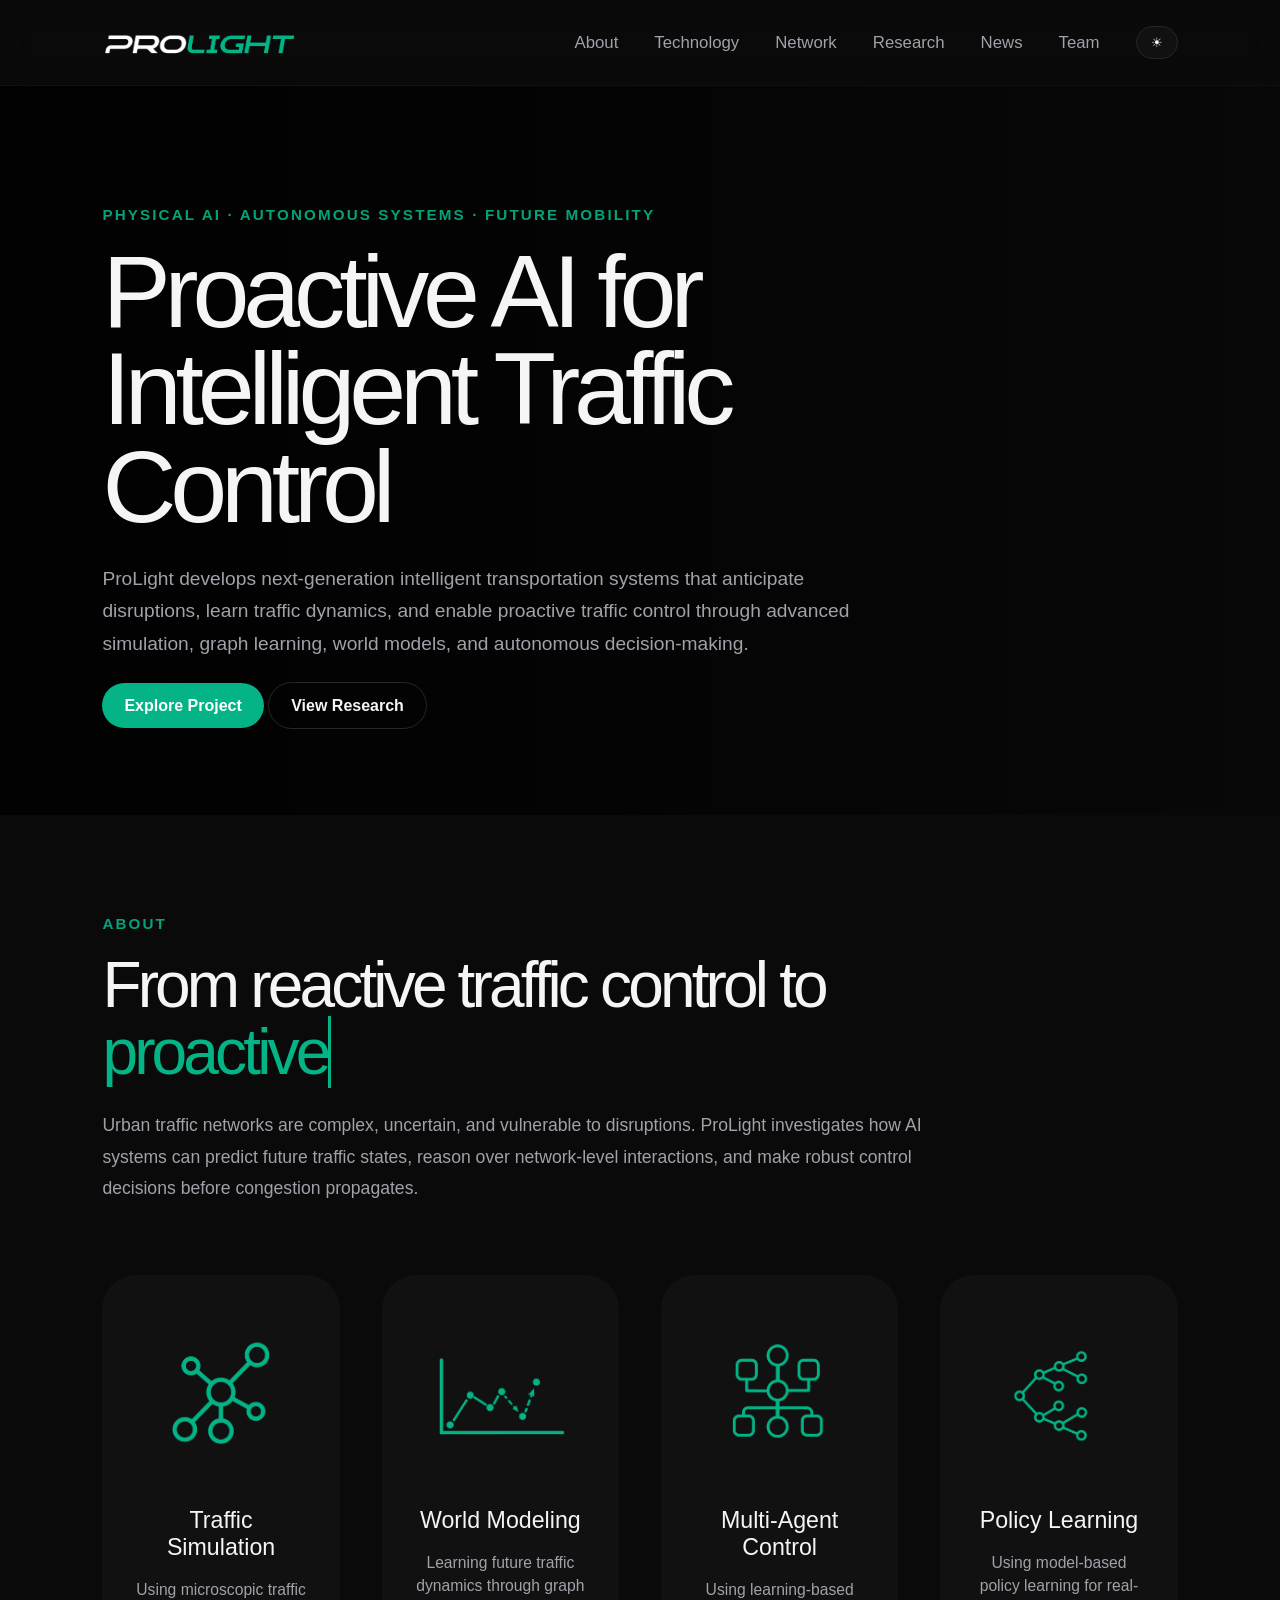
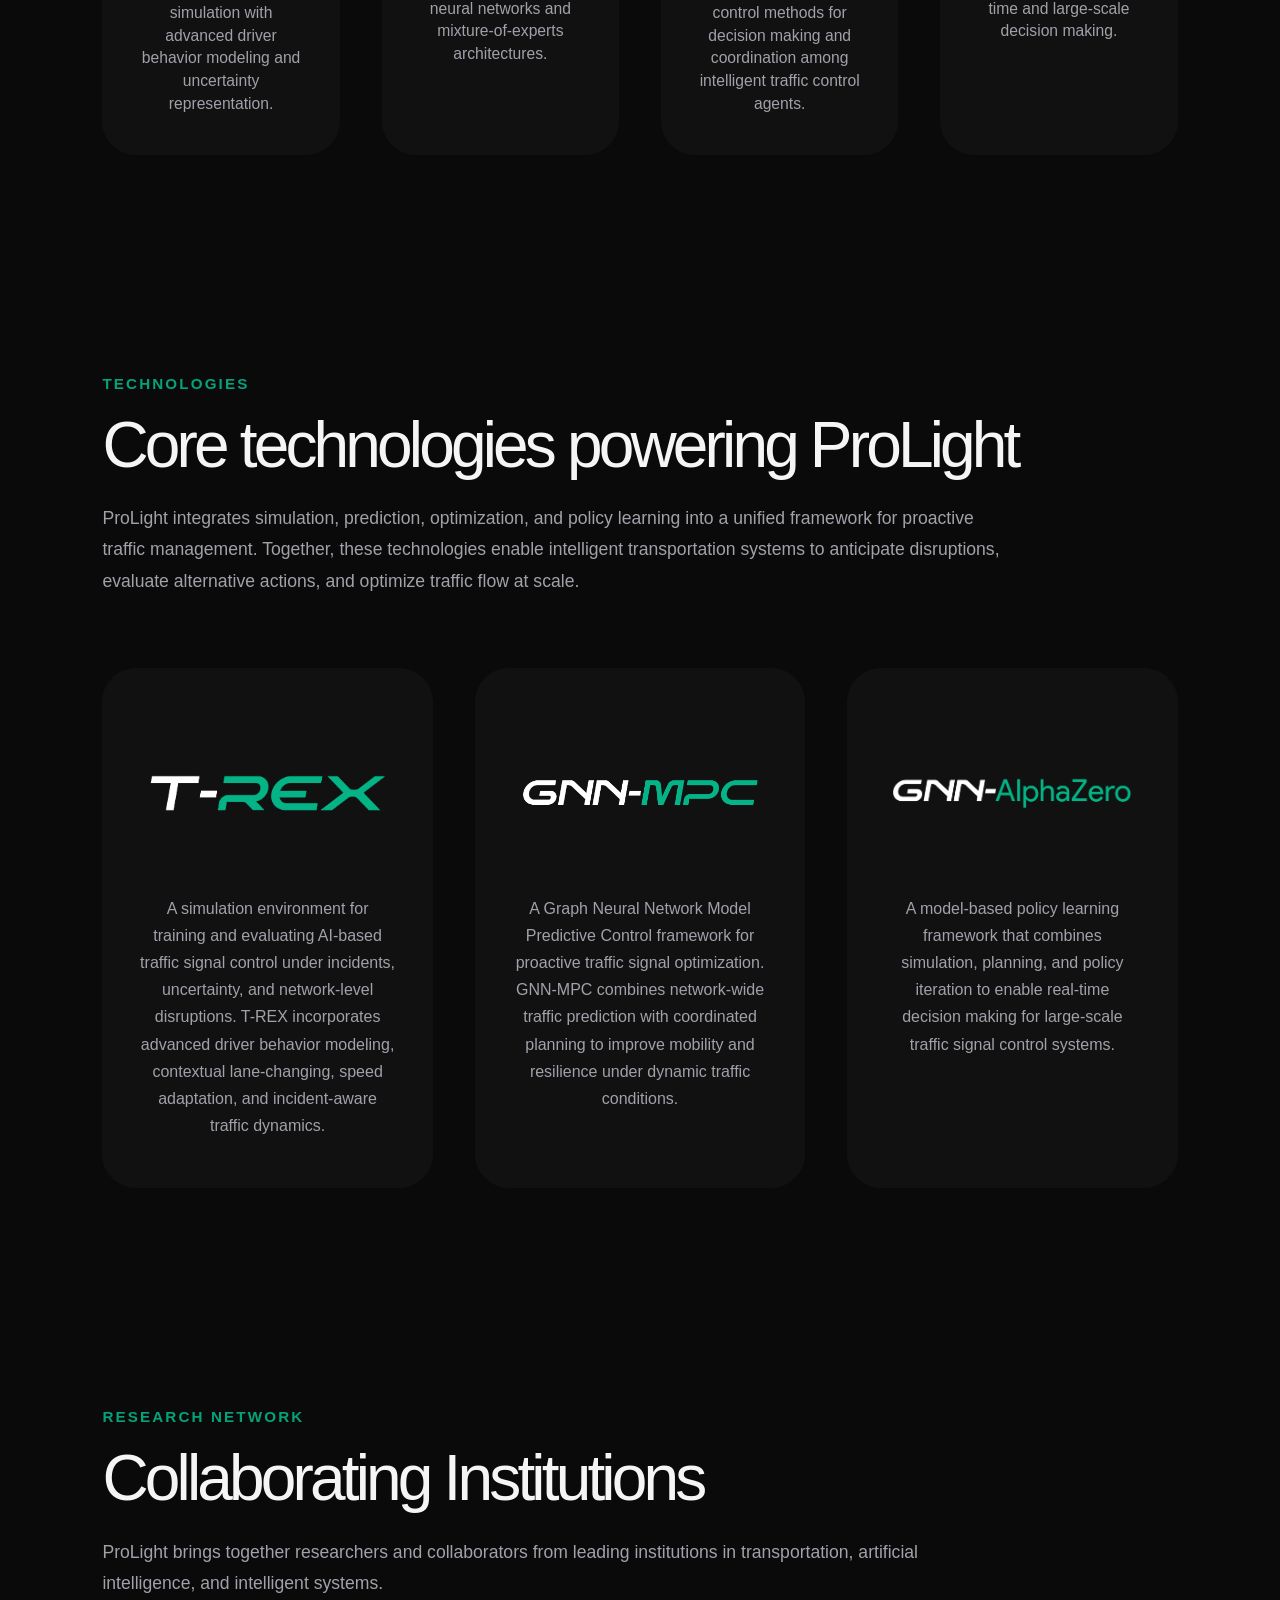
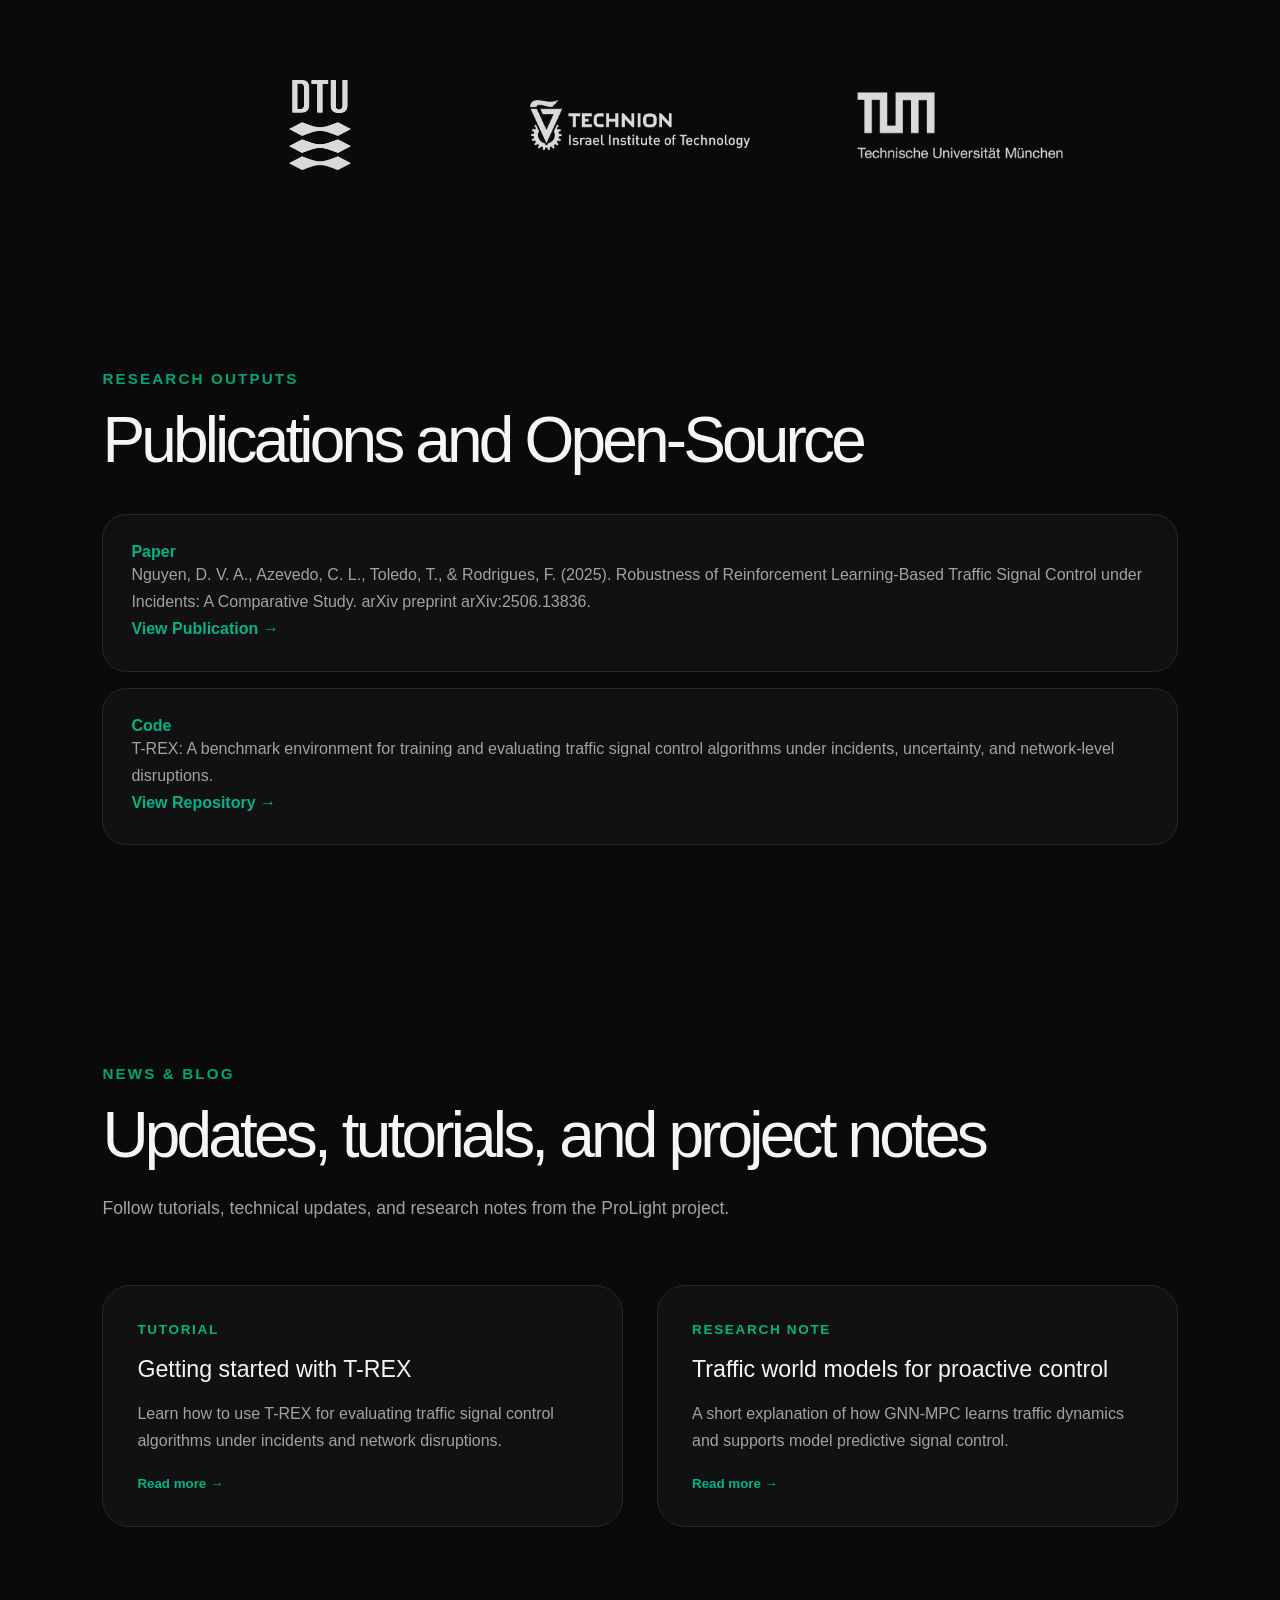
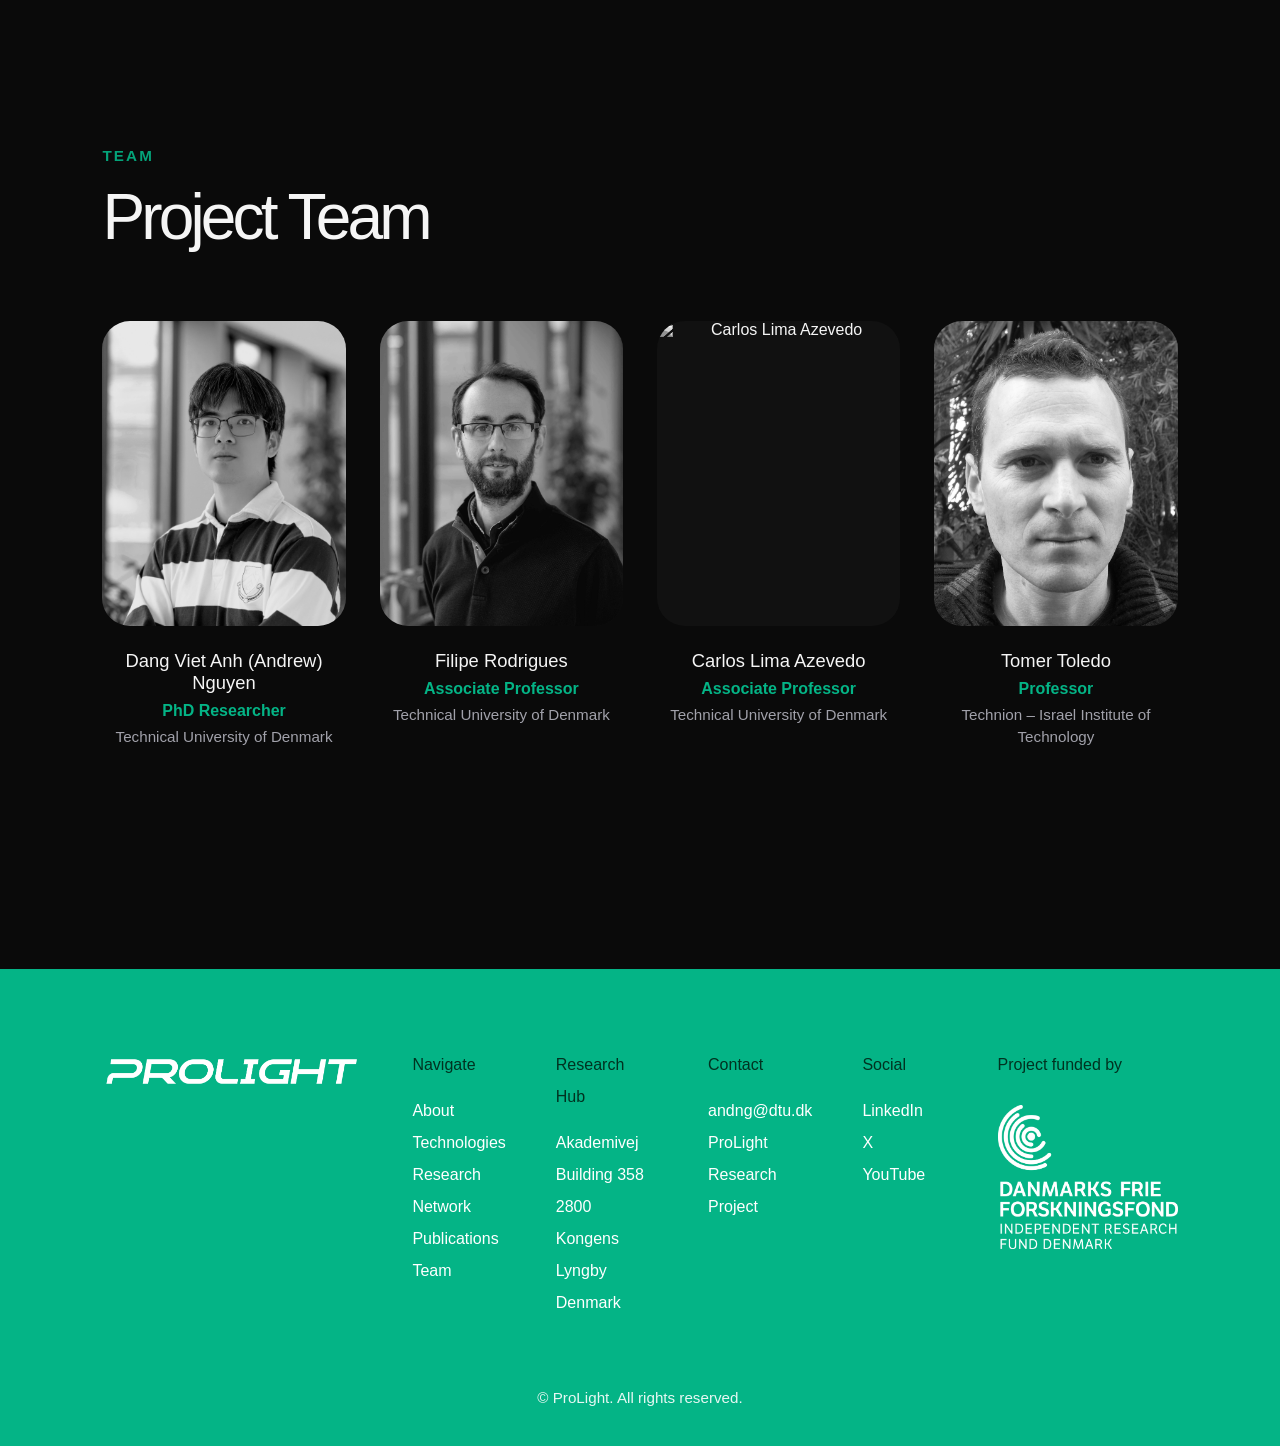
==== index.html @ a61d468a "Update index.html" ====
<!DOCTYPE html>
<html lang="en">
<head>
  <meta charset="UTF-8" />
  <meta name="viewport" content="width=device-width, initial-scale=1.0" />

  <!-- Primary SEO -->

  <title>
    ProLight | Proactive AI for Intelligent Traffic Control
  </title>

<meta name="description"
     content="ProLight develops next-generation intelligent transportation systems that anticipate disruptions, predict network dynamics, and optimize urban mobility through simulation-augmented learning, graph neural networks, model predictive control, and policy learning." />

<meta name="keywords"
     content="Traffic Signal Control, Intelligent Transportation Systems, Smart Mobility, Artificial Intelligence, Physical AI, Graph Neural Networks, Model Predictive Control, Reinforcement Learning, Transportation AI, Traffic Simulation, Urban Mobility, Multi-Agent Systems, ProLight" />

<meta name="author"
     content="Dang Viet Anh Nguyen" />

<meta name="robots"
     content="index, follow" />

<meta name="theme-color"
     content="#04B486" />

<meta name="google-site-verification"
      content="K5bRIK0-ZljXQq3WwXrSW_HsPtfE0GTnola6huiTr4I" />

  <link rel="canonical"
        href="https://ai-prolight.eu/" />

  <!-- Favicon -->

  <link rel="icon"
        type="image/x-icon"
        href="assets/logo/pl.ico">

  <!-- Open Graph (LinkedIn, Facebook, Teams, Slack) -->

<meta property="og:type"
     content="website" />

<meta property="og:url"
     content="https://ai-prolight.eu/" />

<meta property="og:site_name"
     content="ProLight" />

<meta property="og:title"
     content="ProLight | Proactive AI for Intelligent Traffic Control" />

<meta property="og:description"
     content="Advancing intelligent traffic control through simulation-augmented learning, graph neural networks, predictive planning, and autonomous decision-making." />

<meta property="og:image"
     content="https://ai-prolight.eu/assets/logo/social-preview.png" />

  <!-- Twitter / X -->

<meta name="twitter:card"
     content="summary_large_image" />

<meta name="twitter:title"
     content="ProLight | Proactive AI for Intelligent Traffic Control" />

<meta name="twitter:description"
     content="AI-powered traffic control through simulation, graph learning, predictive planning, and policy learning." />

<meta name="twitter:image"
     content="https://ai-prolight.eu/assets/logo/social-preview.png" />

  <!-- Structured Data -->

  <script type="application/ld+json">
  {
    "@context": "https://schema.org",
    "@type": "ResearchProject",
    "name": "ProLight",
    "url": "https://ai-prolight.eu",
    "description": "Proactive AI for Intelligent Traffic Control",
    "founder": {
      "@type": "Person",
      "name": "Dang Viet Anh Nguyen"
    },
    "keywords": [
      "Traffic Signal Control",
      "Graph Neural Networks",
      "Model Predictive Control",
      "Smart Mobility",
      "Physical AI"
    ]
  }
  </script>

  <!-- Google tag (gtag.js) -->
<script async src="https://www.googletagmanager.com/gtag/js?id=G-CGC1NPQMJC"></script>
<script>
  window.dataLayer = window.dataLayer || [];
  function gtag(){dataLayer.push(arguments);}
  gtag('js', new Date());

  gtag('config', 'G-CGC1NPQMJC');
</script>

  <!-- Styles -->

  <link rel="stylesheet" href="style.css" />

  <!-- Fonts -->

  <link rel="preconnect"
        href="https://fonts.googleapis.com">

  <link rel="preconnect"
        href="https://fonts.gstatic.com"
        crossorigin>

  <link href="https://fonts.googleapis.com/css2?family=Space+Grotesk:wght@400;500;600;700&display=swap"
        rel="stylesheet">

  <link href="https://api.fontshare.com/v2/css?f[]=general-sans@400,500,600,700&display=swap"
        rel="stylesheet">

  

</head>


  <!-- <div id="cookie-banner" class="cookie-banner">
  <p>
    This website uses Google Analytics to understand website traffic.
  </p>

  <button id="accept-cookies">
    Accept
  </button>
</div> -->

<body id="top" class="dark">
  <header class="navbar">
      <a href="#top" class="logo">
  
      <img src="assets/logo/Prolight-light.png"
           class="nav-logo-light">
  
      <img src="assets/logo/Prolight-dark.png"
           class="nav-logo-dark">
  
  </a>
    <nav>
      <a href="#vision">About</a>
      <a href="#systems">Technology</a>
      <a href="#institutions">Network</a>
      <a href="#publications">Research</a>
      <a href="#news">News</a>
      <a href="#team">Team</a>
      <button id="theme-toggle"></button>
    </nav>
  </header>

  <main>
    <section class="hero">

  <div class="hero-background">

    <video
      class="hero-video hero-video-light"
      autoplay
      muted
      loop
      playsinline>

      <source src="assets/video/hero-light.webm"
              type="video/webm">
    </video>

    <video
      class="hero-video hero-video-dark"
      autoplay
      muted
      loop
      playsinline>

      <source src="assets/video/hero-dark.webm"
              type="video/webm">
    </video>

    <div class="hero-overlay"></div>

  </div>

  <div class="hero-content">

    <p class="eyebrow">
      Physical AI · Autonomous Systems · Future Mobility
    </p>

    <h1>
      Proactive AI for Intelligent Traffic Control
    </h1>

    <p class="subtitle">
      ProLight develops next-generation intelligent transportation systems that 
      anticipate disruptions, learn traffic dynamics, and enable proactive traffic control 
      through advanced simulation, graph learning, world models, and autonomous decision-making.
    </p>

    <div class="hero-buttons">
      <a href="#systems" class="btn primary">Explore Project</a>
      <a href="#publications" class="btn secondary">View Research</a>
    </div>

  </div>

</section>

    <section id="vision" class="section about-section">
    <p class="section-label">About</p>
  
    <!-- <h2>
      From reactive traffic control to<br>
      proactive network intelligence
    </h2> -->

      <h2 class="typing-heading" id="about-typing-heading">
        <span id="typing-line-1"></span><br>
        <span id="typing-line-2"></span>
      </h2>
  
    <p class="section-text about-text">
      Urban traffic networks are complex, uncertain, and vulnerable to disruptions.
      ProLight investigates how AI systems can predict future traffic states,
      reason over network-level interactions, and make robust control decisions
      before congestion propagates.
    </p>
  
    <div class="about-modules">
      <div class="about-card">
        <img src="assets/icons/network.png" alt="Network Modeling">
        <h3>Traffic Simulation</h3>
        <p>
          Using microscopic traffic simulation with advanced driver behavior
          modeling and uncertainty representation.
        </p>
      </div>
  
      <div class="about-card">
        <img src="assets/icons/predictive.png" alt="Predictive Analytics">
        <h3>World Modeling</h3>
        <p>
          Learning future traffic dynamics through graph neural networks and mixture-of-experts architectures.
        </p>
      </div>
  
      <div class="about-card">
        <img src="assets/icons/control.png" alt="Multi-Agent Control">
        <h3>Multi-Agent Control</h3>
        <p>
          Using learning-based control methods for decision making and coordination
          among intelligent traffic control agents.
        </p>
      </div>
  
      <div class="about-card">
        <img src="assets/icons/policy.png" alt="Policy Learning">
        <h3>Policy Learning</h3>
        <p>
          Using model-based policy learning for real-time and large-scale
          decision making.
        </p>
      </div>
    </div>
  </section>

    <section id="systems" class="section technologies-section">

      <p class="section-label">Technologies</p>
  
      <h2>
          Core technologies powering ProLight
      </h2>
  
      <p class="section-text technologies-text">
          ProLight integrates simulation, prediction, optimization, and policy learning
          into a unified framework for proactive traffic management. Together, these
          technologies enable intelligent transportation systems to anticipate disruptions,
          evaluate alternative actions, and optimize traffic flow at scale.
      </p>
  
      <div class="technologies-grid">
  
          <div class="technology-card">
  
              <div class="logo-container">

                <img src="assets/logo/TREX-light.png"
                     class="tech-logo-light"
                     alt="T-REX">
            
                <img src="assets/logo/TREX-dark.png"
                     class="tech-logo-dark"
                     alt="T-REX">
            
            </div>

  
              <p>
                  A simulation environment for training and evaluating AI-based traffic
                  signal control under incidents, uncertainty, and network-level
                  disruptions. T-REX incorporates advanced driver behavior modeling,
                  contextual lane-changing, speed adaptation, and incident-aware
                  traffic dynamics.
              </p>
  
          </div>
  
          <div class="technology-card">

            <div class="logo-container">

                <img src="assets/logo/GNN_MPC-light.png"
                     class="tech-logo-light"
                     alt="T-REX">
            
                <img src="assets/logo/GNN_MPC-dark.png"
                     class="tech-logo-dark"
                     alt="T-REX">
            
            </div>

  
              <p>
                  A Graph Neural Network Model Predictive Control framework for
                  proactive traffic signal optimization. GNN-MPC combines
                  network-wide traffic prediction with coordinated planning to
                  improve mobility and resilience under dynamic traffic conditions.
              </p>
  
          </div>
  
          <div class="technology-card">


            <div class="logo-container">

                <img src="assets/logo/GNN_AlphaZero-light.png"
                     class="tech-logo-light"
                     alt="T-REX">
            
                <img src="assets/logo/GNN_AlphaZero-dark.png"
                     class="tech-logo-dark"
                     alt="T-REX">
            
            </div>

  
              <p>
                  A model-based policy learning framework that combines simulation,
                  planning, and policy iteration to enable real-time decision making
                  for large-scale traffic signal control systems.
              </p>
  
          </div>
  
      </div>
  
  </section>

    <section id="institutions" class="section institutions-section">

      <p class="section-label">Research Network</p>
  
      <h2>
          Collaborating Institutions
      </h2>
  
      <p class="section-text institutions-text">
          ProLight brings together researchers and collaborators from leading institutions
          in transportation, artificial intelligence, and intelligent systems.
      </p>
  
      <div class="institutions-logos">

      <a href="https://www.dtu.dk/english"
         target="_blank"
         class="institution-logo">
    
        <img src="assets/logo/DTU-light.png"
             class="inst-logo-light"
             alt="DTU">
    
        <img src="assets/logo/DTU-dark.png"
             class="inst-logo-dark"
             alt="DTU">
      </a>
    
      <a href="https://www.technion.ac.il/en/"
         target="_blank"
         class="institution-logo">
    
        <img src="assets/logo/Technion-light.png"
             class="inst-logo-light"
             alt="Technion">
    
        <img src="assets/logo/Technion-dark.png"
             class="inst-logo-dark"
             alt="Technion">
      </a>
    
      <a href="https://www.tum.de/en/"
         target="_blank"
         class="institution-logo">
    
        <img src="assets/logo/TUM-light.png"
             class="inst-logo-light"
             alt="TUM">
    
        <img src="assets/logo/TUM-dark.png"
             class="inst-logo-dark"
             alt="TUM">
      </a>
    
    </div>
  
  </section>

    <section id="publications" class="section">

    <p class="section-label">Research Outputs</p>

      <h2>
          Publications and Open-Source
      </h2>
  
      <div class="list">
  
          <div class="list-item">
  
              <span>Paper</span>
  
              <p>
                  Nguyen, D. V. A., Azevedo, C. L., Toledo, T., & Rodrigues, F. (2025).
                  Robustness of Reinforcement Learning-Based Traffic Signal Control under Incidents:
                  A Comparative Study.
                  arXiv preprint arXiv:2506.13836.
                  <br>
                  <a href="https://arxiv.org/abs/2506.13836" target="_blank">
                      View Publication →
                  </a>
              </p>
  
          </div>
  
          <div class="list-item">
  
              <span>Code</span>
  
              <p>
                  T-REX: A benchmark environment for training and evaluating
                  traffic signal control algorithms under incidents, uncertainty, and
                  network-level disruptions.
                  <br>
                  <a href="https://github.com/andngdtudk/T-REX" target="_blank">
                      View Repository →
                  </a>
              </p>
  
          </div>
  
      </div>
  
  </section>

    <section id="news" class="section news-section">
  <p class="section-label">News & Blog</p>

  <h2>Updates, tutorials, and project notes</h2>

  <p class="section-text news-text">
    Follow tutorials, technical updates, and research notes from the ProLight project.
  </p>

  <div class="news-grid">

    <a href="news/trex/" class="news-card">
      <span>Tutorial</span>
      <h3>Getting started with T-REX</h3>
      <p>
        Learn how to use T-REX for evaluating traffic signal control algorithms
        under incidents and network disruptions.
      </p>
      <small>Read more →</small>
    </a>

    <a href="news/gnn-mpc/" class="news-card">
      <span>Research Note</span>
      <h3>Traffic world models for proactive control</h3>
      <p>
        A short explanation of how GNN-MPC learns traffic dynamics and supports
        model predictive signal control.
      </p>
      <small>Read more →</small>
    </a>

  </div>
</section>

    <section id="team" class="section team-section">
    <p class="section-label">Team</p>
  
    <h2>Project Team</h2>
  
    <div class="team-grid">
  
      <div class="member-card">
        <a href="https://vietanh.eu/" target="_blank" rel="noopener noreferrer">
          <img src="assets/team/andrew.png" alt="Dang Viet Anh Nguyen">
        </a>
        <h3>Dang Viet Anh (Andrew) Nguyen</h3>
        <p>PhD Researcher</p>
        <span>Technical University of Denmark</span>
      </div>
  
      <div class="member-card">
        <a href="https://fprodrigues.com/" target="_blank" rel="noopener noreferrer">
          <img src="assets/team/filipe.png" alt="Filipe Rodrigues">
        </a>
        <h3>Filipe Rodrigues</h3>
        <p>Associate Professor</p>
        <span>Technical University of Denmark</span>
      </div>
  
      <div class="member-card">
        <a href="http://azevedo.info/" target="_blank" rel="noopener noreferrer">
          <img src="assets/team/carlos.jpeg" alt="Carlos Lima Azevedo">
        </a>
        <h3>Carlos Lima Azevedo</h3>
        <p>Associate Professor</p>
        <span>Technical University of Denmark</span>
      </div>
  
      <div class="member-card">
        <a href="https://toledo.net.technion.ac.il/" target="_blank" rel="noopener noreferrer">
          <img src="assets/team/tomer.png" alt="Tomer Toledo">
        </a>
        <h3>Tomer Toledo</h3>
        <p>Professor</p>
        <span>Technion – Israel Institute of Technology</span>
      </div>
  
    </div>
  </section>
  </main>

  <footer class="footer">

  <div class="footer-grid">

    <div class="footer-brand">
      <img src="assets/logo/Prolight-white.png"
           alt="ProLight">
    </div>

    <div class="footer-column">
      <h4>Navigate</h4>

      <a href="#vision">About</a>
      <a href="#systems">Technologies</a>
      <a href="#institutions">Research Network</a>
      <a href="#publications">Publications</a>
      <a href="#team">Team</a>
    </div>

    <div class="footer-column">
      <h4>Research Hub</h4>
      
      <p>Akademivej</p>
      <p>Building 358</p>
      <p>2800 Kongens Lyngby</p>
      <p>Denmark</p>
    </div>

    <div class="footer-column">
      <h4>Contact</h4>

      <p>andng@dtu.dk</p>
      <p>ProLight Research Project</p>
    </div>

    <div class="footer-column">
      <h4>Social</h4>

      <a href="https://www.linkedin.com/" target="_blank">LinkedIn</a>
      <a href="https://x.com/" target="_blank">X</a>
      <a href="https://www.youtube.com/" target="_blank">YouTube</a>
    </div>

    <div class="footer-funder">

      <h4>Project funded by</h4>

      <img src="assets/logo/dff-white.png"
           alt="Independent Research Fund Denmark">

    </div>

  </div>

  <div class="footer-bottom">
    © ProLight. All rights reserved.
  </div>

</footer>

  <script>
  const toggle = document.getElementById("theme-toggle");
  const body = document.body;

  function updateThemeButton() {
      toggle.textContent =
          body.classList.contains("dark") ? "☀" : "☾";
  }

  updateThemeButton();

  toggle.addEventListener("click", () => {
      body.classList.toggle("dark");
      updateThemeButton();
  });
</script>


  <script>
  const heading = document.getElementById("about-typing-heading");
  const line1 = document.getElementById("typing-line-1");
  const line2 = document.getElementById("typing-line-2");

  const text1 = "From reactive traffic control to";
  const text2 = "proactive network intelligence";

  let hasTyped = false;

  function typeText(element, text, speed, callback) {
    let i = 0;
    element.classList.add("typing-cursor");

    const timer = setInterval(() => {
      element.textContent += text.charAt(i);
      i++;

      if (i >= text.length) {
        clearInterval(timer);
        element.classList.remove("typing-cursor");

        if (callback) callback();
      }
    }, speed);
  }

  const observer = new IntersectionObserver((entries) => {
    entries.forEach((entry) => {
      if (entry.isIntersecting && !hasTyped) {
        hasTyped = true;
        heading.classList.add("typing-active");

        typeText(line1, text1, 35, () => {
          typeText(line2, text2, 35, () => {
            heading.classList.remove("typing-active");
          });
        });
      }
    });
  }, {
    threshold: 0.45
  });

  observer.observe(heading);
</script>


  <!-- <script>
  const cookieBanner = document.getElementById("cookie-banner");
  const acceptCookies = document.getElementById("accept-cookies");

  if (localStorage.getItem("cookiesAccepted") === "true") {
    cookieBanner.style.display = "none";
  }

  acceptCookies.addEventListener("click", () => {
    localStorage.setItem("cookiesAccepted", "true");
    cookieBanner.style.display = "none";
  });
</script> -->
</body>
</html>
---- style.css ----
:root {
  --bg: #ffffff;
  --surface: #f8fafc;
  --surface-2: #ffffff;
  --text: #111827;
  --muted: #6b7280;
  --border: #e5e7eb;
  --accent: #04b486;
  --accent-hover: #06d6a0;
  --shadow: rgba(4, 180, 134, 0.16);
}

body.dark {
  --bg: #0a0a0a;
  --surface: #111111;
  --surface-2: #161616;
  --text: #f5f5f5;
  --muted: #a1a1aa;
  --border: #27272a;
  --shadow: rgba(4, 180, 134, 0.28);
}

* {
  margin: 0;
  padding: 0;
  box-sizing: border-box;
}

html {
  scroll-behavior: smooth;
}

body {
  font-family: "General Sans", sans-serif;
  background: var(--bg);
  color: var(--text);
  transition: background 0.3s ease, color 0.3s ease;
}

a {
  color: inherit;
  text-decoration: none;
}

.navbar {
  width: 100%;
  padding: 26px 8%;
  display: flex;
  justify-content: space-between;
  align-items: center;
  border-bottom: 1px solid rgba(4,180,134,0.08);
  position: sticky;
  top: 0;
  background: color-mix(in srgb, var(--bg) 90%, transparent);
  backdrop-filter: blur(16px);
  z-index: 100;
}

/* .logo {
    font-family: 'Rostex', sans-serif;
    font-style: oblique;
    font-weight: 700;

    font-size: 1.8rem;
    letter-spacing: 0.04em;

    color: var(--text);
}

.logo span {
    color: #04B486;
} */

.logo {
  display: flex;
  align-items: center;
  text-decoration: none;
}

.nav-logo-light {
    display: block;
}

.nav-logo-dark {
    display: none;
}



body.dark .nav-logo-light { display: none; }

body.dark .nav-logo-dark { display: block; }



/* .logo img {
  height: clamp(42px, 5vw, 68px);
  width: auto;
  object-fit: contain;
  transition: transform 0.2s ease;
} */

.logo img {
  height: 30px;
  width: auto;
  object-fit: contain;
  transition: transform 0.2s ease;
}

.logo:hover img {
  transform: scale(1.03);
}

nav {
  display: flex;
  gap: 36px;
  align-items: center;
}

nav a {
  font-size: 1.05rem;
  color: var(--muted);
}

nav a:hover {
  color: var(--accent);
}

#theme-toggle {
  border: 1px solid var(--border);
  background: var(--surface);
  color: var(--text);
  padding: 8px 14px;
  border-radius: 999px;
  cursor: pointer;
  font-family: inherit;
}

/* .hero {
  min-height: 88vh;
  padding: 80px 8%;
  display: grid;
  grid-template-columns: 1.15fr 0.85fr;
  gap: 60px;
  align-items: center;
} */

.hero {
  position: relative;
  min-height: 80vh;
  padding: 120px 8% 100px;

  display: flex;
  align-items: center;

  overflow: hidden;
}


.hero-background {
  position: absolute;
  inset: 0;
  z-index: 0;
}

.hero-video {
  position: absolute;
  inset: 0;

  width: 100%;
  height: 100%;

  object-fit: cover;
}


.hero-video-light {
  display: block;
}


.hero-video-dark {
  display: none;
}

body.dark .hero-video-light {
  display: none;
}

body.dark .hero-video-dark {
  display: block;
}

.hero-overlay {
  position: absolute;
  inset: 0;
  z-index: 1;

  background: linear-gradient(
    90deg,
    rgba(255, 255, 255, 0.92) 0%,
    rgba(255, 255, 255, 0.78) 38%,
    rgba(255, 255, 255, 0.20) 100%
  );
}

body.dark .hero-overlay {
  background: linear-gradient(
    90deg,
    rgba(0, 0, 0, 0.86) 0%,
    rgba(0, 0, 0, 0.68) 38%,
    rgba(0, 0, 0, 0.22) 100%
  );
}

.hero-content {
  position: relative;
  z-index: 2;

  max-width: 850px;
}

.subtitle {
  margin-top: 28px;
  max-width: 780px;
  font-size: 1.2rem;
  line-height: 1.7;
  color: var(--muted);
}


.eyebrow,
.section-label {
  color: #04B486;
  opacity: 0.9;
  font-weight: 600;
  font-family: "General Sans", sans-serif;
  text-transform: uppercase;
  letter-spacing: 0.14em;
  font-size: 0.95rem;
  margin-bottom: 20px;
}

/* h1 {
  font-size: clamp(3rem, 8vw, 6.5rem);
  line-height: 0.95;
  letter-spacing: -0.08em;
  max-width: 900px;
} */

/* h1,
h2 {
  font-family: "Geist", sans-serif;
} */

h1 {
  font-size: clamp(3rem, 8vw, 6.5rem);
  line-height: 0.95;
  letter-spacing: -0.06em;
  font-weight: 500;
  max-width: 900px;
}


h1,
h2 {
  font-family: "General Sans", sans-serif;
}

.subtitle,
.section-text,
.about-card p,
.technology-card p,
.list-item p,
.team-card p {
  font-family: "General Sans", sans-serif;
}

.subtitle {
  margin-top: 28px;
  max-width: 780px;
  font-size: 1.2rem;
  line-height: 1.7;
  color: var(--muted);
}

.hero-buttons {
  margin-top: 36px;foo
  display: flex;
  gap: 16px;
  flex-wrap: wrap;
}



.btn {
  padding: 14px 22px;
  border-radius: 999px;
  font-weight: 600;
  transition: 0.2s ease;
}

.btn.primary {
  background: var(--accent);
  color: #ffffff;
}

.btn.primary:hover {
  background: var(--accent-hover);
  transform: translateY(-2px);
}

.btn.secondary {
  border: 1px solid var(--border);
  color: var(--text);
}

.btn.secondary:hover {
  border-color: var(--accent);
  color: var(--accent);
}

/* .hero-visual {
  display: flex;
  justify-content: center;
} */

.network-card {
  width: 360px;
  height: 360px;
  border: 1px solid var(--border);
  border-radius: 32px;
  background:
    radial-gradient(circle at 30% 20%, var(--shadow), transparent 35%),
    var(--surface);
  position: relative;
  box-shadow: 0 30px 80px var(--shadow);
  overflow: hidden;
}

.node {
  width: 18px;
  height: 18px;
  background: var(--accent);
  border-radius: 50%;
  position: absolute;
  box-shadow: 0 0 24px var(--accent);
}

.n1 { top: 70px; left: 70px; }
.n2 { top: 100px; right: 90px; }
.n3 { top: 180px; left: 130px; }
.n4 { bottom: 80px; left: 80px; }
.n5 { bottom: 90px; right: 80px; }
.n6 { top: 210px; right: 120px; }

.line {
  height: 1px;
  background: var(--accent);
  position: absolute;
  opacity: 0.45;
  transform-origin: left;
}

.l1 { width: 190px; top: 82px; left: 82px; transform: rotate(9deg); }
.l2 { width: 130px; top: 115px; left: 205px; transform: rotate(115deg); }
.l3 { width: 110px; top: 185px; left: 140px; transform: rotate(150deg); }
.l4 { width: 180px; bottom: 95px; left: 90px; transform: rotate(2deg); }
.l5 { width: 140px; top: 190px; left: 140px; transform: rotate(20deg); }

.section {
  padding: 100px 8%;
}

.section h2 {
  font-size: clamp(2rem, 5vw, 4rem);
  line-height: 1.05;
  letter-spacing: -0.06em;
  font-weight: 400;
  max-width: 900px;
}

.section-text {
  margin-top: 24px;
  max-width: 780px;
  color: var(--muted);
  font-size: 1.1rem;
  line-height: 1.8;
}

.three-words {
  margin-top: 48px;
  display: grid;
  grid-template-columns: repeat(3, 1fr);
  gap: 18px;
}

.three-words div {
  padding: 28px;
  border: 1px solid var(--border);
  border-radius: 24px;
  background: var(--surface);
  font-size: 1.4rem;
  font-weight: 700;
}

.about-section {
  padding-top: 100px;
}

.about-section h2 {
  max-width: 980px;
}

.about-text {
  max-width: 820px;
  margin-top: 24px;
}

.about-modules {
  margin-top: 70px;
  display: grid;
  grid-template-columns: repeat(4, 1fr);
  gap: 42px;
}

.about-card {
  background: var(--surface);
  border: 1px solid transparent;
  border-radius: 34px;
  min-height: 390px;
  padding: 48px 32px 38px;
  text-align: center;
  transition: 0.25s ease;
}

.about-card:hover {
  border-color: var(--accent);
  transform: translateY(-6px);
  box-shadow: 0 24px 60px var(--shadow);
}

.about-card img {
  width: 145px;
  height: 145px;
  object-fit: contain;
  margin-bottom: 34px;
}

.about-card h3 {
  font-size: 1.45rem;
  font-weight: 400;
  margin-bottom: 18px;
  color: var(--text);
}

.about-card p {
  font-size: 0.98rem;
  line-height: 1.45;
  color: var(--muted);
  max-width: 260px;
  margin: 0 auto;
}


.typing-heading span {
  border-right: 3px solid transparent;
}

.typing-heading.typing-active .typing-cursor {
  border-right-color: #04B486;
  animation: cursor-blink 0.8s infinite;
}

#typing-line-2 {
  color: var(--accent);
}

@keyframes cursor-blink {
  0%, 50% {
    border-color: #04B486;
  }

  51%, 100% {
    border-color: transparent;
  }
}

.technologies-section {
  padding-top: 120px;
}

.technologies-section h2 {
  max-width: 1400px;
}

.technologies-text {
  max-width: 900px;
  margin-top: 24px;
}

.technologies-grid {
  margin-top: 70px;
  display: grid;
  grid-template-columns: repeat(3, 1fr);
  gap: 42px;
}

.technology-card {
  background: var(--surface);
  border: 1px solid transparent;
  border-radius: 34px;
  padding: 48px 36px;
  text-align: center;
  min-height: 520px;

  display: flex;
  flex-direction: column;
  align-items: center;

  transition: 0.25s ease;
}

.technology-card:hover {
  border-color: var(--accent);
  transform: translateY(-6px);
  box-shadow: 0 24px 60px var(--shadow);
}

.logo-container {
  width: 100%;
  height: 150px;

  display: flex;
  justify-content: center;
  align-items: center;

  margin-bottom: 28px;
}

.logo-container img {
  max-width: 240px;
  max-height: 130px;
  width: auto;
  height: auto;
  object-fit: contain;
}

.tech-logo-light {
  display: block;
}

.tech-logo-dark {
  display: none;
}

body.dark .tech-logo-light {
  display: none;
}

body.dark .tech-logo-dark {
  display: block;
}

.technology-card h3 {
  font-size: 1.6rem;
  margin-bottom: 20px;
  font-weight: 400;
}

.technology-card p {
  color: var(--muted);
  line-height: 1.7;
  font-size: 1rem;
}


.institutions-section {
    padding-top: 120px;
}

.institutions-text {
    max-width: 850px;
    margin-top: 24px;
}

.institutions-logos {
  margin-top: 80px;
  display: flex;
  justify-content: center;
  align-items: center;
  gap: 100px;
  flex-wrap: wrap;
}

.institution-logo {
  width: 220px;
  height: 90px;

  display: flex;
  align-items: center;
  justify-content: center;

  text-decoration: none;
  transition: transform 0.25s ease;
}

.institution-logo img {
  max-width: 220px;
  max-height: 90px;
  width: auto;
  height: auto;
  object-fit: contain;

  transition: opacity 0.25s ease, filter 0.25s ease;
}

.inst-logo-light {
  display: block;
  filter: grayscale(100%);
  opacity: 0.65;
}

.inst-logo-dark {
  display: none;
}

.institution-logo:hover {
  transform: scale(1.08);
}

.institution-logo:hover .inst-logo-light {
  filter: grayscale(0%);
  opacity: 1;
}

body.dark .inst-logo-light {
  display: none;
}

body.dark .inst-logo-dark {
  display: block;
  opacity: 0.85;
}

body.dark .institution-logo:hover .inst-logo-dark {
  opacity: 1;
}


.cards {
  margin-top: 48px;
  display: grid;
  grid-template-columns: repeat(3, 1fr);
  gap: 22px;
}

.card,
.team-card,
.list-item {
  background: var(--surface);
  border: 1px solid var(--border);
  border-radius: 24px;
  padding: 28px;
  transition: 0.2s ease;
}

.card:hover {
  border-color: var(--accent);
  transform: translateY(-4px);
  box-shadow: 0 20px 50px var(--shadow);
}

.card h3,
.team-card h3 {
  font-size: 1.5rem;
  margin-bottom: 14px;
}

.card p,
.team-card p,
.list-item p {
  color: var(--muted);
  line-height: 1.7;
}

.list {
  margin-top: 40px;
  display: grid;
  gap: 16px;
}

.list-item a {

    color: var(--accent);
    text-decoration: none;
    font-weight: 600;
    transition: 0.2s ease;
}

.list-item a:hover {
    opacity: 0.8;
}

.list-item span {
  color: var(--accent);
  font-weight: 700;
}


.news-section {
  padding-top: 120px;
}

.news-section h2 {
  max-width: 1400px;
}

.news-text {
  max-width: 820px;
}

.news-grid {
  margin-top: 60px;
  display: grid;
  grid-template-columns: repeat(2, 1fr);
  gap: 34px;
}

.news-card {
  display: block;
  background: var(--surface);
  border: 1px solid var(--border);
  border-radius: 28px;
  padding: 34px;
  transition: 0.25s ease;
}

.news-card:hover {
  border-color: var(--accent);
  transform: translateY(-6px);
  box-shadow: 0 24px 60px var(--shadow);
}

.news-card span {
  color: var(--accent);
  font-size: 0.85rem;
  text-transform: uppercase;
  letter-spacing: 0.12em;
  font-weight: 600;
}

/* .news-card h3 {
  margin-top: 18px;
  font-size: 1.45rem;
  color: var(--text);
} */

.news-card h3 {
  font-family: "General Sans", sans-serif;
  margin-top: 18px;
  font-size: 1.45rem;
  font-weight: 400;
  line-height: 1.2;
  color: var(--text);
}

.news-card p {
  margin-top: 16px;
  color: var(--muted);
  line-height: 1.7;
}

.news-card small {
  display: inline-block;
  margin-top: 22px;
  color: var(--accent);
  font-weight: 600;
}


.blog-hero {
  position: relative;
  min-height: 420px;
  padding: 120px 8% 90px;
  background:
    linear-gradient(90deg, rgba(0,0,0,0.9), rgba(0,0,0,0.35)),
    url("../../assets/blog/trex-hero.png");
  background-size: cover;
  background-position: center;
}

.blog-hero-content {
  max-width: 1200px;
  position: relative;
  z-index: 2;
}

.breadcrumb {
  color: var(--muted);
  margin-bottom: 28px;
}

.blog-hero h1 {
  font-family: 'General Sans', sans-serif;
  font-size: clamp(3rem, 5vw, 4.8rem);
  font-weight: 500;
  line-height: 1.02;
  letter-spacing: -0.04em;
  color: var(--text);
}

.blog-hero p {
  margin-top: 24px;
  max-width: 760px;
  color: var(--muted);
  font-size: 1.2rem;
  line-height: 1.7;
}

.blog-hero-subtitle {
  margin-top: 32px;
  margin-bottom: 34px;
  max-width: 760px;
  line-height: 1.7;
}

.blog-hero-btn {
  display: inline-flex;
  margin-top: 8px;
}

.blog-content {
  display: grid;
  grid-template-columns: 260px 1fr;
  gap: 80px;
  padding: 90px 8%;
}

.blog-sidebar {
  position: sticky;
  top: 120px;
  align-self: start;
  display: flex;
  flex-direction: column;
  gap: 18px;
}

.blog-sidebar a {
  color: var(--muted);
  font-size: 0.95rem;
}

.blog-sidebar a:hover {
  color: var(--accent);
}

.blog-article {
  max-width: 900px;
}

.blog-article section {
  margin-bottom: 80px;
}

.blog-article h2 {
  font-family: 'General Sans', sans-serif;
  font-size: clamp(1.8rem, 3vw, 3rem);
  font-weight: 400;
  line-height: 1.1;
  letter-spacing: -0.03em;
  margin-bottom: 28px;
  color: var(--text);
}

.blog-article p {
  color: var(--muted);
  font-size: 1.1rem;
  line-height: 1.85;
}

.blog-title {
  margin-bottom: 20px;
}

.blog-tech-logo {
  height: 90px;
  width: auto;
}

.blog-video {
  width: 100%;
  border-radius: 24px;
  margin: 32px 0 12px 0;
  border: 1px solid rgba(255,255,255,0.08);
  background: #050505;
}

.figure-caption {
  text-align: center;
  color: rgba(255,255,255,0.55);
  font-size: 0.9rem;
  margin-bottom: 32px;
}



.interactive-figure {
  margin: 48px 0;
  padding: 24px;
  background: var(--surface);
  border: 1px solid var(--border);
  border-radius: 28px;
}

#reroute-surface {
  width: 100%;
  height: 560px;
}

.team-card {
  margin-top: 40px;
  max-width: 720px;
}

.team-section {
  padding-top: 120px;
}

.team-grid {
  margin-top: 70px;
  display: grid;
  grid-template-columns: repeat(4, 1fr);
  gap: 34px;
}

.member-card {
  text-align: center;
}

.member-card a {
  display: block;
  border-radius: 28px;
  overflow: hidden;
  background: var(--surface);
  margin-bottom: 24px;
}

.member-card img {
  width: 100%;
  aspect-ratio: 4 / 5;
  object-fit: cover;
  display: block;

  filter: grayscale(100%);
  transition: filter 0.3s ease, transform 0.3s ease;
}

.member-card:hover img {
  filter: grayscale(0%);
  transform: scale(1.04);
}

.member-card h3 {
  font-size: 1.15rem;
  font-weight: 400;
  margin-bottom: 8px;
  color: var(--text);
}

.member-card p {
  color: var(--accent);
  font-weight: 600;
  margin-bottom: 6px;
}

.member-card span {
  color: var(--muted);
  font-size: 0.95rem;
  line-height: 1.5;
}

.muted {
  margin-top: 10px;
  color: var(--muted);
}

.footer {

  background: #04B486;

  padding: 80px 8% 40px;

  margin-top: 120px;
}

.footer-grid {

  display: grid;

  grid-template-columns:
      1.6fr
      1fr
      1.2fr
      1fr
      1fr
      1.3fr;

  gap: 50px;

  align-items: start;
}

.footer-brand img {

  width: 260px;

  height: auto;
}


.footer-brand img {

  width: 260px;

  height: auto;
}

.footer h4 {
  color: #013220;
  font-size: 1rem;
  font-weight: 400;
  line-height: 2;
  margin-bottom: 14px;
}

.footer-column p,
.footer-column a {

  display: block;

  color: white;

  text-decoration: none;

  line-height: 2;

  transition: opacity 0.2s ease;
}

.footer-column a:hover {

  opacity: 0.75;
}

.footer-funder img {

  width: 180px;

  margin-top: 10px;

  height: auto;
}

.footer-bottom {

  text-align: center;

  margin-top: 70px;

  color: white;

  opacity: 0.9;

  font-size: 0.95rem;
}
.cookie-banner {
  position: fixed;
  left: 24px;
  right: 24px;
  bottom: 24px;
  z-index: 9999;

  max-width: 520px;
  padding: 18px 20px;

  background: var(--surface);
  color: var(--text);

  border: 1px solid var(--border);
  border-radius: 18px;

  box-shadow: 0 20px 60px rgba(0,0,0,0.18);

  display: flex;
  align-items: center;
  justify-content: space-between;
  gap: 18px;
}

.cookie-banner p {
  font-size: 0.95rem;
  line-height: 1.5;
  color: var(--muted);
}

.cookie-banner button {
  border: none;
  background: var(--accent);
  color: white;

  padding: 10px 16px;
  border-radius: 999px;

  cursor: pointer;
  font-weight: 600;
}



.blog-table-wrap {
  overflow-x: auto;
  margin-top: 24px;
}

.blog-table {
  width: 100%;
  border-collapse: collapse;
  font-family: 'General Sans', sans-serif;
  font-size: 0.95rem;
  color: var(--text);
}

.blog-table th,
.blog-table td {
  padding: 12px 16px;
  text-align: left;
  border-bottom: 1px solid rgba(255, 255, 255, 0.1);
}

.blog-table th {
  font-weight: 600;
  color: var(--primary);
}


.code-card {
  background-color: rgba(255, 255, 255, 0.05);
  padding: 16px;
  border-radius: 8px;
  margin: 24px 0;
  font-family: 'General Sans', monospace;
  font-size: 0.95rem;
  overflow-x: auto;
}

.code-card pre {
  margin: 0;
  white-space: pre-wrap; /* wrap long lines */
}

.blog-callout {
  background-color: rgba(0, 255, 150, 0.05);
  border-left: 4px solid var(--primary);
  padding: 16px;
  margin: 24px 0;
  border-radius: 4px;
  font-family: 'General Sans', sans-serif;
}

.blog-figure {
  margin: 24px 0;
  text-align: center;
}

.blog-figure img {
  max-width: 100%;
  height: auto;
  border-radius: 8px;
}

.blog-figure figcaption {
  font-size: 0.875rem;
  color: rgba(255, 255, 255, 0.6);
  margin-top: 8px;
}

.blog-article h2 {
  font-family: 'General Sans', sans-serif;
  font-weight: 500;
  font-size: clamp(2rem, 4vw, 3rem);
  line-height: 1.1;
  letter-spacing: -0.05em;
  margin-bottom: 16px;
}

.blog-article h3 {
  font-family: 'General Sans', sans-serif;
  font-weight: 500;
  font-size: 1.3rem;
  margin-top: 16px;
  margin-bottom: 8px;
}

.blog-article p,
.blog-article li {
  text-align: justify;
}

.blog-article p {
  margin-bottom: 1.2em;
}

.blog-article p {
  text-align-last: left;
}


@media (max-width: 900px) {
  /* Hero */
  .hero {
    grid-template-columns: 1fr;
    min-height: 80vh;
    padding: 90px 6% 70px;
    align-items: center;
  }

  .hero-visual {
    display: none;
  }

  .hero-content {
    max-width: 100%;
  }

  h1 {
    font-size: clamp(2.7rem, 12vw, 4.2rem);
  }

  .subtitle {
    max-width: 100%;
    font-size: 1.05rem;
    line-height: 1.65;
  }

  .hero-buttons {
    gap: 12px;
  }

  .hero-overlay {
    background: linear-gradient(
      180deg,
      rgba(255,255,255,0.92) 0%,
      rgba(255,255,255,0.82) 45%,
      rgba(255,255,255,0.45) 100%
    );
  }

  body.dark .hero-overlay {
    background: linear-gradient(
      180deg,
      rgba(0,0,0,0.88) 0%,
      rgba(0,0,0,0.76) 45%,
      rgba(0,0,0,0.48) 100%
    );
  }

  .hero-video {
    object-position: center center;
  }

  /* Navigation */
  nav {
    gap: 12px;
  }

  nav a {
    display: none;
  }

  /* Cards and lists */
  .cards,
  .three-words,
  .list-item {
    grid-template-columns: 1fr;
  }

  /* About section */
  .about-modules {
    grid-template-columns: 1fr;
    gap: 24px;
  }

  .about-card {
    min-height: auto;
  }

  .about-card img {
    width: 110px;
    height: 110px;
  }

  /* Technologies */
  .technologies-grid {
    grid-template-columns: 1fr;
  }

  .technology-card {
    min-height: auto;
  }

  .technology-card img {
    width: 180px;
  }

  /* Institutions */
  .institutions-logos {
    gap: 50px;
  }

  .institution-logo img {
    max-width: 170px;
  }

  /* News */
  .news-grid {
    grid-template-columns: 1fr;
  }

  /* Blog */
  .blog-hero {
    min-height: auto;
    padding: 130px 6% 70px;
  }

  .blog-hero h1 {
    font-size: clamp(2.4rem, 11vw, 4rem);
    line-height: 1.02;
    letter-spacing: -0.05em;
  }

  .blog-hero-subtitle {
    font-size: 1rem;
    line-height: 1.7;
    max-width: 100%;
  }

  .blog-content {
    grid-template-columns: 1fr;
    gap: 48px;
    padding: 70px 6%;
  }

  .blog-sidebar {
    position: relative;
    top: auto;
    display: flex;
    flex-direction: row;
    gap: 14px;
    overflow-x: auto;
    padding-bottom: 14px;
    border-bottom: 1px solid var(--border);
  }

  .blog-sidebar a {
    white-space: nowrap;
    font-size: 0.9rem;
  }

  .blog-article {
    max-width: 100%;
  }

  .blog-article h2 {
    font-size: clamp(1.8rem, 8vw, 3rem);
  }

  .blog-article p {
    font-size: 1rem;
    line-height: 1.8;
    text-align: left;
  }

  .blog-table-wrap {
    overflow-x: auto;
  }

  .blog-table {
    min-width: 640px;
  }

  #reroute-surface {
    height: 420px;
  }

  .blog-video {
    border-radius: 18px;
  }

  /* Team */
  .team-grid {
    grid-template-columns: 1fr;
    gap: 42px;
  }

  .member-card img {
    max-height: 520px;
  }

  /* Footer */
  .footer-grid {
    grid-template-columns: 1fr;
    gap: 40px;
  }

  .footer-brand,
  .footer-funder {
    text-align: center;
  }

  .footer-bottom {
    margin-top: 50px;
  }
}

@media (max-width: 520px) {
  .blog-hero {
    padding: 120px 5% 60px;
  }

  .blog-hero h1 {
    font-size: clamp(2.2rem, 13vw, 3.4rem);
  }

  .blog-content {
    padding: 60px 5%;
  }

  .interactive-figure,
  .blog-figure,
  .code-card {
    border-radius: 18px;
    padding: 14px;
  }

  #reroute-surface {
    height: 360px;
  }
}
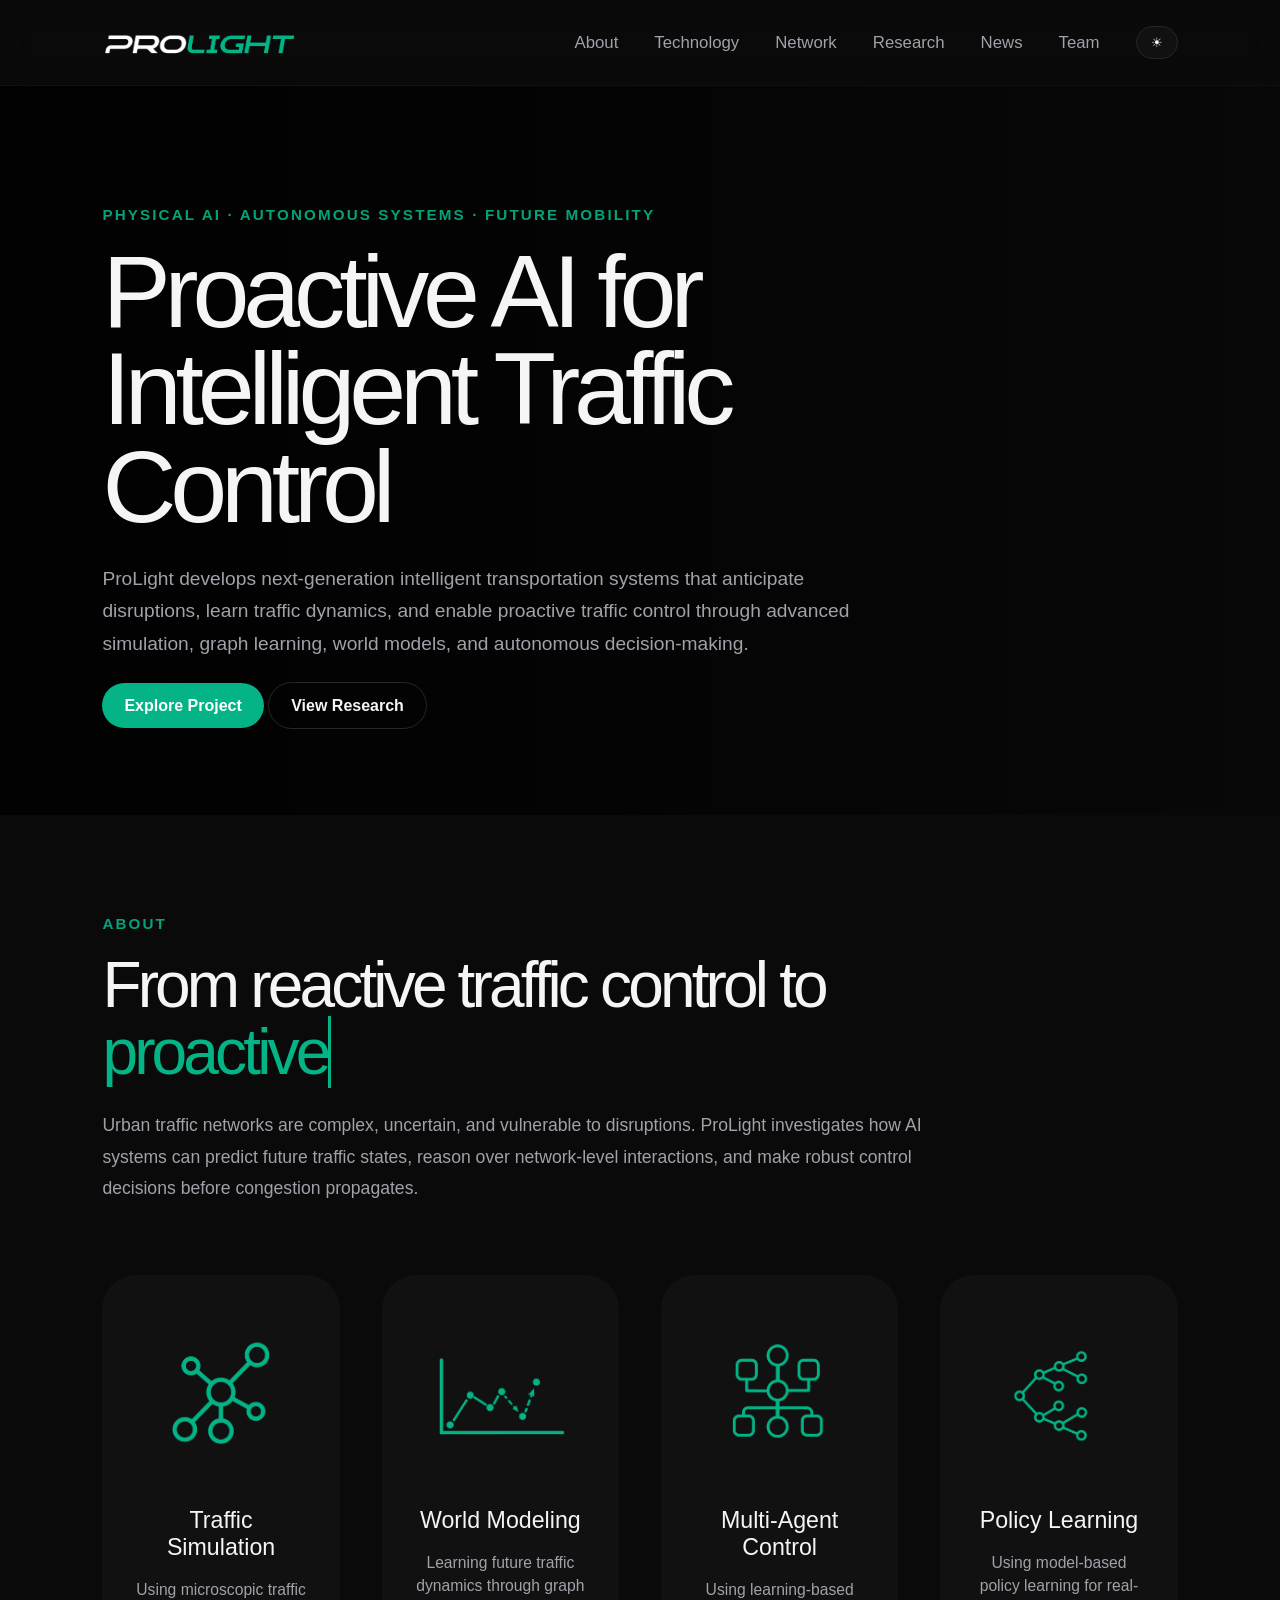
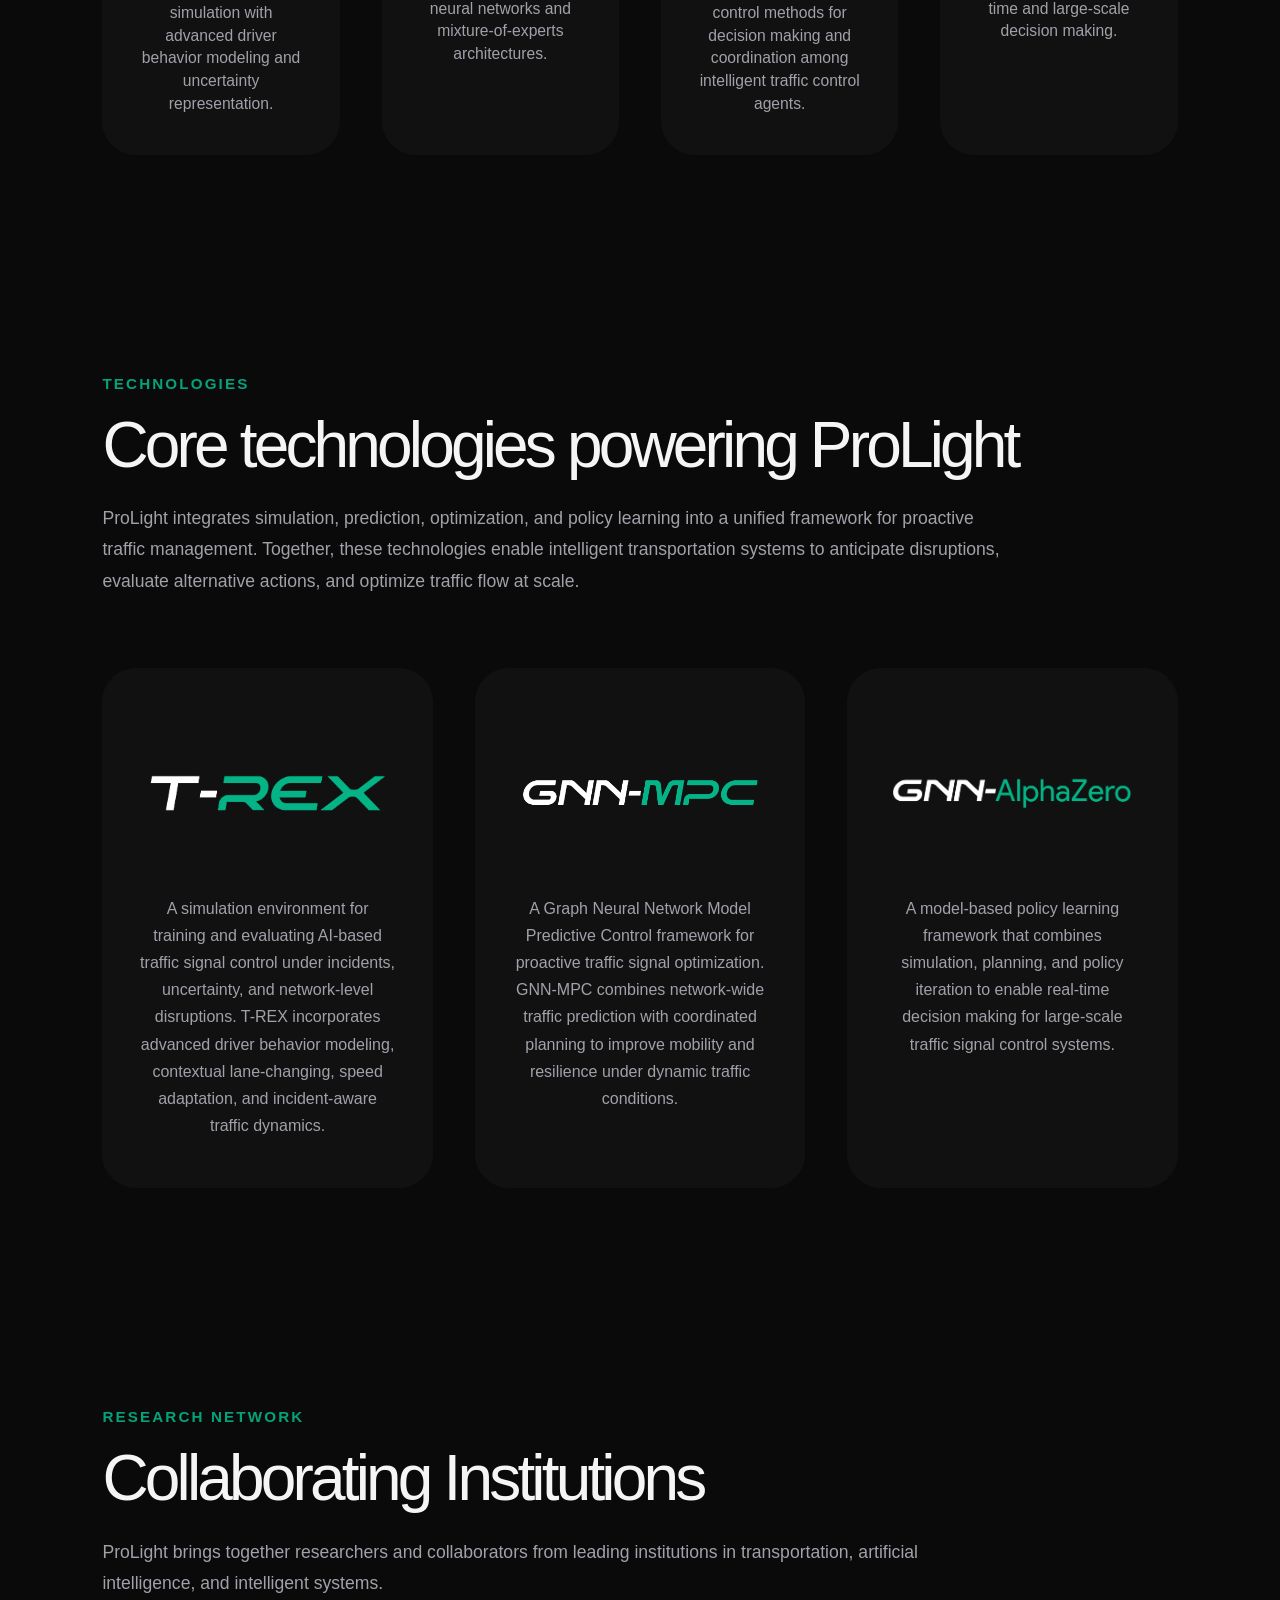
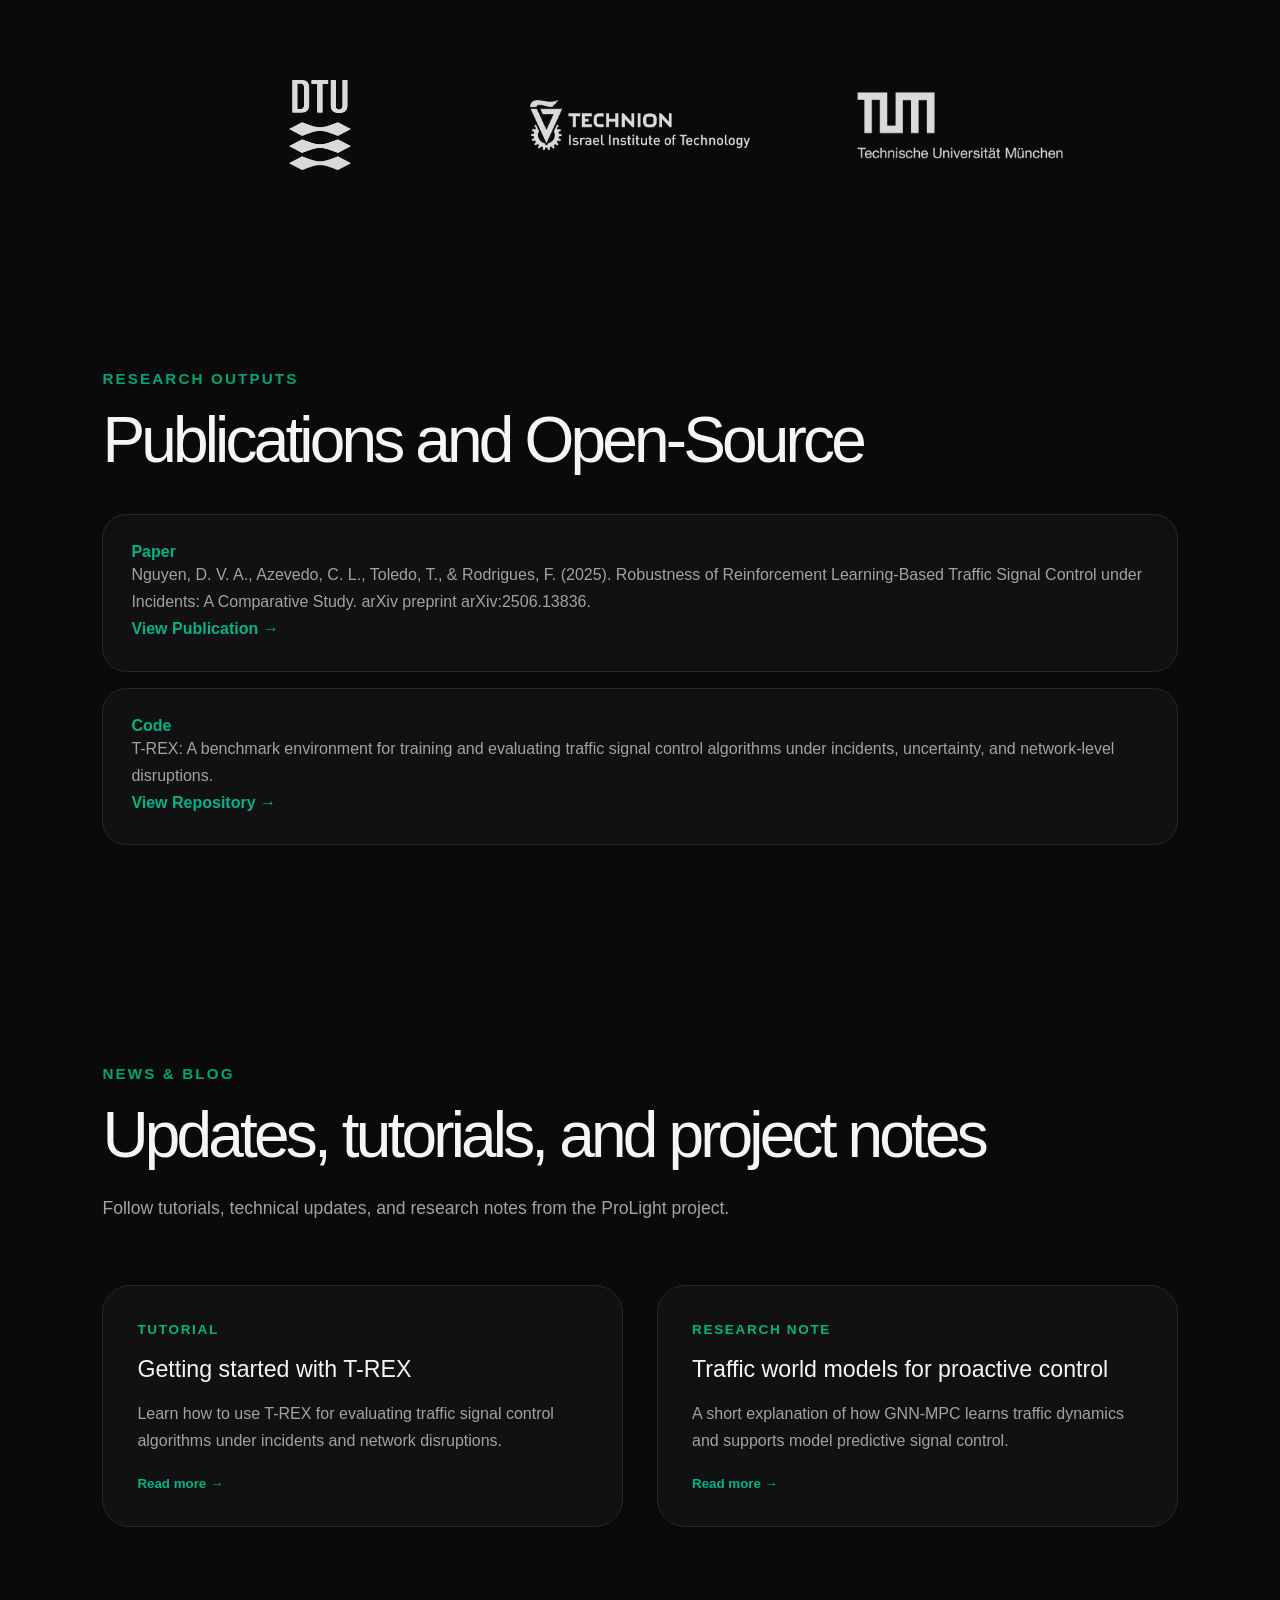
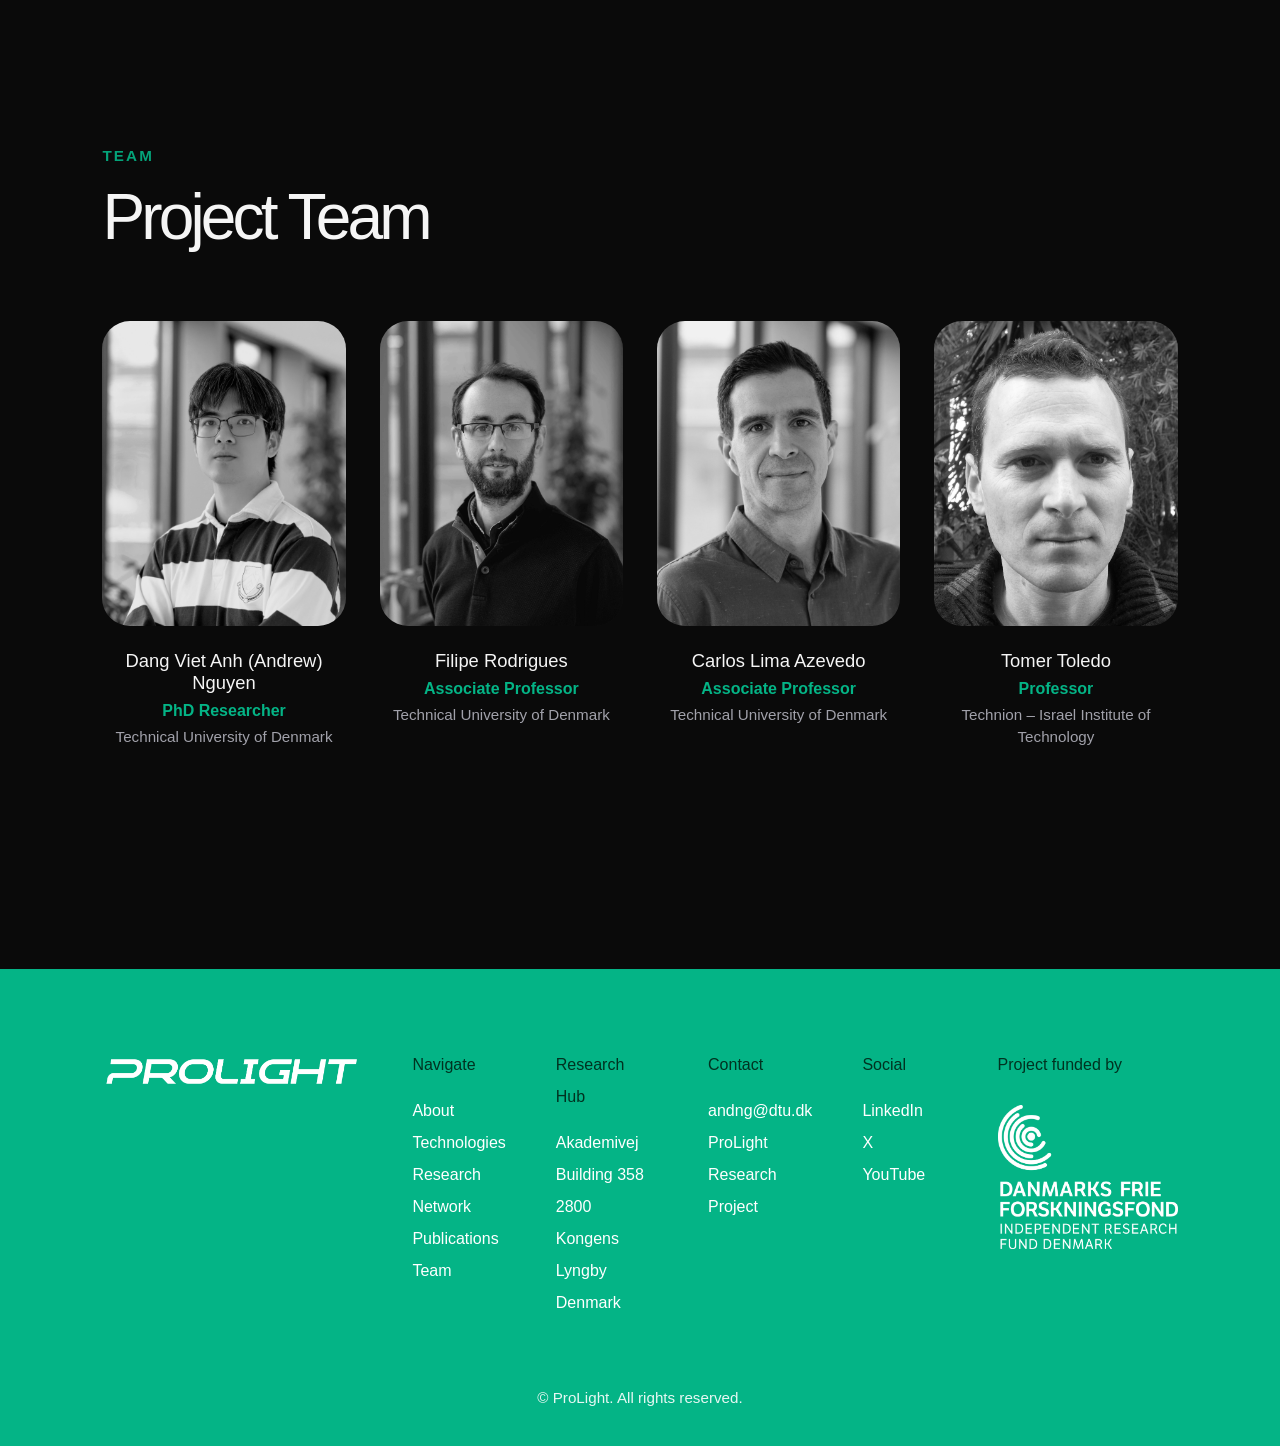
==== commit a6bf7bf6: "Update index.html" ====
--- a/index.html
+++ b/index.html
@@ -534,7 +534,7 @@
   
       <div class="member-card">
         <a href="http://azevedo.info/" target="_blank" rel="noopener noreferrer">
-          <img src="assets/team/carlos.jpeg" alt="Carlos Lima Azevedo">
+          <img src="assets/team/carlos.jpg" alt="Carlos Lima Azevedo">
         </a>
         <h3>Carlos Lima Azevedo</h3>
         <p>Associate Professor</p>
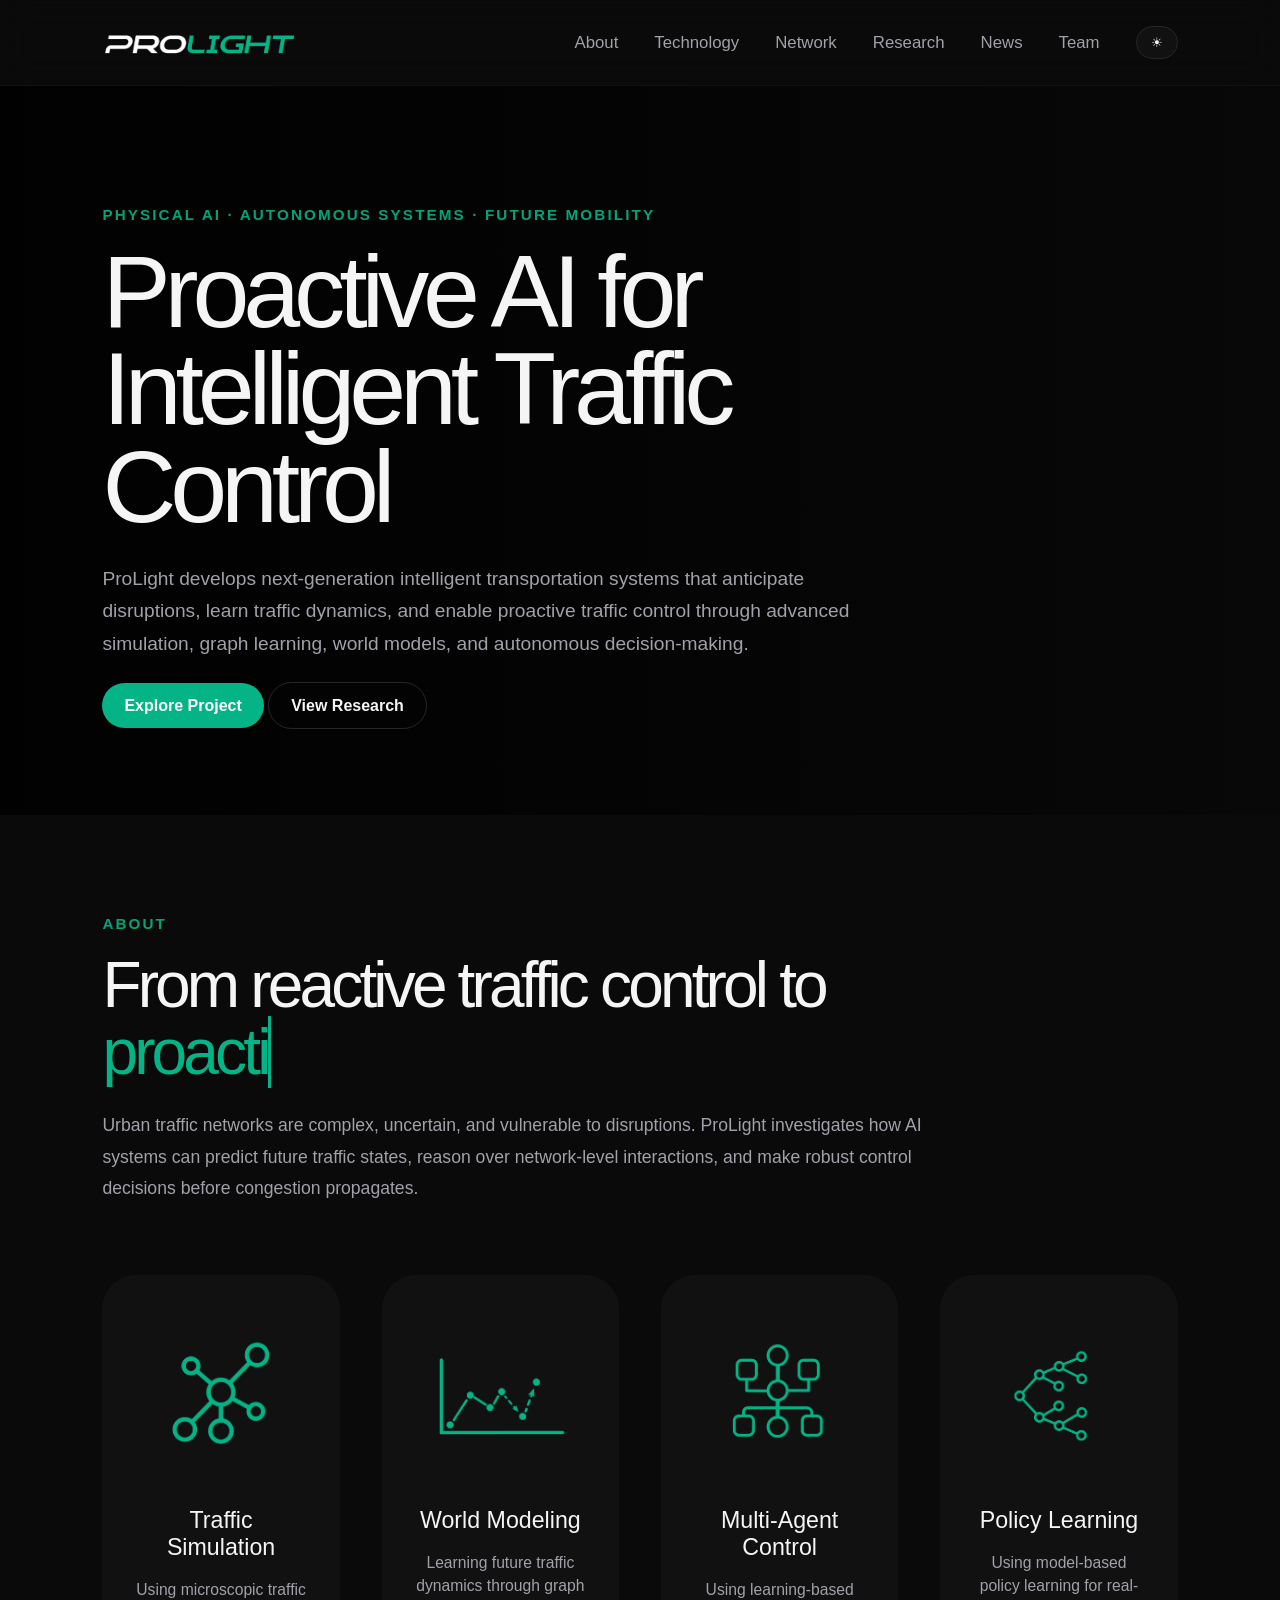
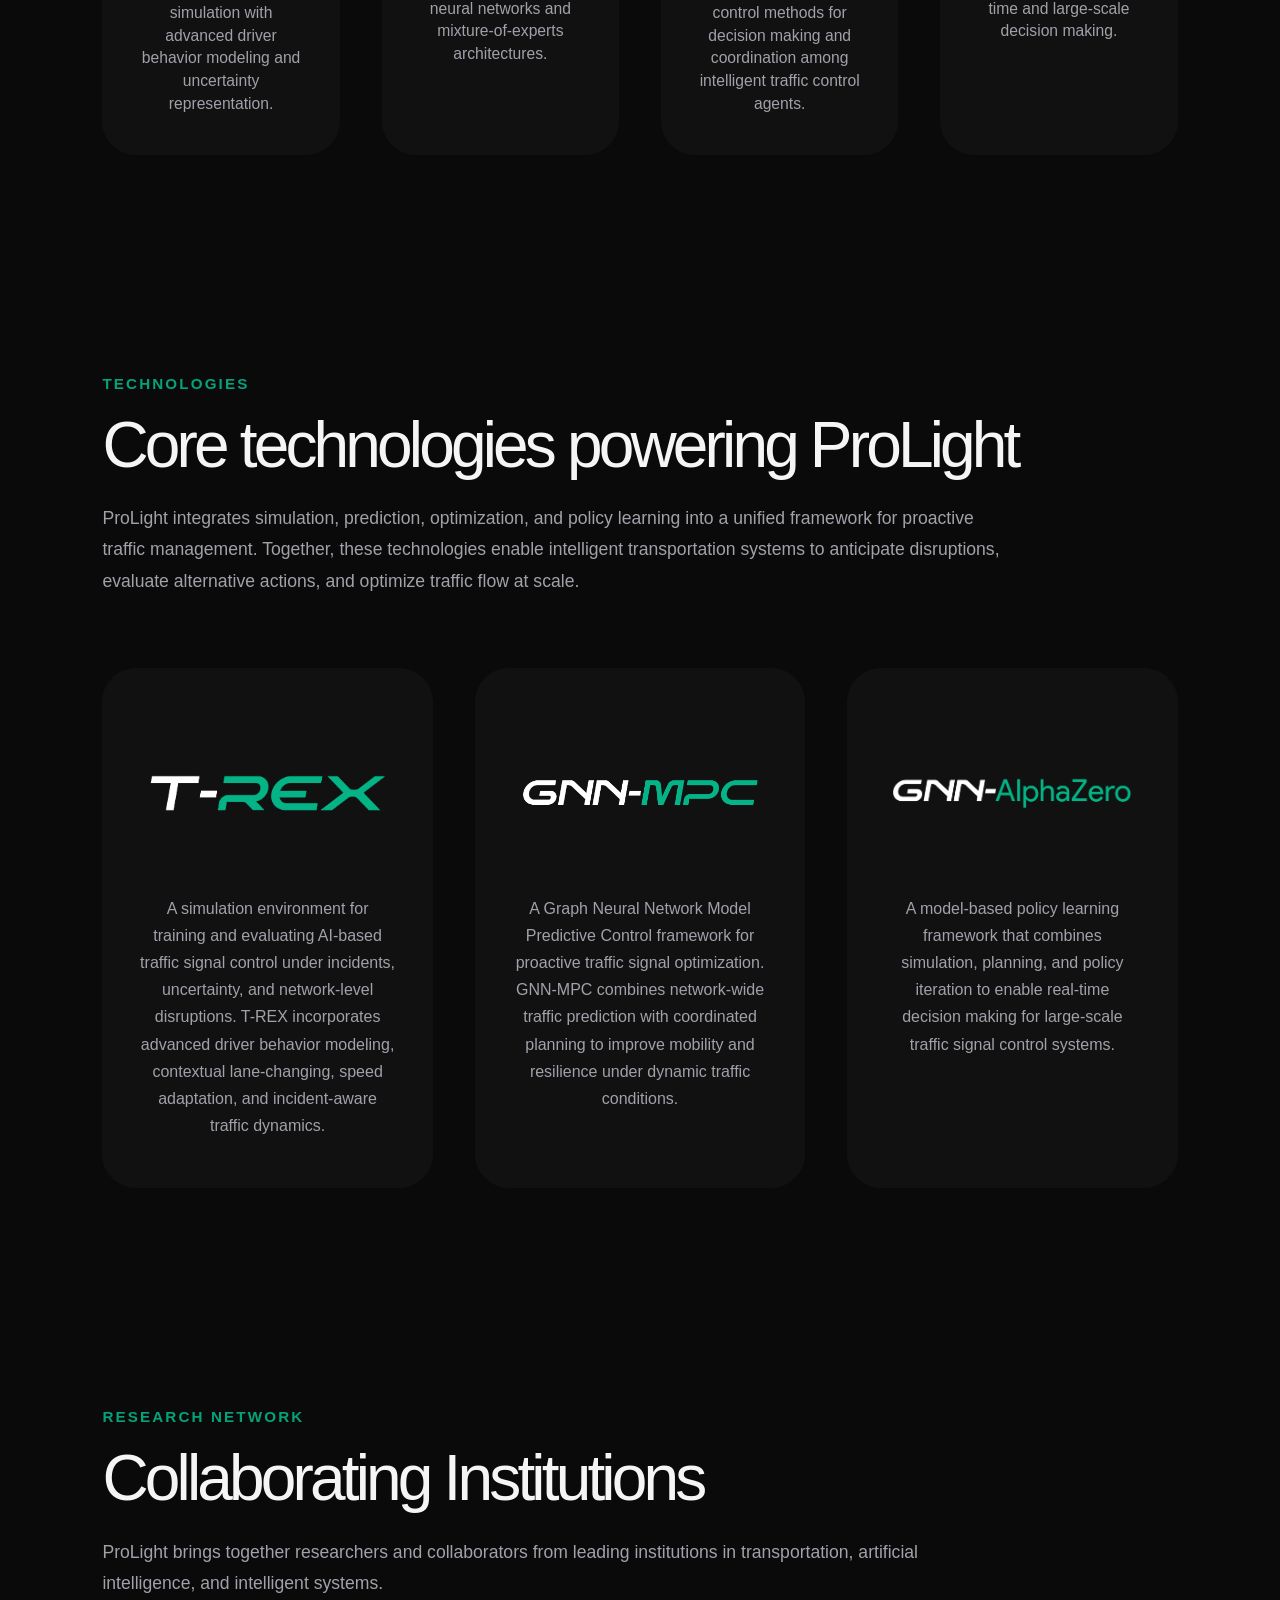
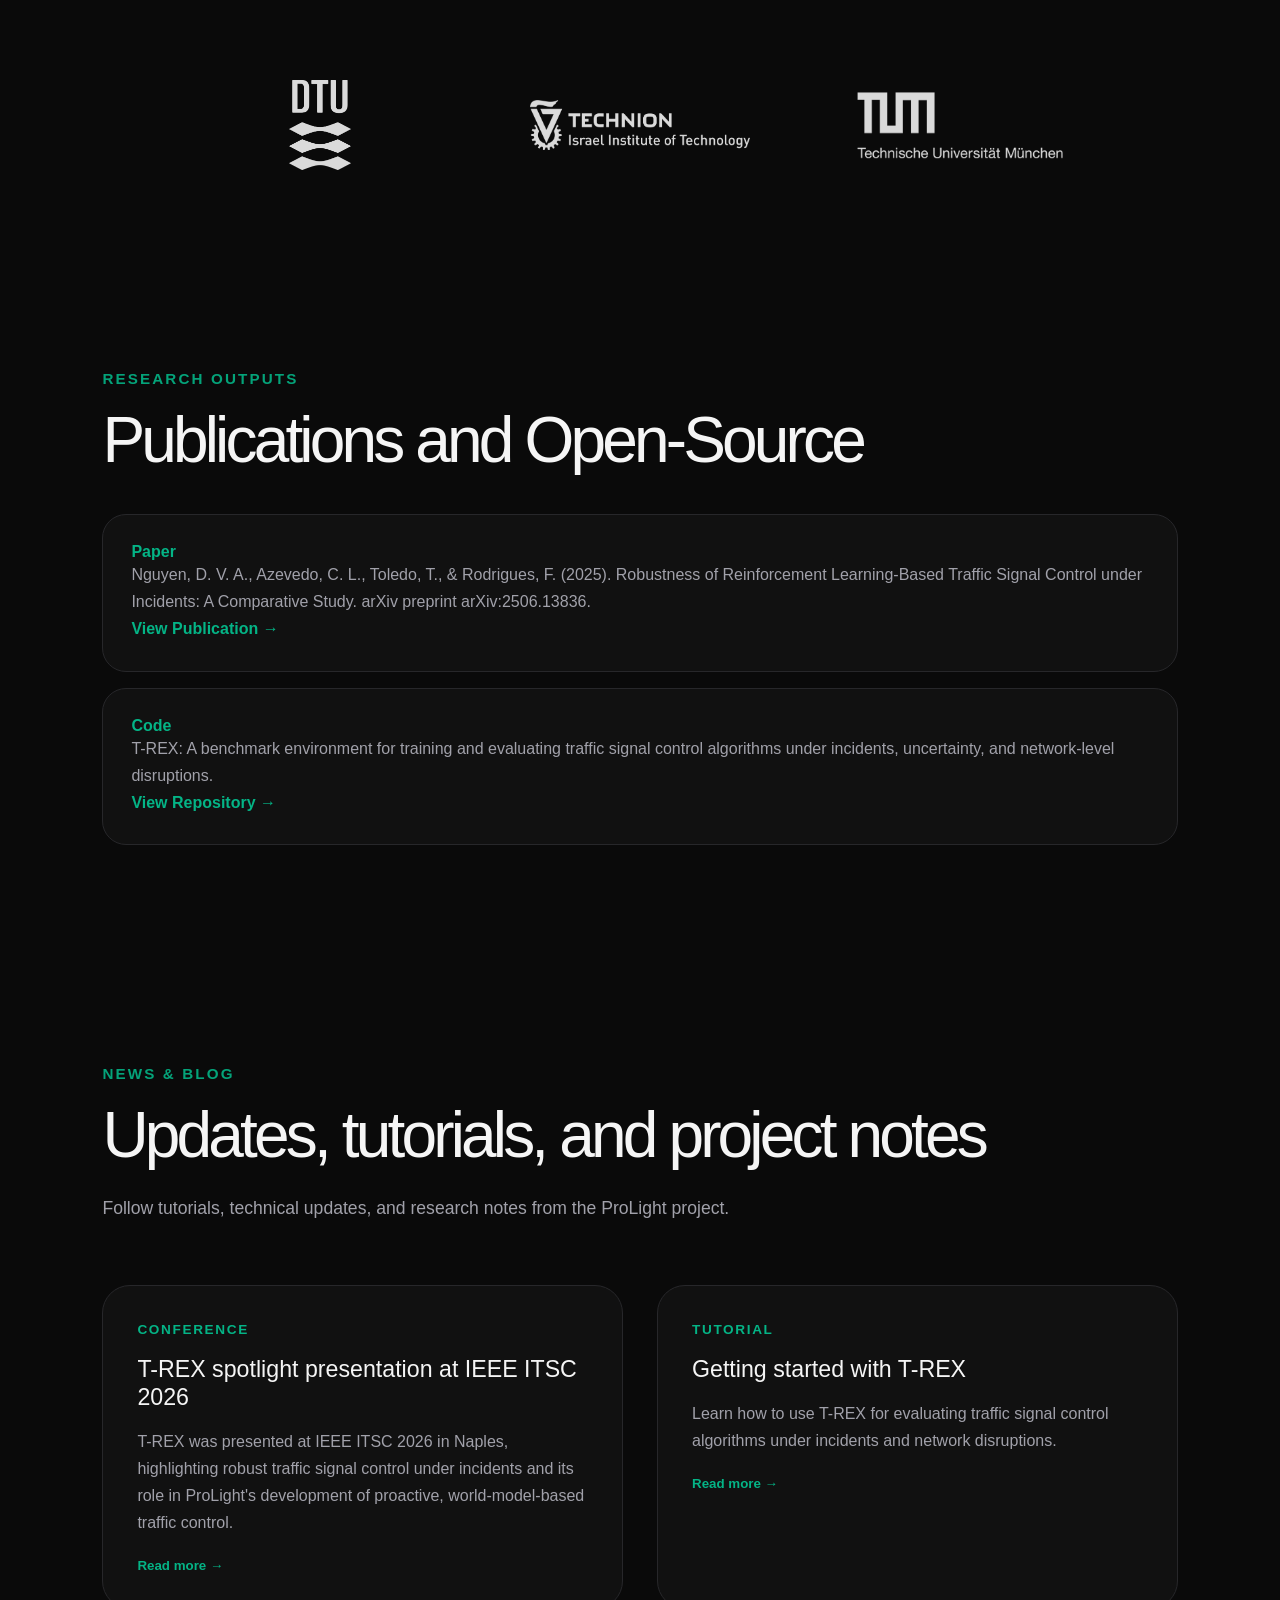
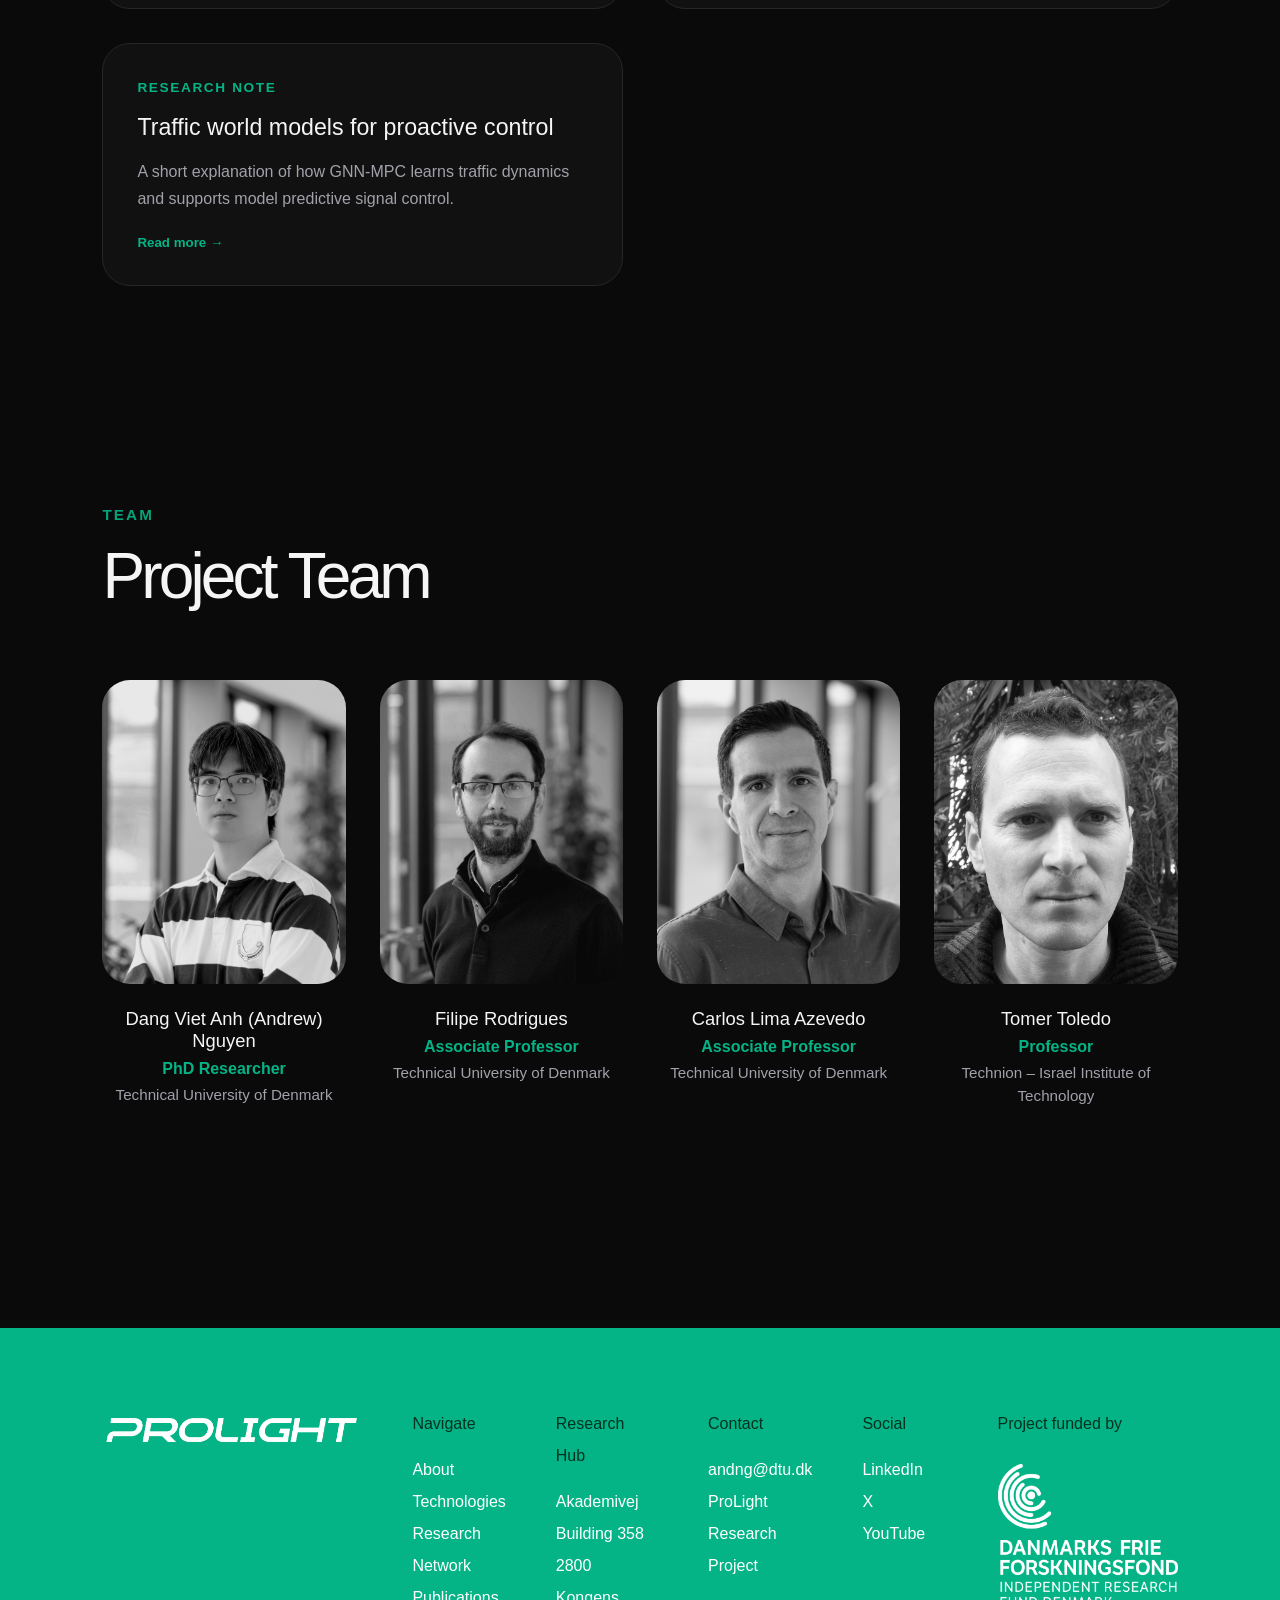
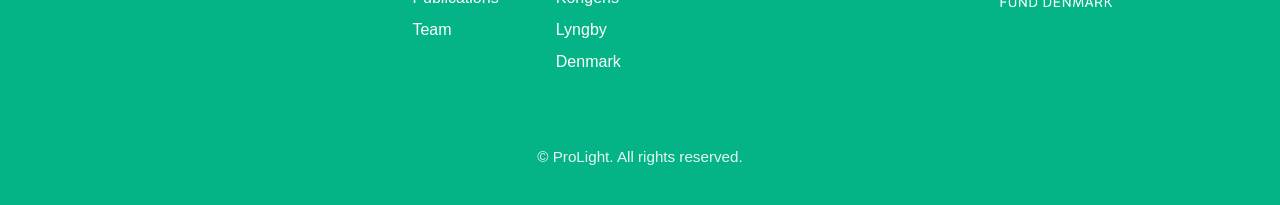
==== commit 24eea7cd: "Update index.html" ====
--- a/index.html
+++ b/index.html
@@ -473,7 +473,7 @@
   
   </section>
 
-    <section id="news" class="section news-section">
+<section id="news" class="section news-section">
   <p class="section-label">News & Blog</p>
 
   <h2>Updates, tutorials, and project notes</h2>
@@ -483,6 +483,17 @@
   </p>
 
   <div class="news-grid">
+
+    <a href="news/itsc2026-trex/" class="news-card">
+      <span>Conference</span>
+      <h3>T-REX spotlight presentation at IEEE ITSC 2026</h3>
+      <p>
+        T-REX was presented at IEEE ITSC 2026 in Naples, highlighting robust
+        traffic signal control under incidents and its role in ProLight's
+        development of proactive, world-model-based traffic control.
+      </p>
+      <small>Read more →</small>
+    </a>
 
     <a href="news/trex/" class="news-card">
       <span>Tutorial</span>
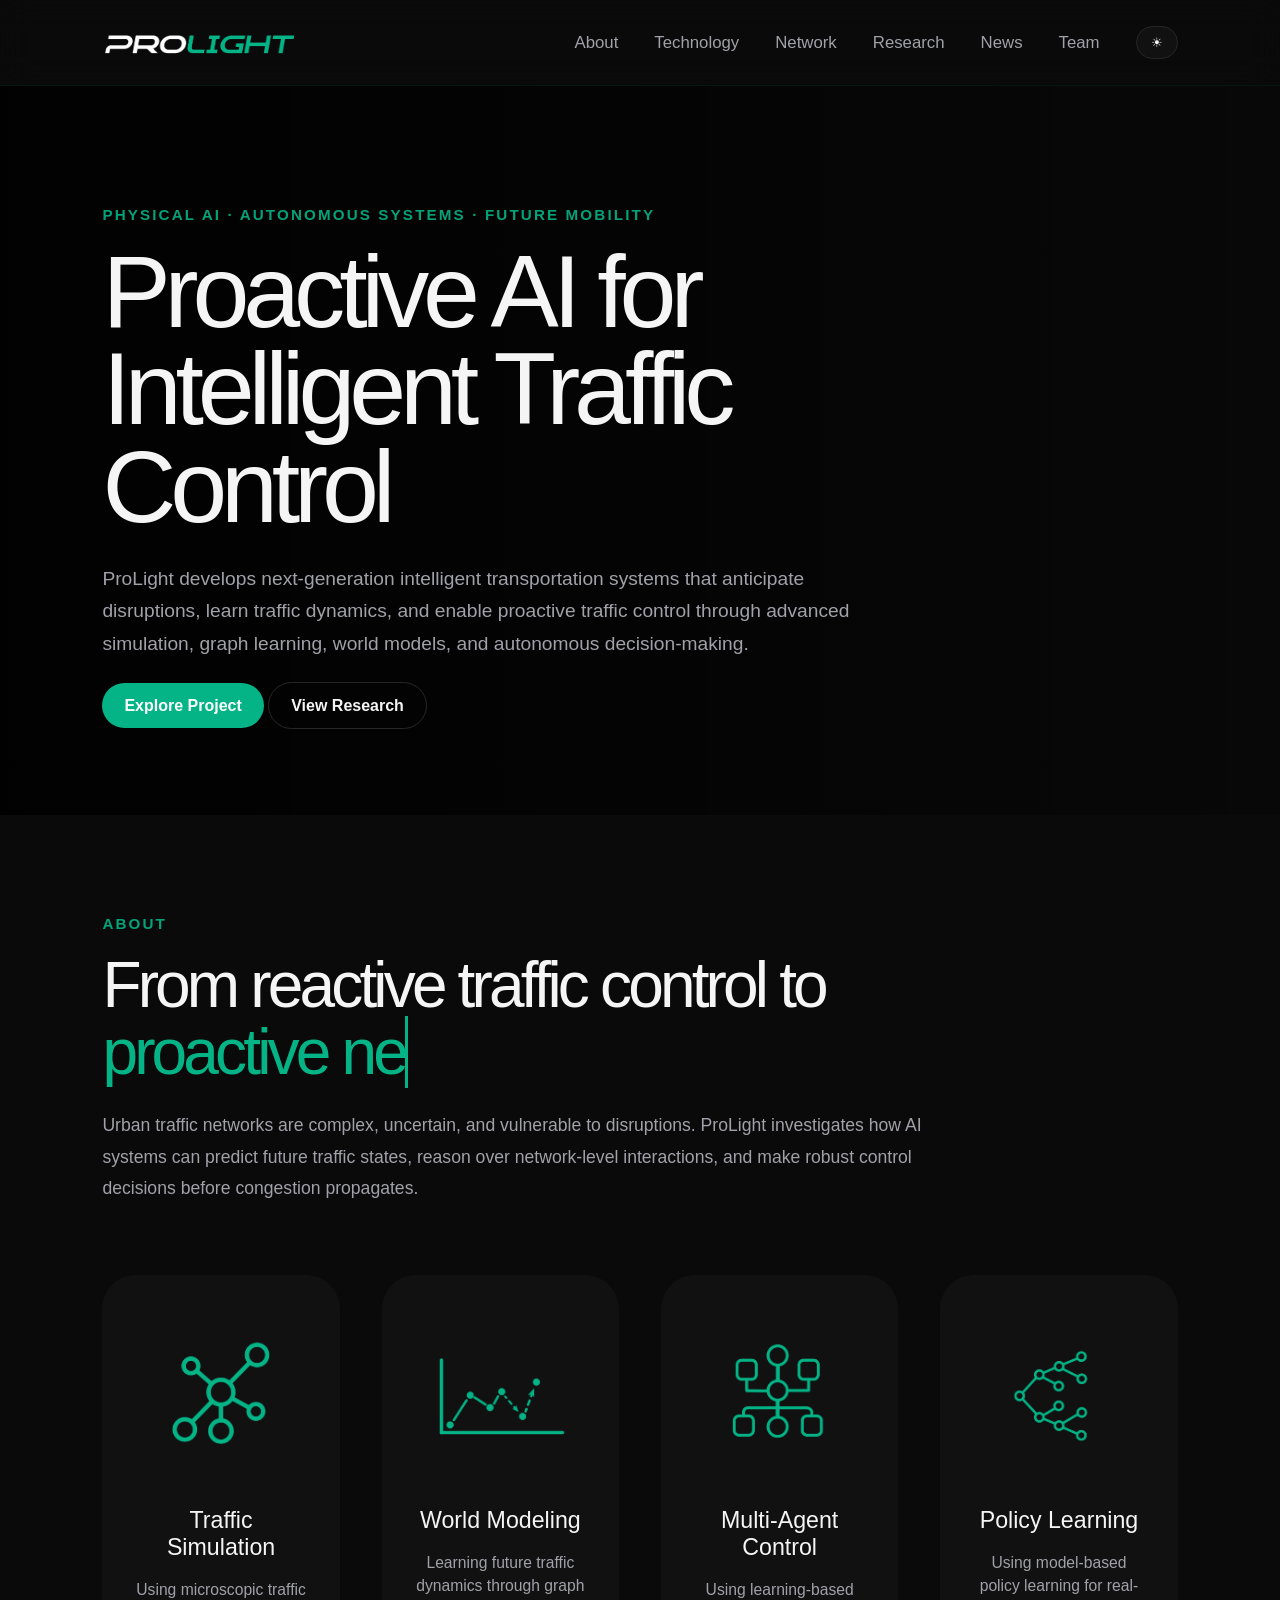
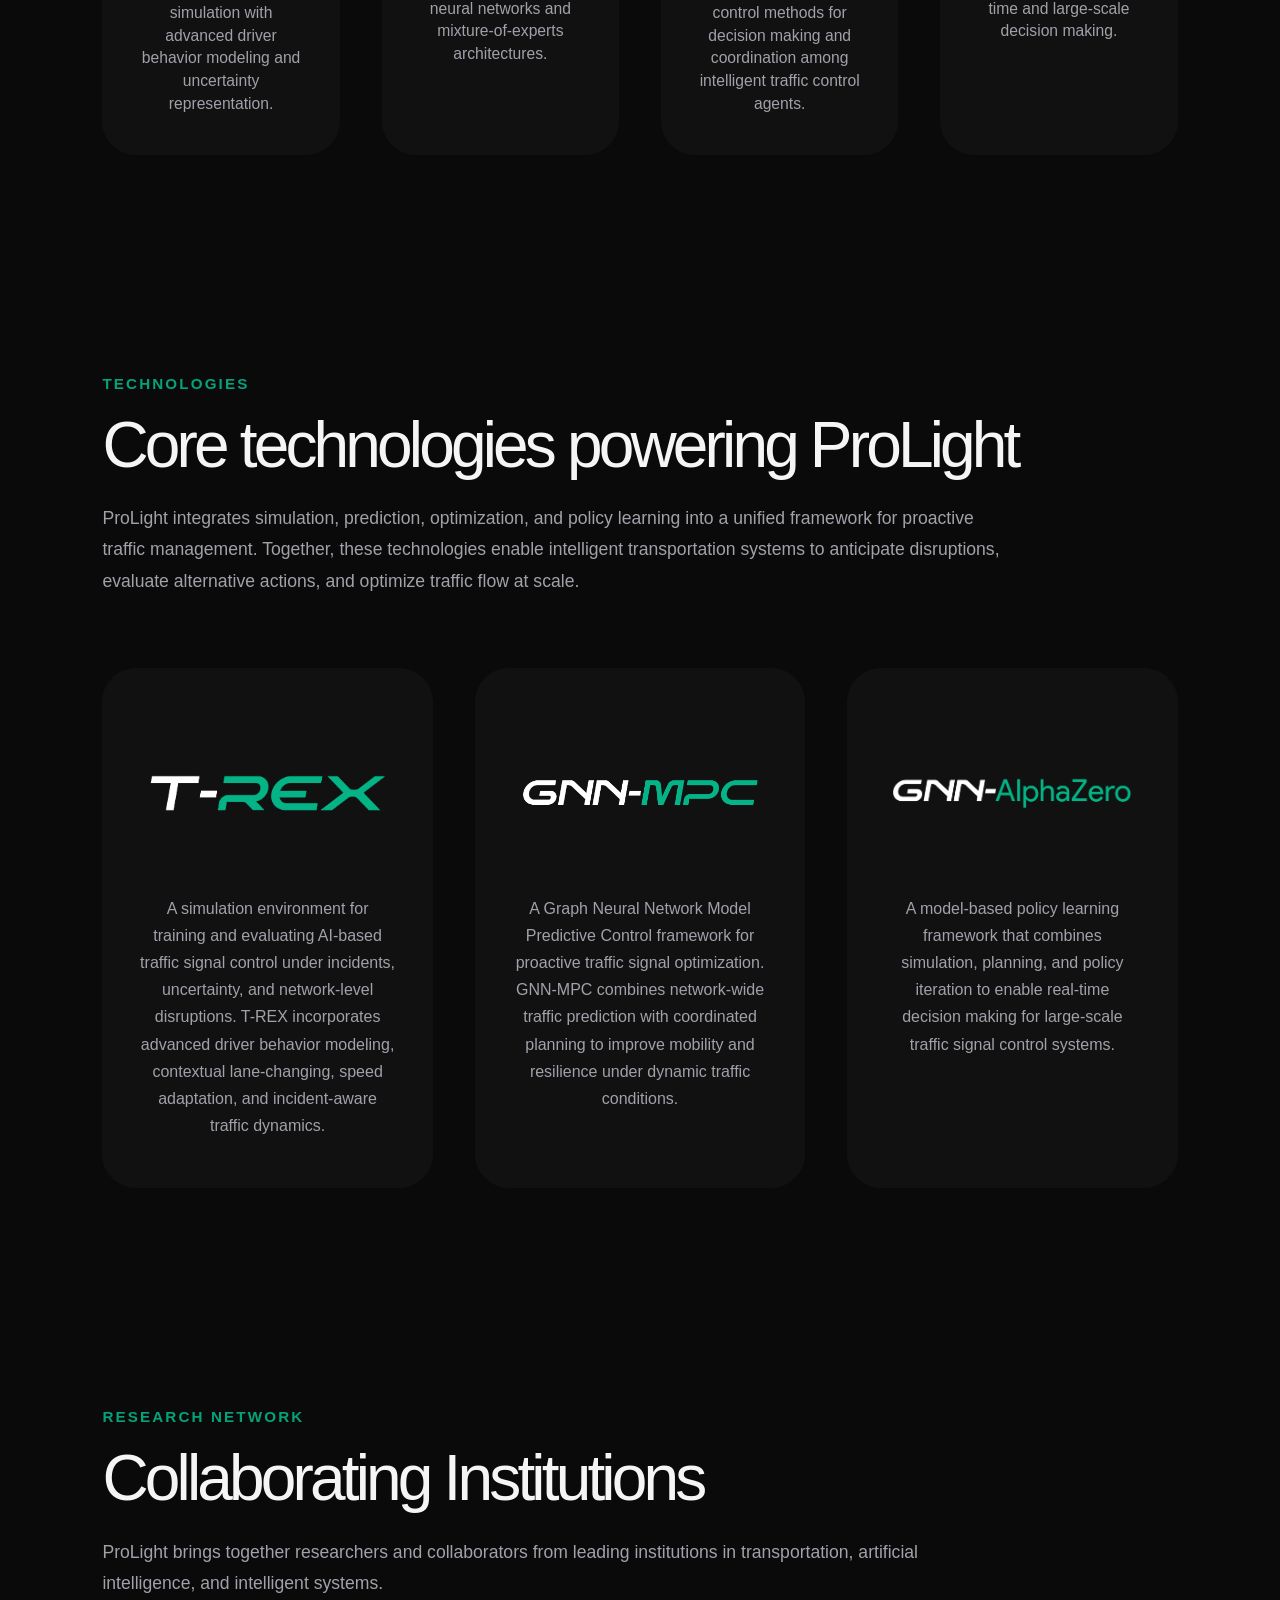
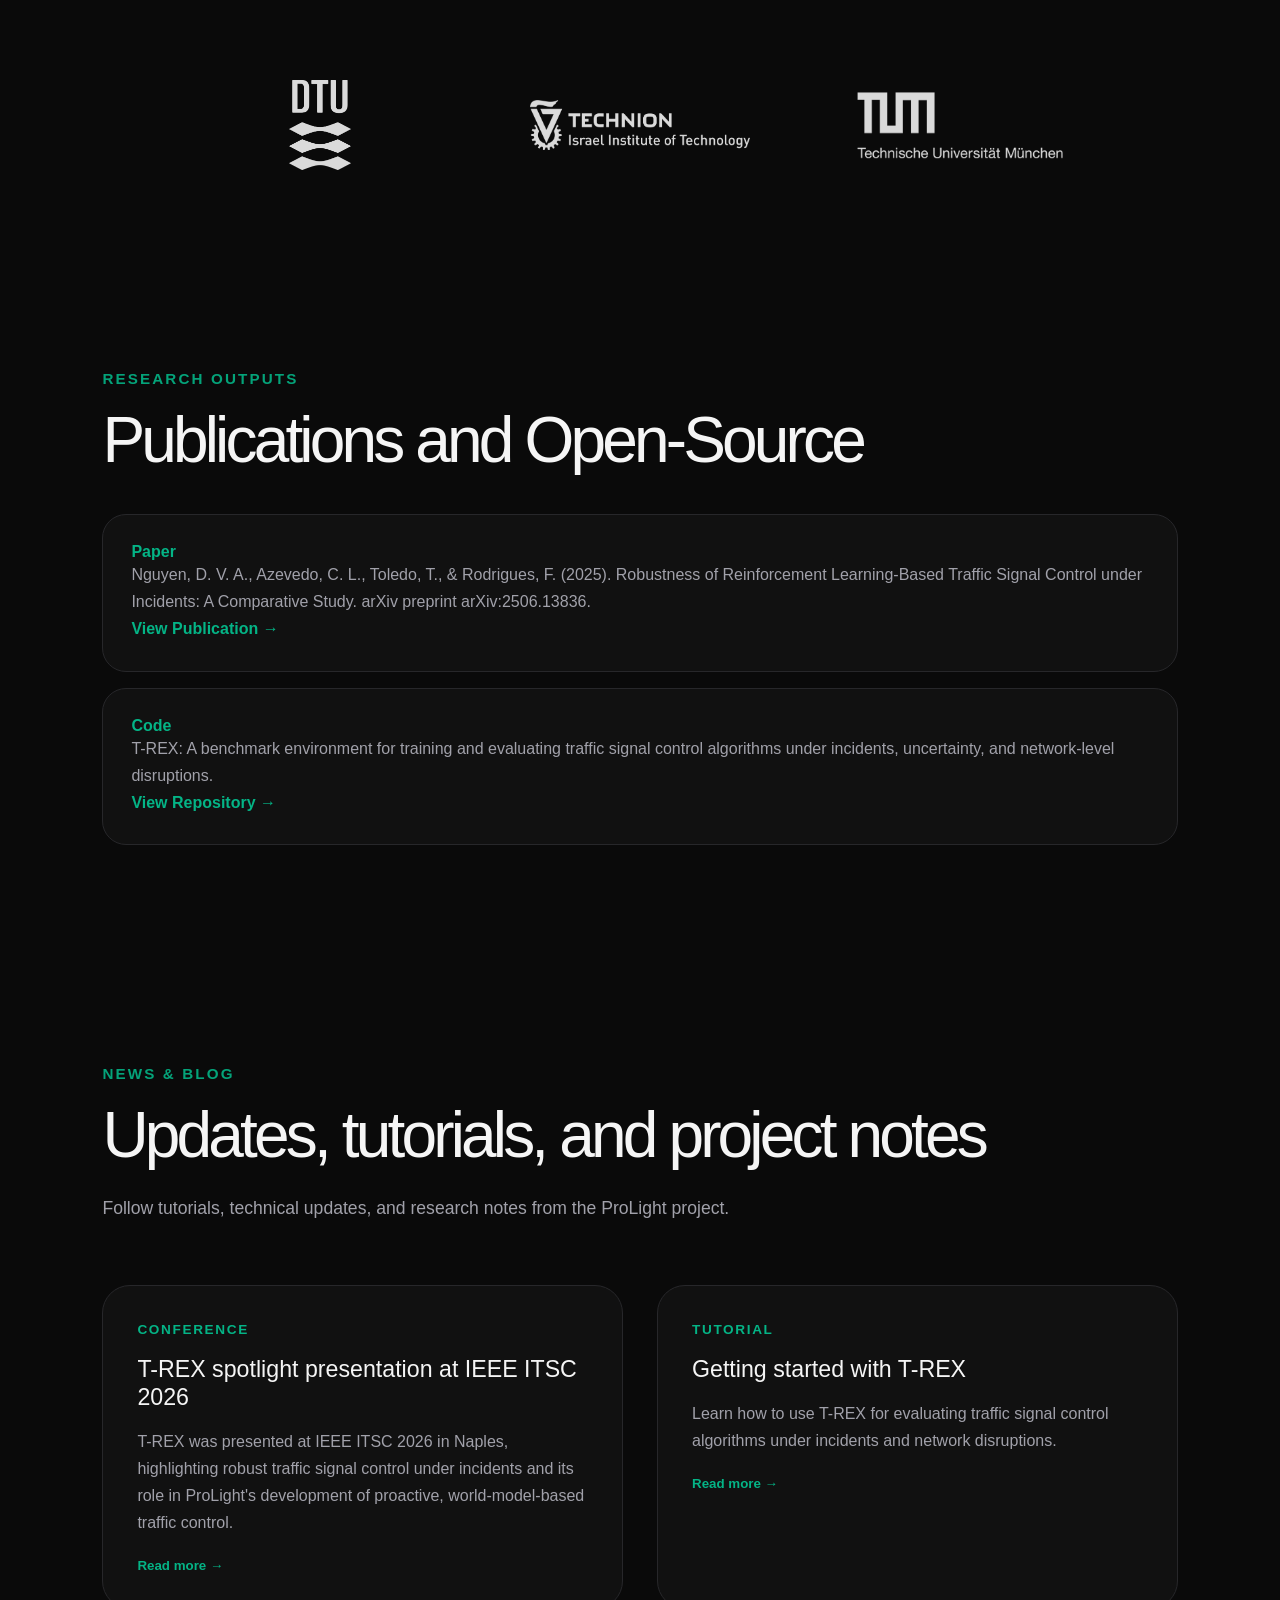
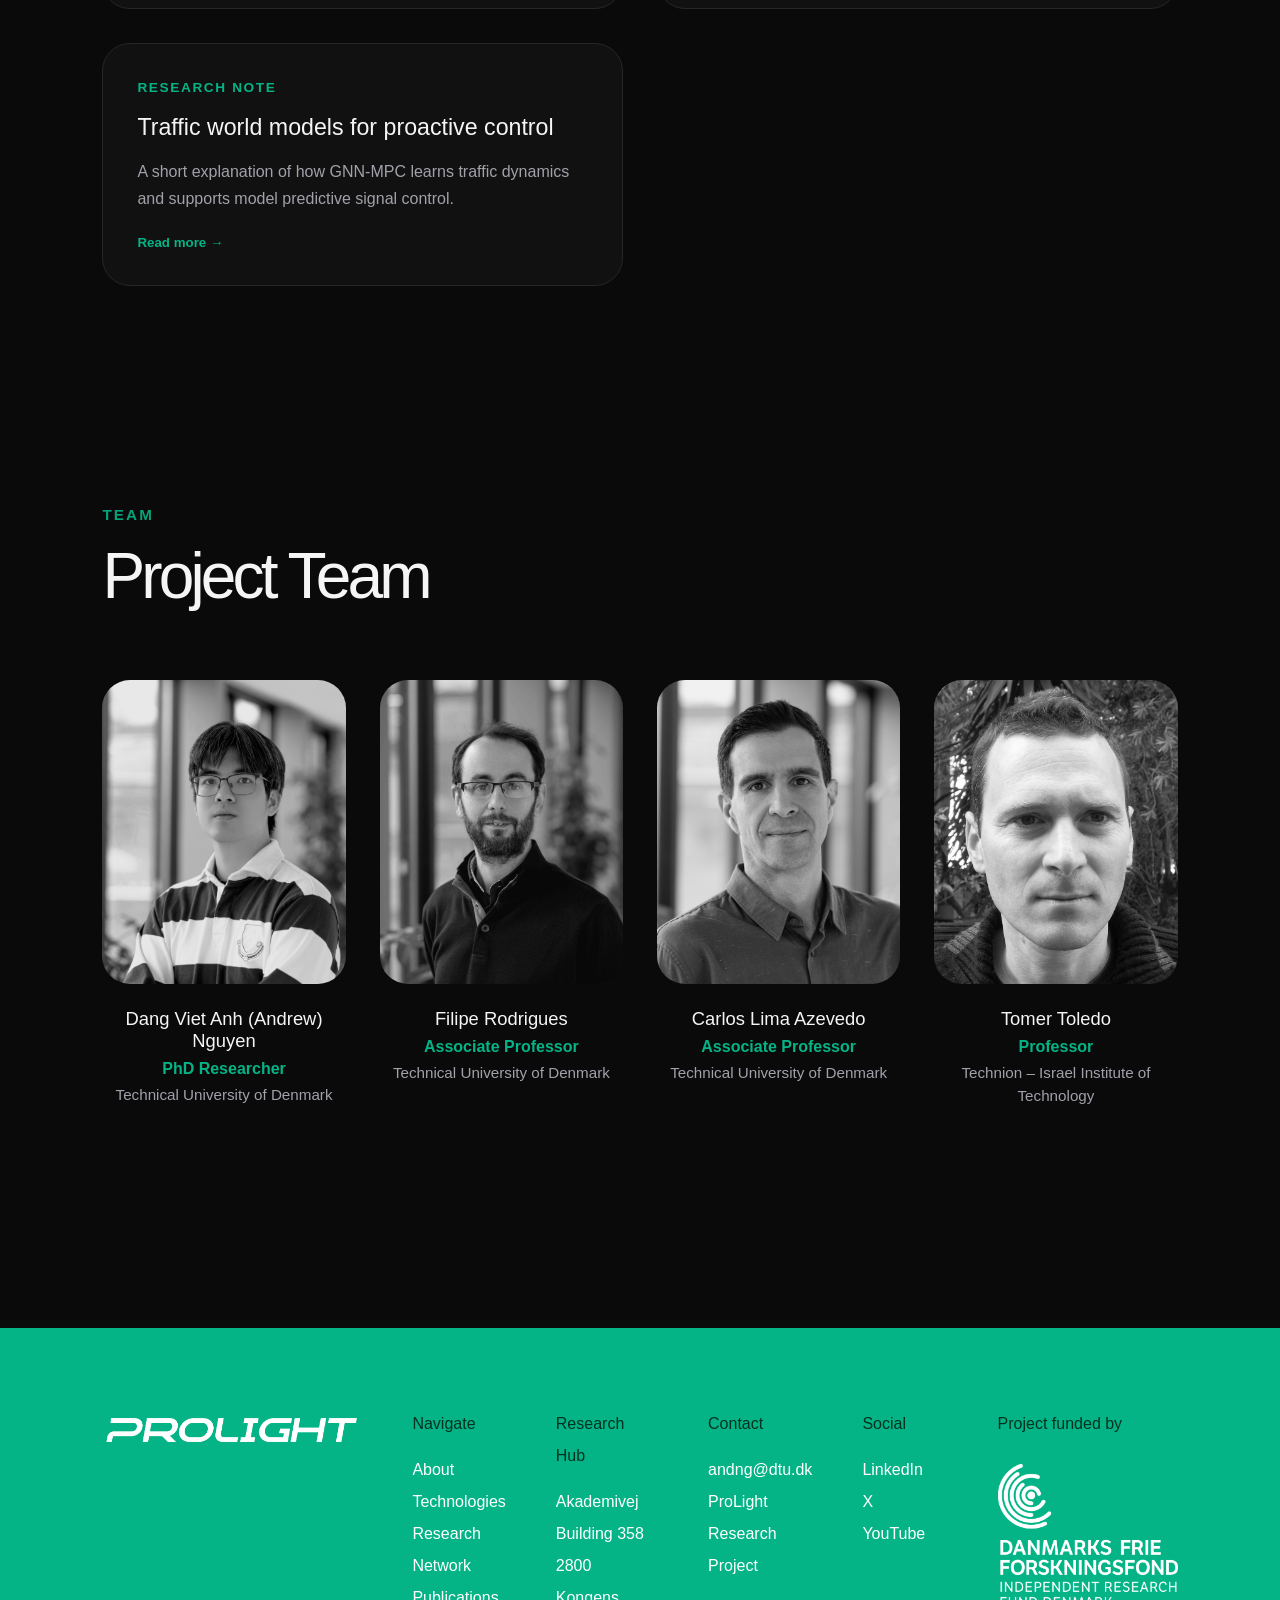
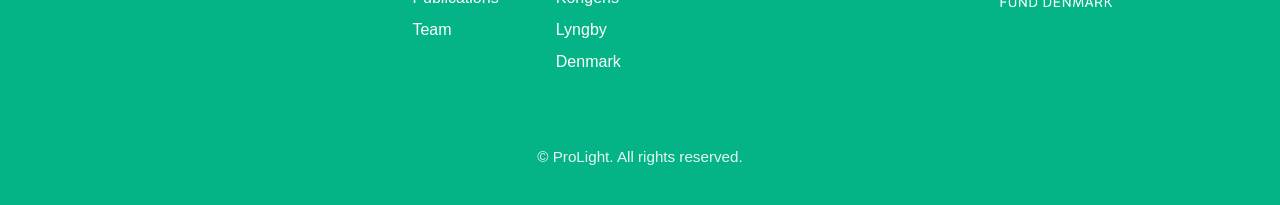
==== commit 6f912f17: "Update link for T-REX spotlight presentation" ====
--- a/index.html
+++ b/index.html
@@ -484,7 +484,7 @@
 
   <div class="news-grid">
 
-    <a href="news/itsc2026-trex/" class="news-card">
+    <a href="news/itsc2026-trex/itsc2026-trex-news.html" class="news-card">
       <span>Conference</span>
       <h3>T-REX spotlight presentation at IEEE ITSC 2026</h3>
       <p>
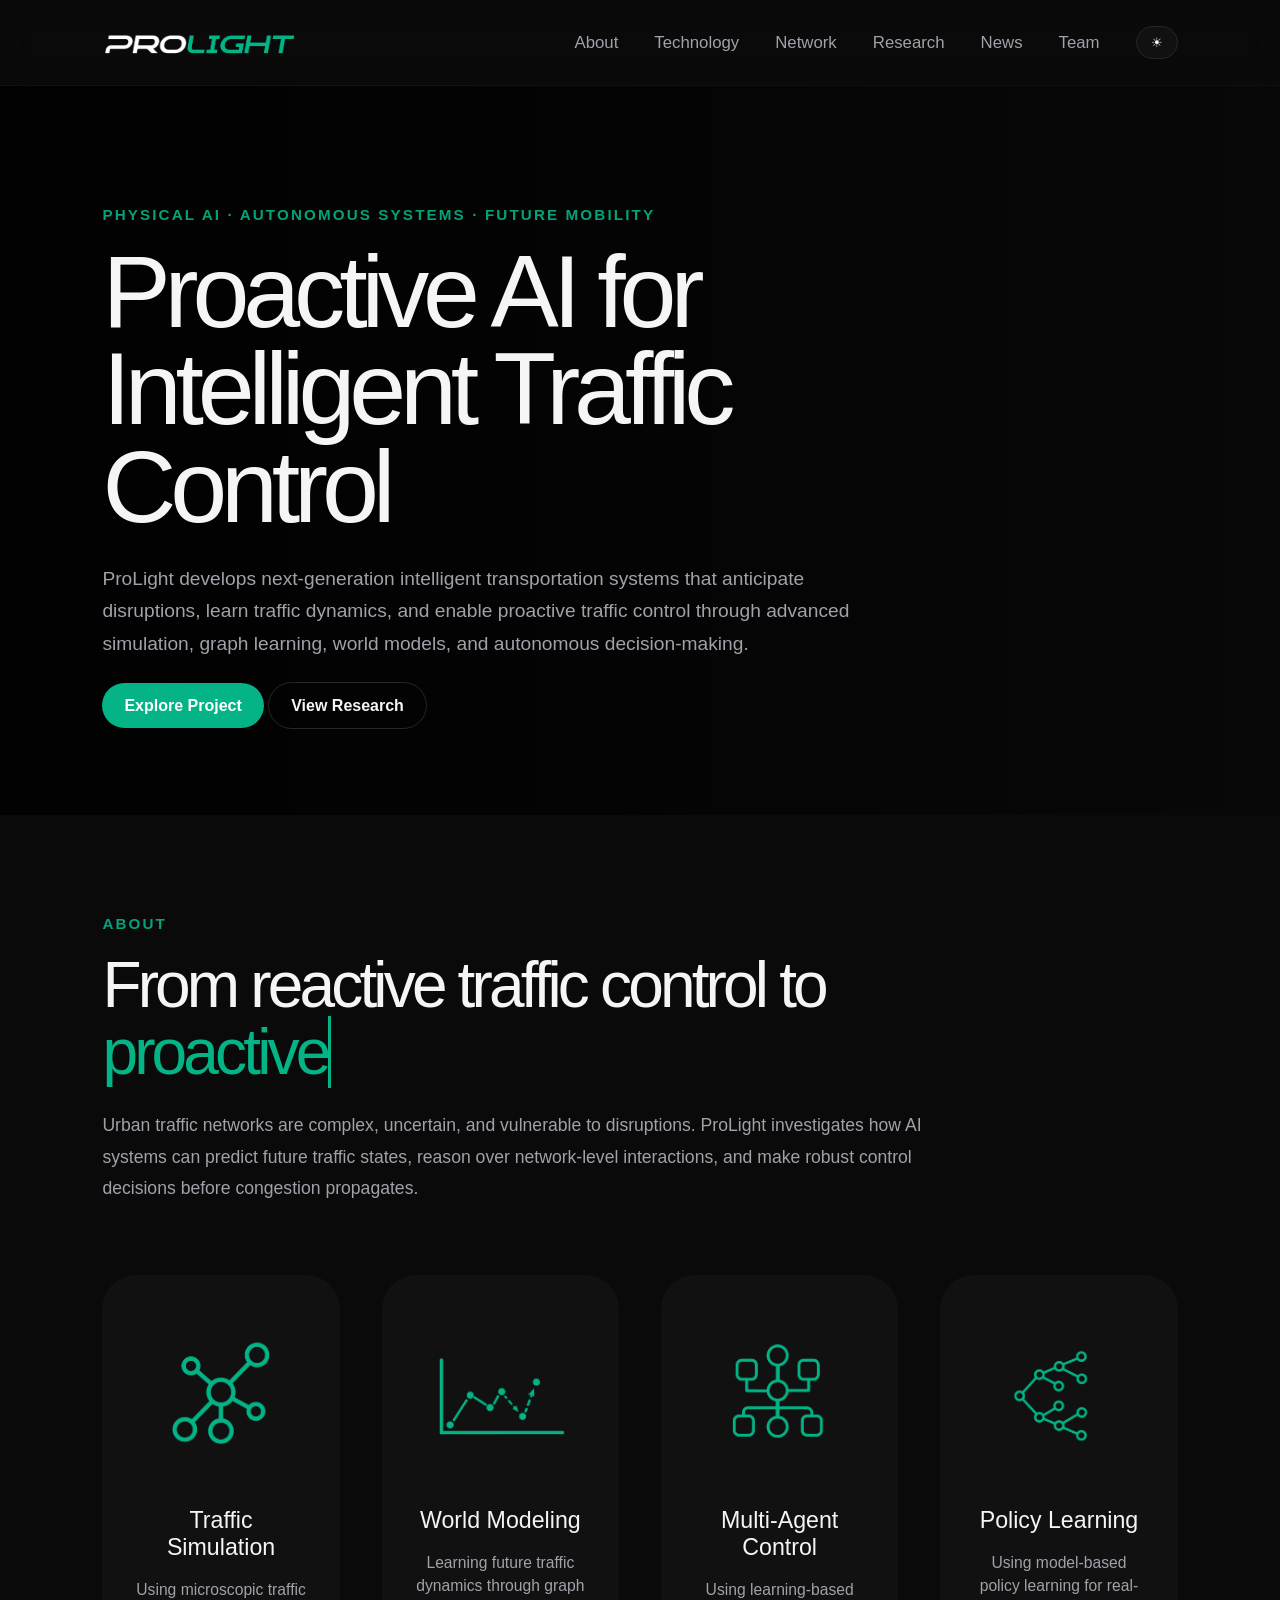
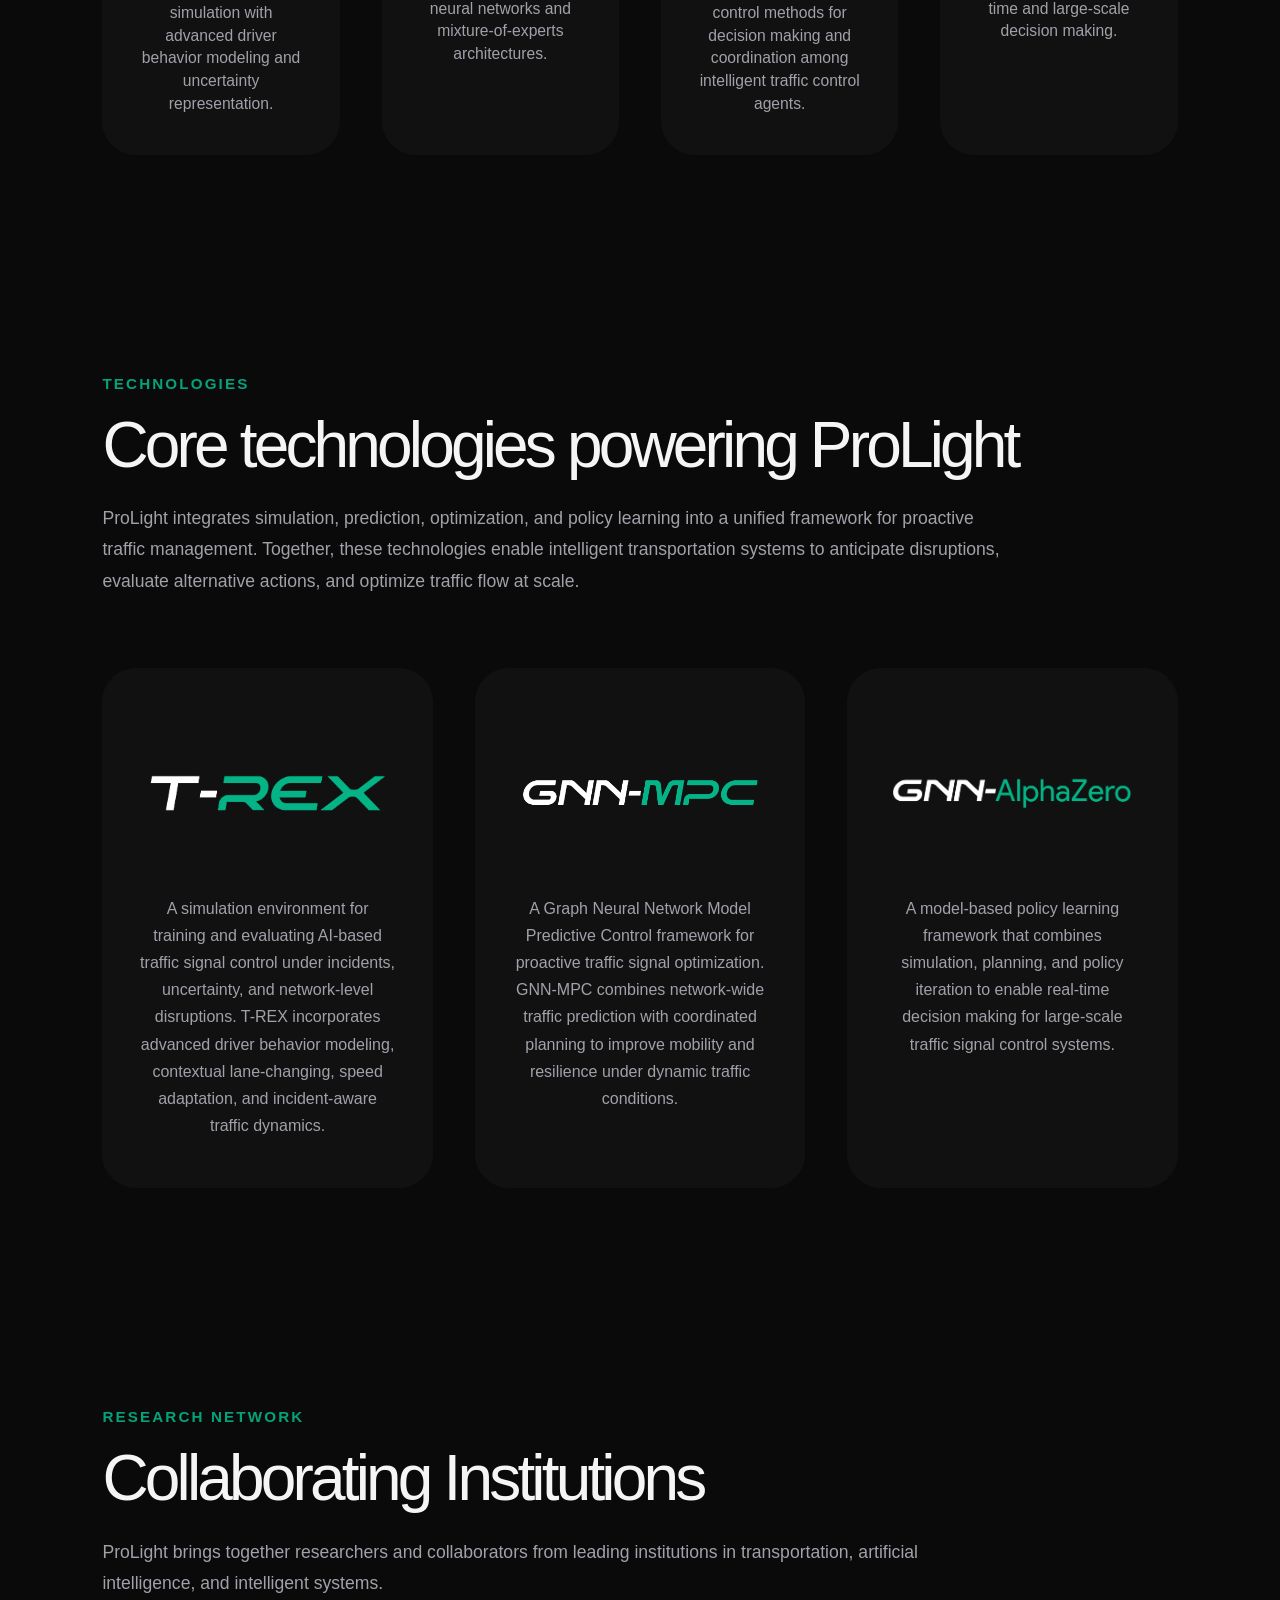
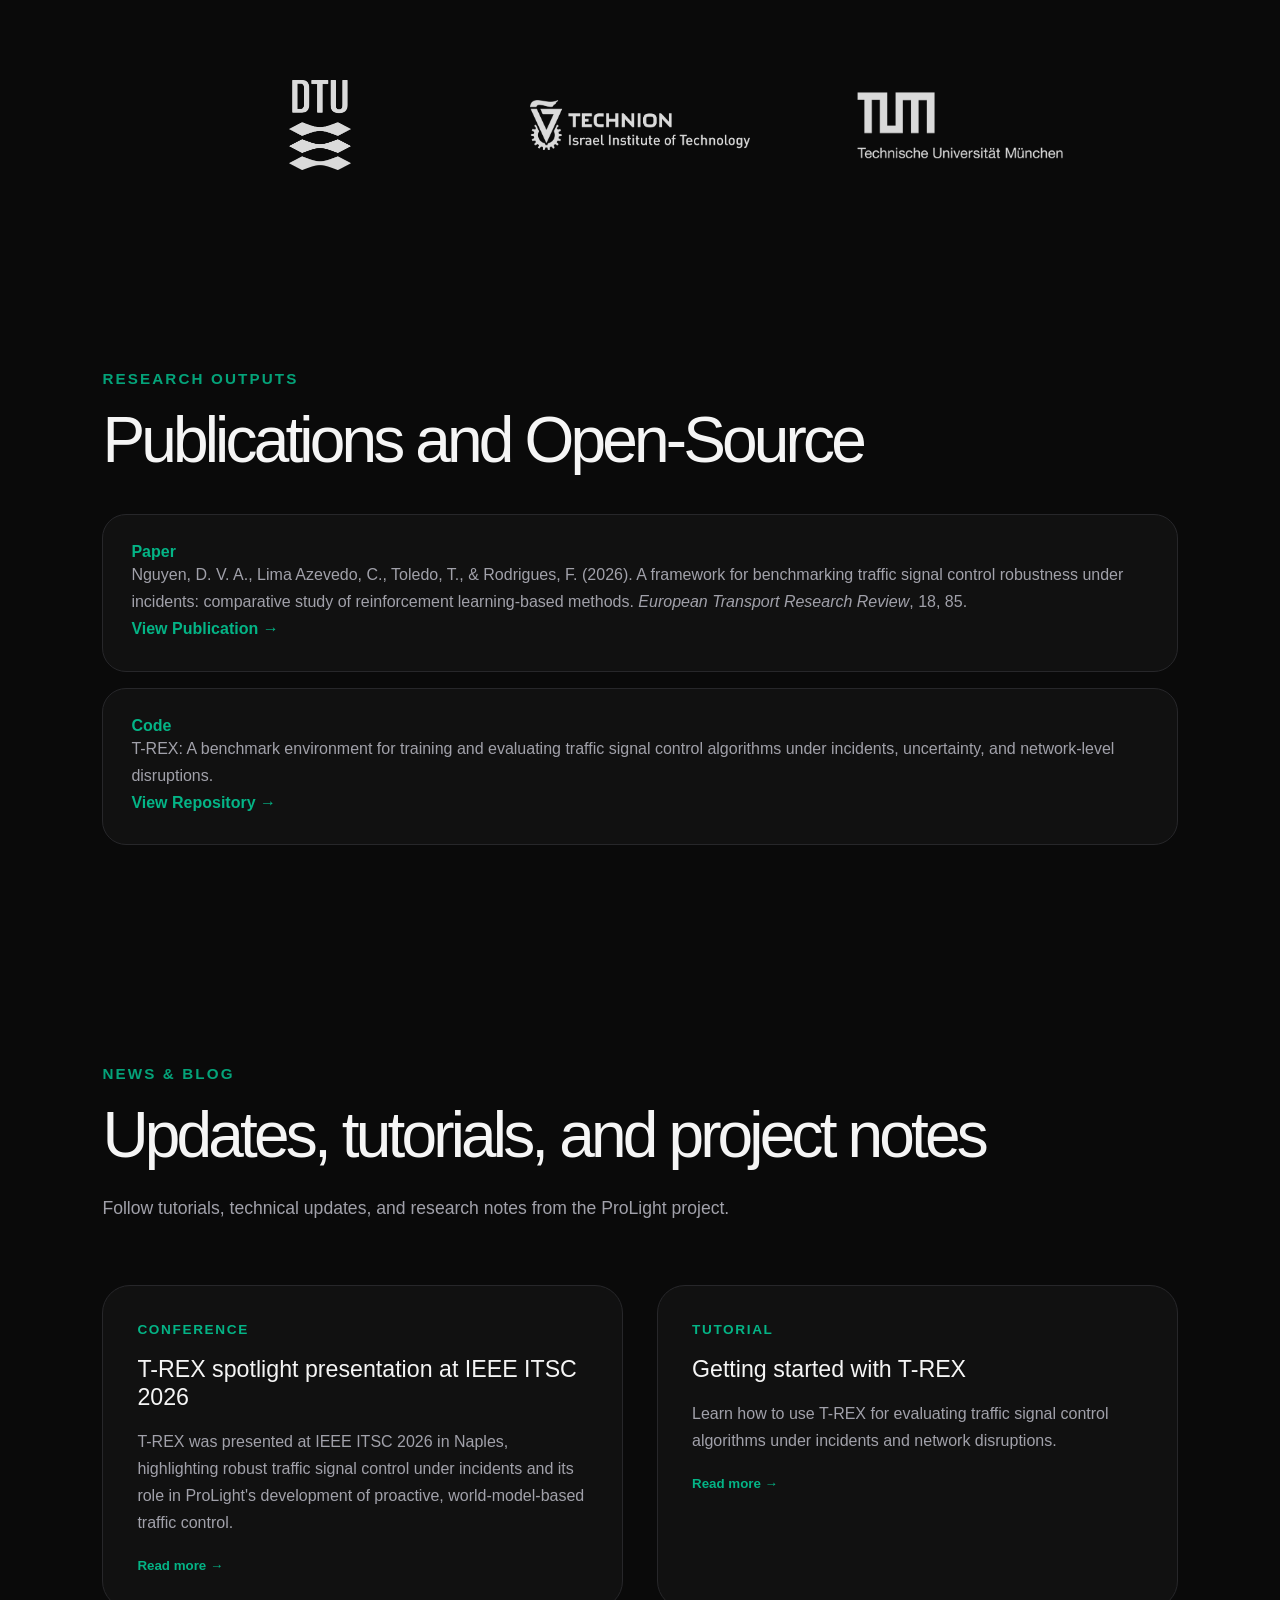
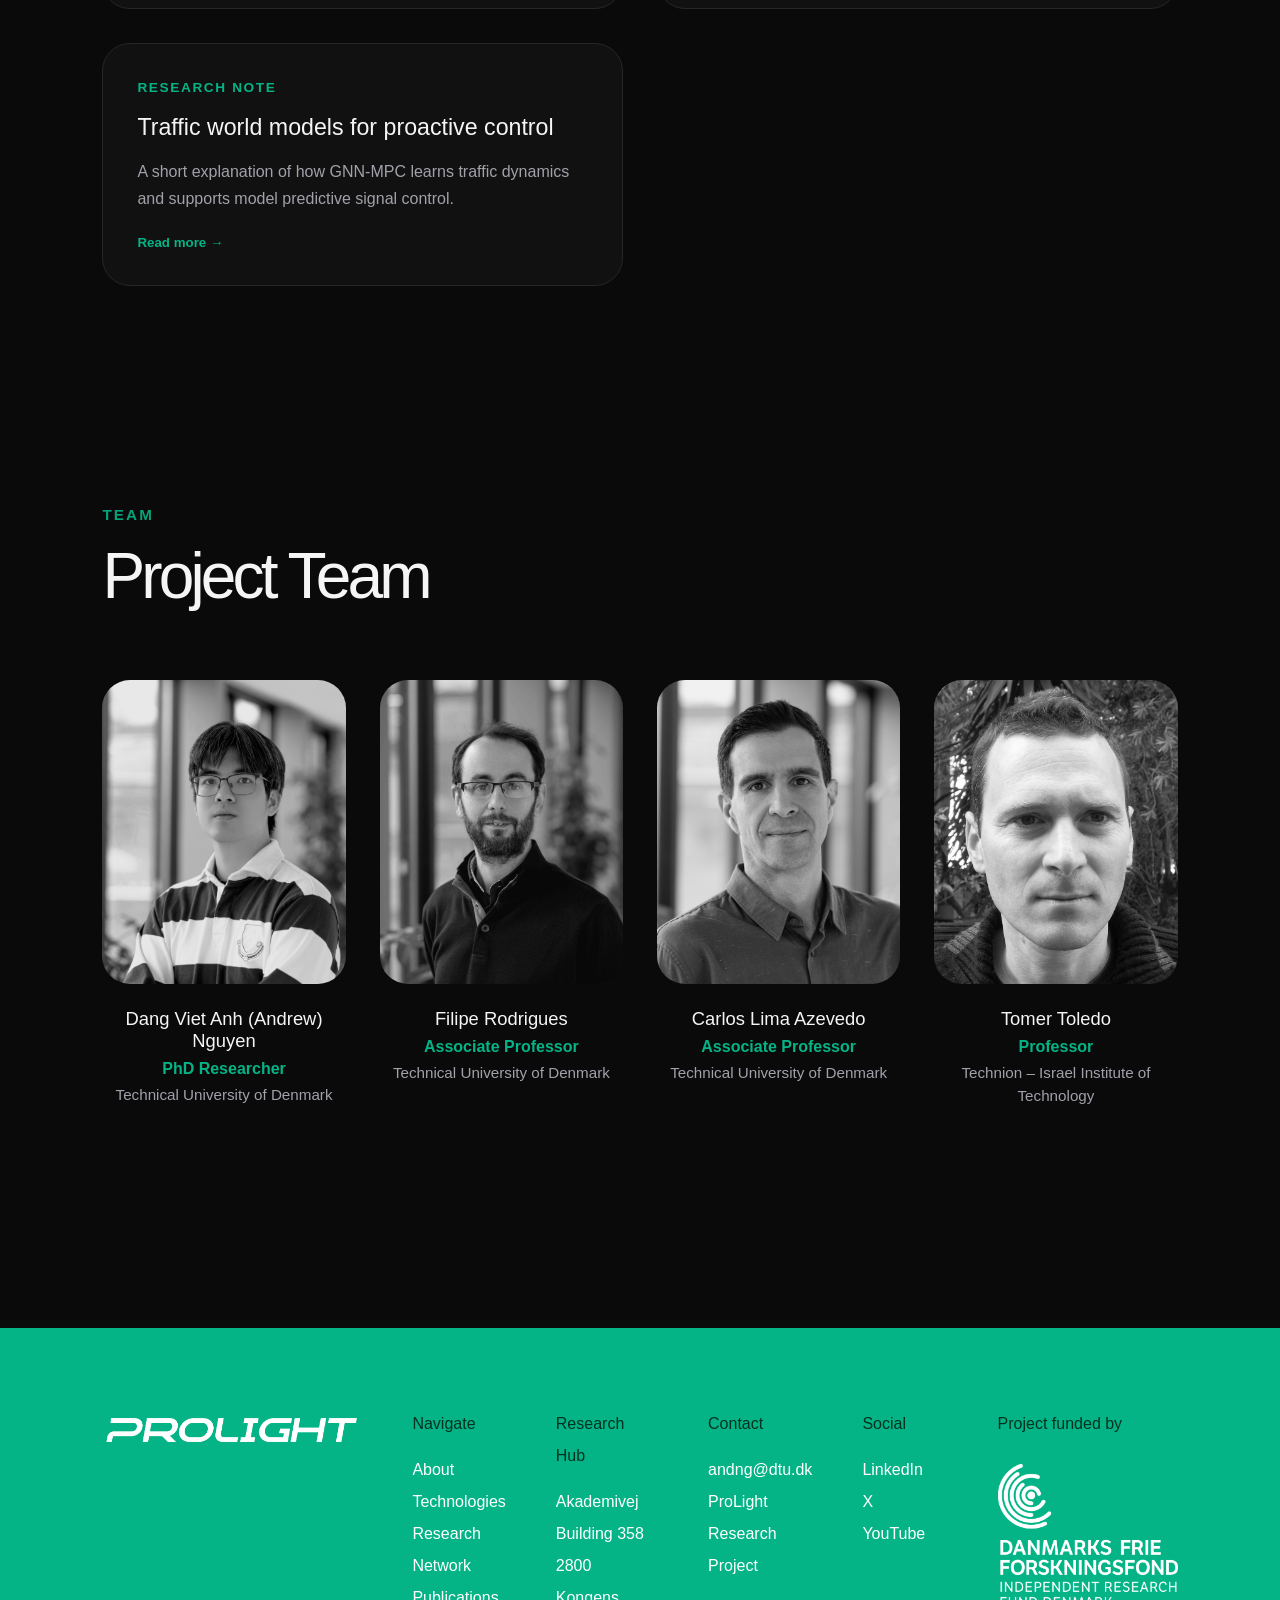
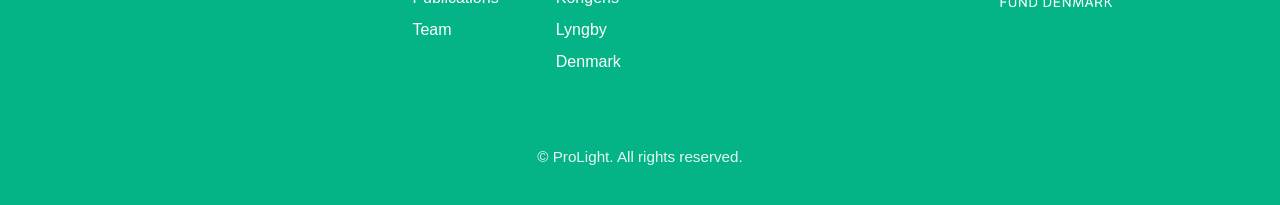
==== commit 75ba9c31: "Update index.html" ====
--- a/index.html
+++ b/index.html
@@ -430,46 +430,48 @@
 
     <p class="section-label">Research Outputs</p>
 
-      <h2>
-          Publications and Open-Source
-      </h2>
-  
-      <div class="list">
-  
-          <div class="list-item">
-  
-              <span>Paper</span>
-  
-              <p>
-                  Nguyen, D. V. A., Azevedo, C. L., Toledo, T., & Rodrigues, F. (2025).
-                  Robustness of Reinforcement Learning-Based Traffic Signal Control under Incidents:
-                  A Comparative Study.
-                  arXiv preprint arXiv:2506.13836.
-                  <br>
-                  <a href="https://arxiv.org/abs/2506.13836" target="_blank">
-                      View Publication →
-                  </a>
-              </p>
-  
-          </div>
-  
-          <div class="list-item">
-  
-              <span>Code</span>
-  
-              <p>
-                  T-REX: A benchmark environment for training and evaluating
-                  traffic signal control algorithms under incidents, uncertainty, and
-                  network-level disruptions.
-                  <br>
-                  <a href="https://github.com/andngdtudk/T-REX" target="_blank">
-                      View Repository →
-                  </a>
-              </p>
-  
-          </div>
-  
-      </div>
+<h2>
+    Publications and Open-Source
+</h2>
+
+<div class="list">
+
+    <div class="list-item">
+
+        <span>Paper</span>
+
+        <p>
+            Nguyen, D. V. A., Lima Azevedo, C., Toledo, T., & Rodrigues, F. (2026).
+            A framework for benchmarking traffic signal control robustness under incidents:
+            comparative study of reinforcement learning-based methods.
+            <em>European Transport Research Review</em>, 18, 85.
+            <br>
+            <a href="https://link.springer.com/article/10.1186/s12544-026-00841-1"
+               target="_blank">
+                View Publication →
+            </a>
+        </p>
+
+    </div>
+
+    <div class="list-item">
+
+        <span>Code</span>
+
+        <p>
+            T-REX: A benchmark environment for training and evaluating
+            traffic signal control algorithms under incidents, uncertainty, and
+            network-level disruptions.
+            <br>
+            <a href="https://github.com/MLSM-at-DTU/T-REX"
+               target="_blank">
+                View Repository →
+            </a>
+        </p>
+
+    </div>
+
+</div>
   
   </section>
 
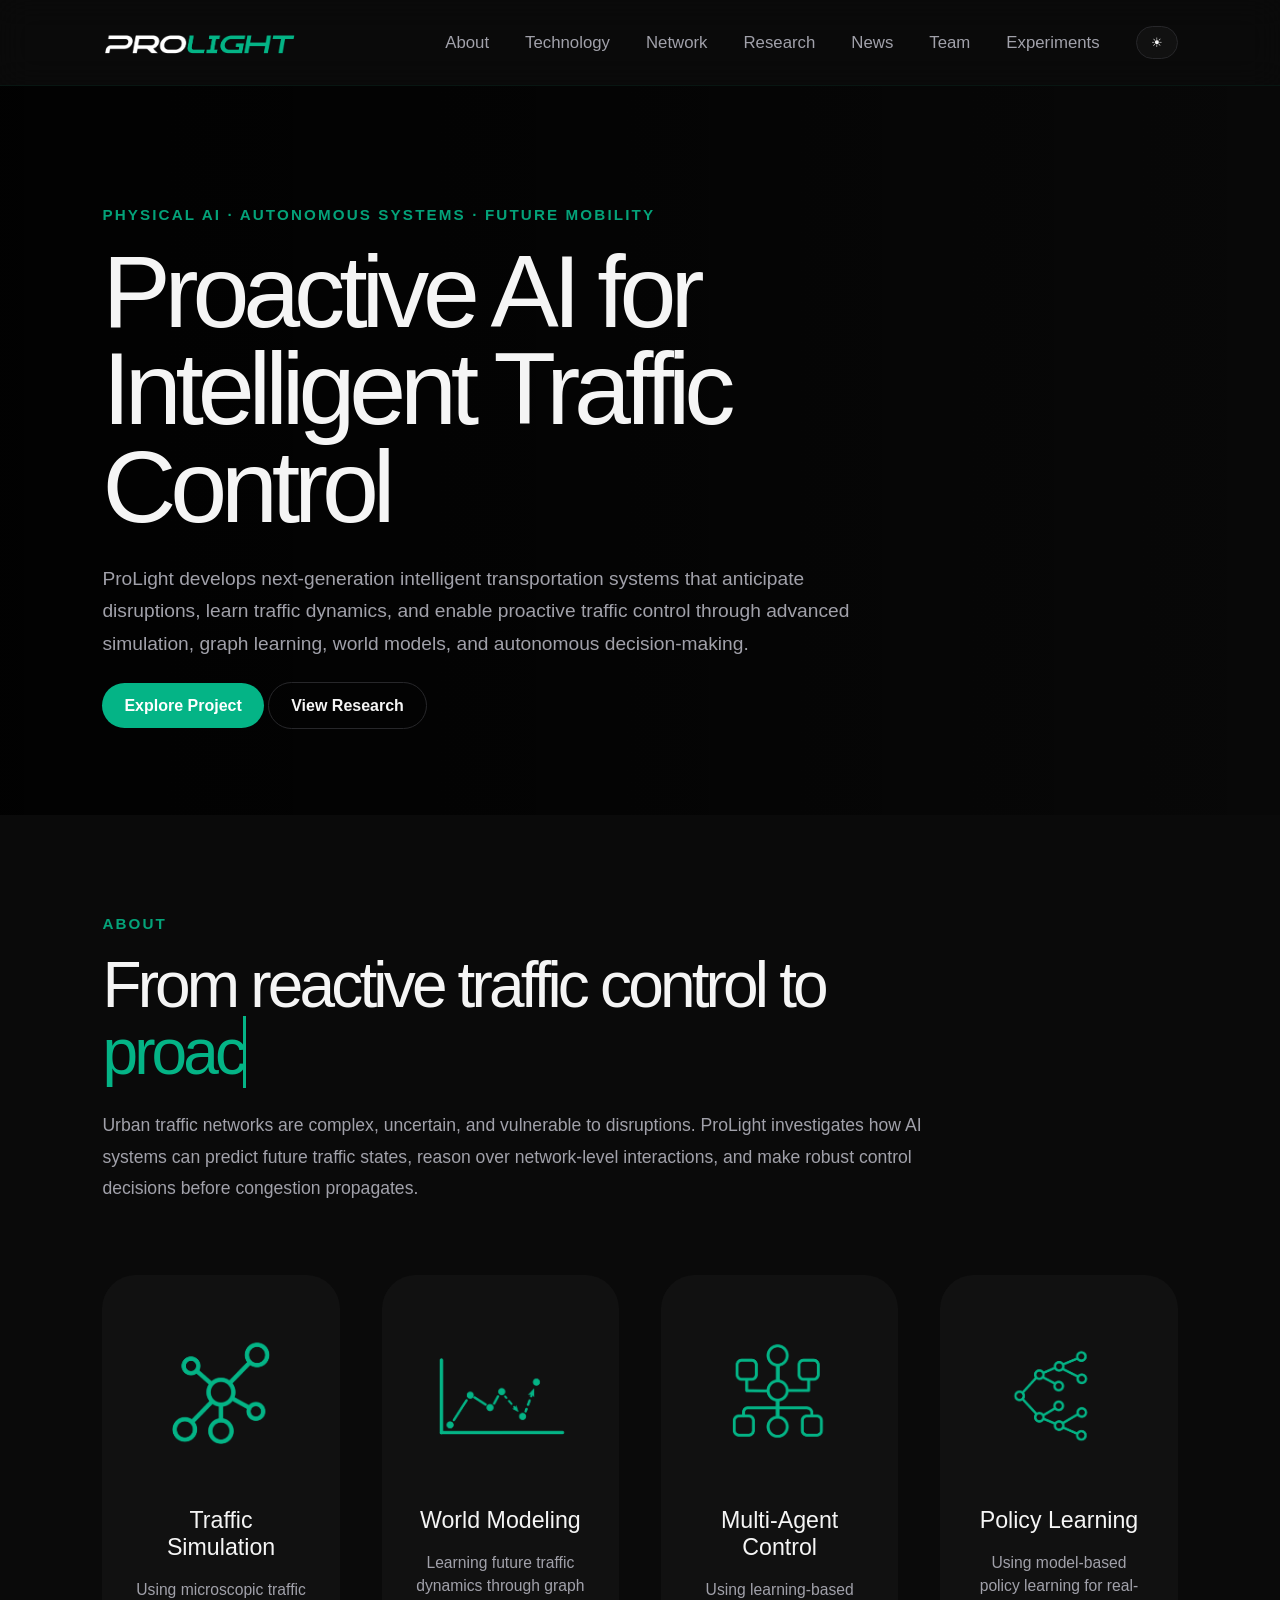
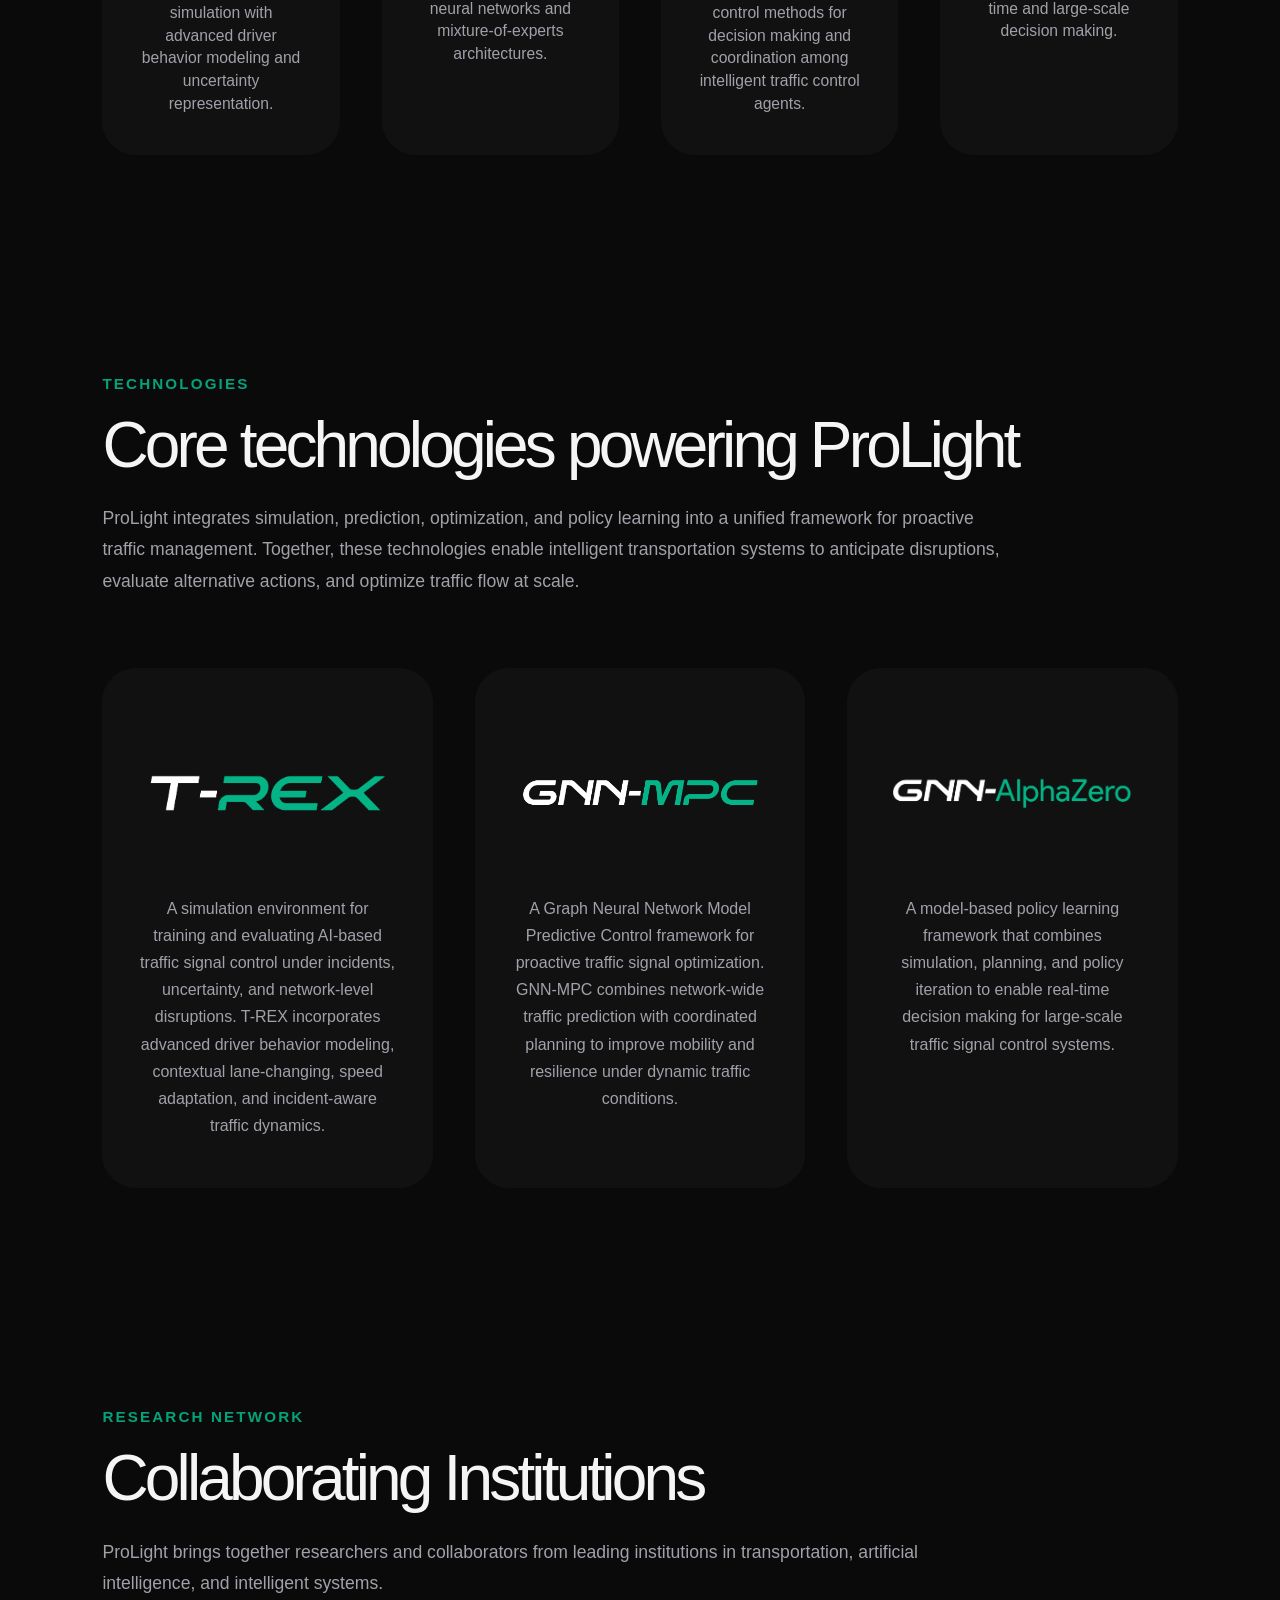
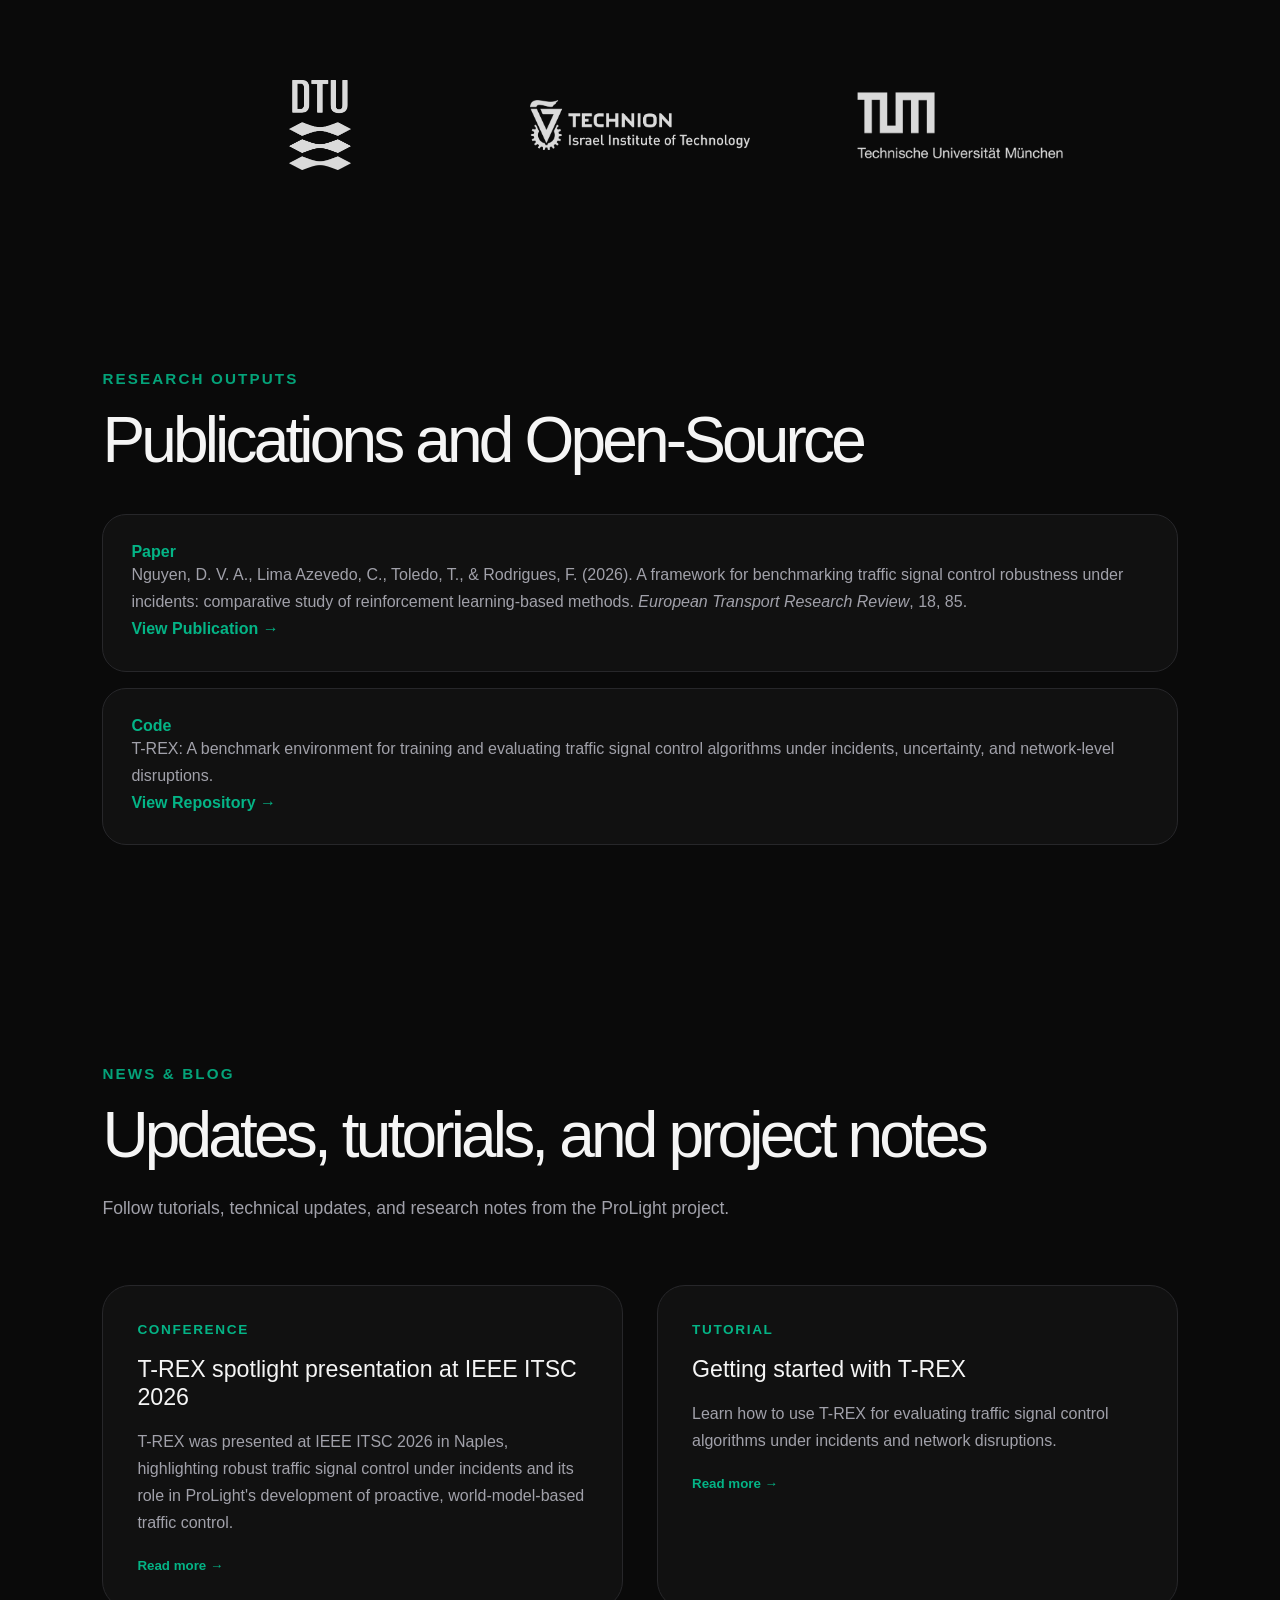
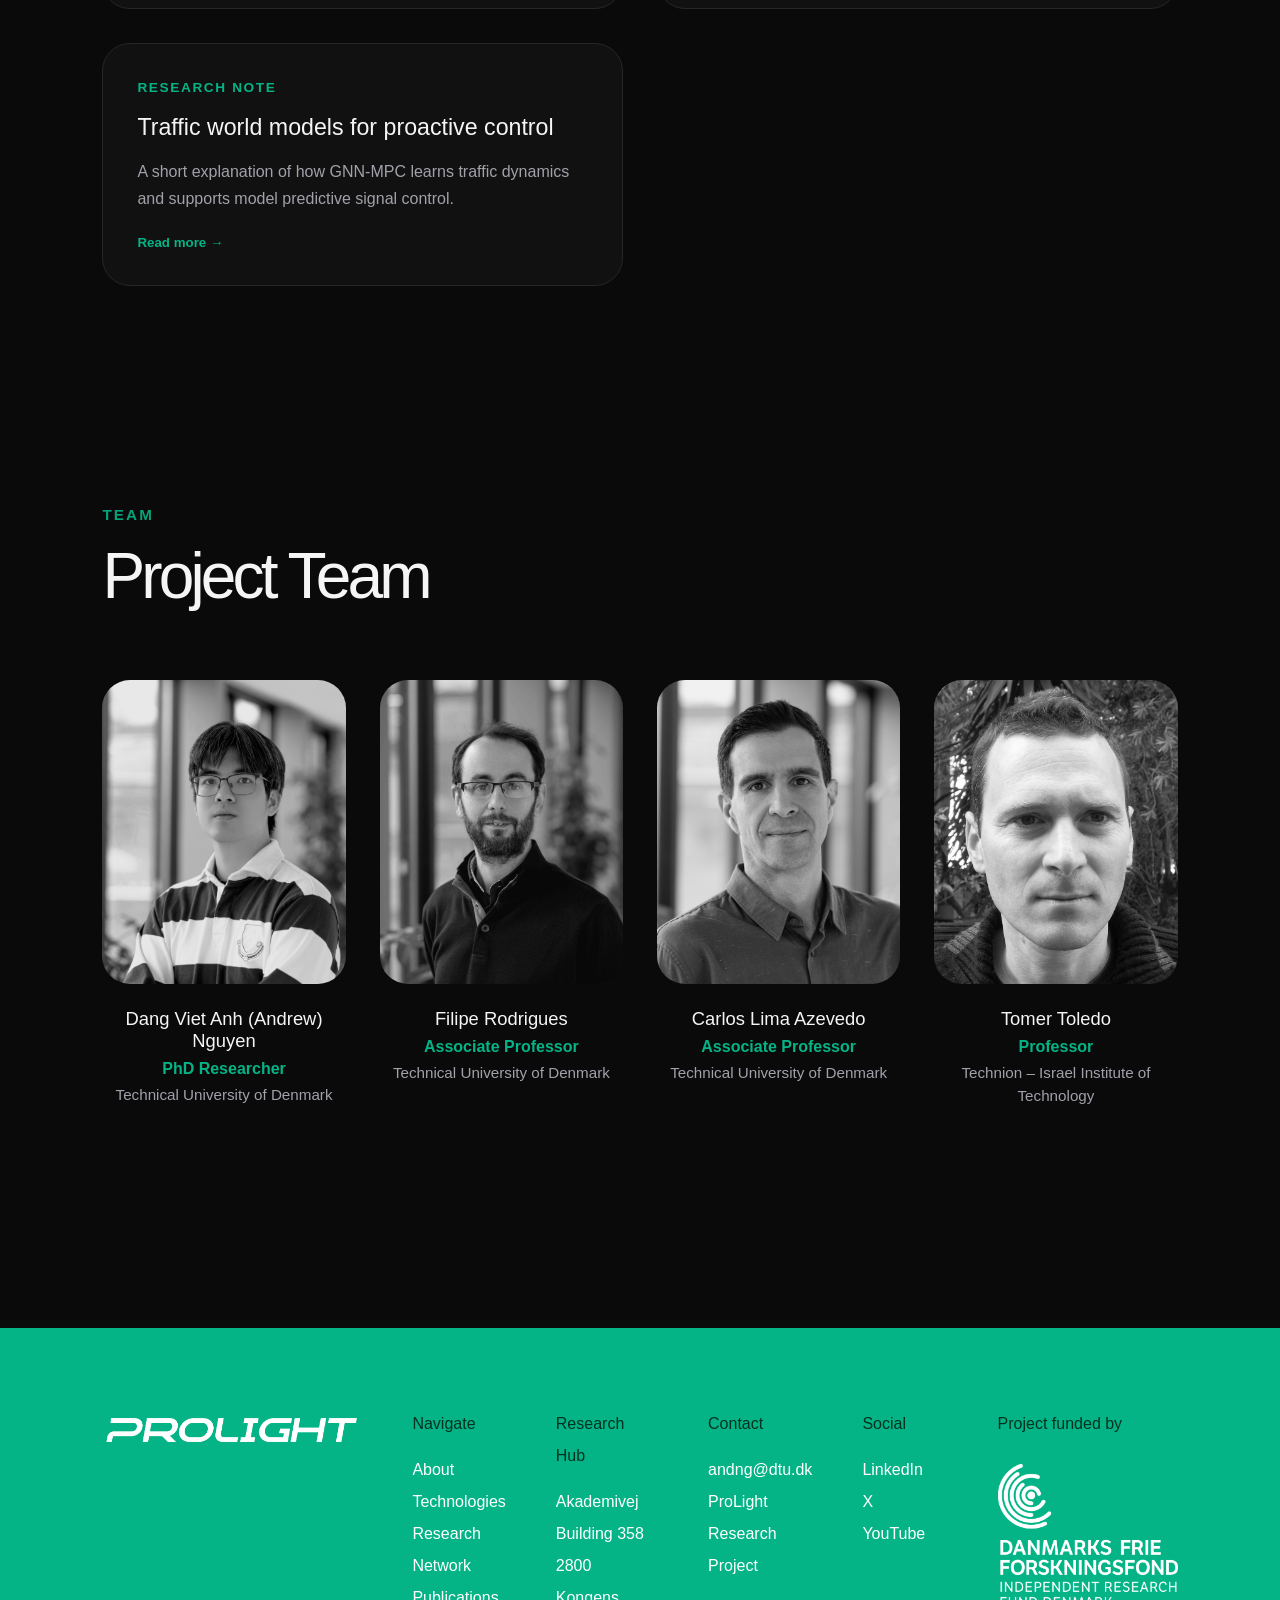
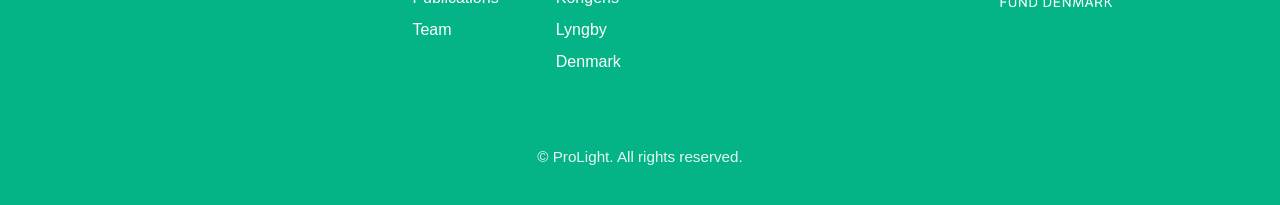
==== commit 681b0f83: "Update index.html" ====
--- a/index.html
+++ b/index.html
@@ -156,6 +156,7 @@
       <a href="#publications">Research</a>
       <a href="#news">News</a>
       <a href="#team">Team</a>
+      <a href="/dashboard.html">Experiments</a>
       <button id="theme-toggle"></button>
     </nav>
   </header>
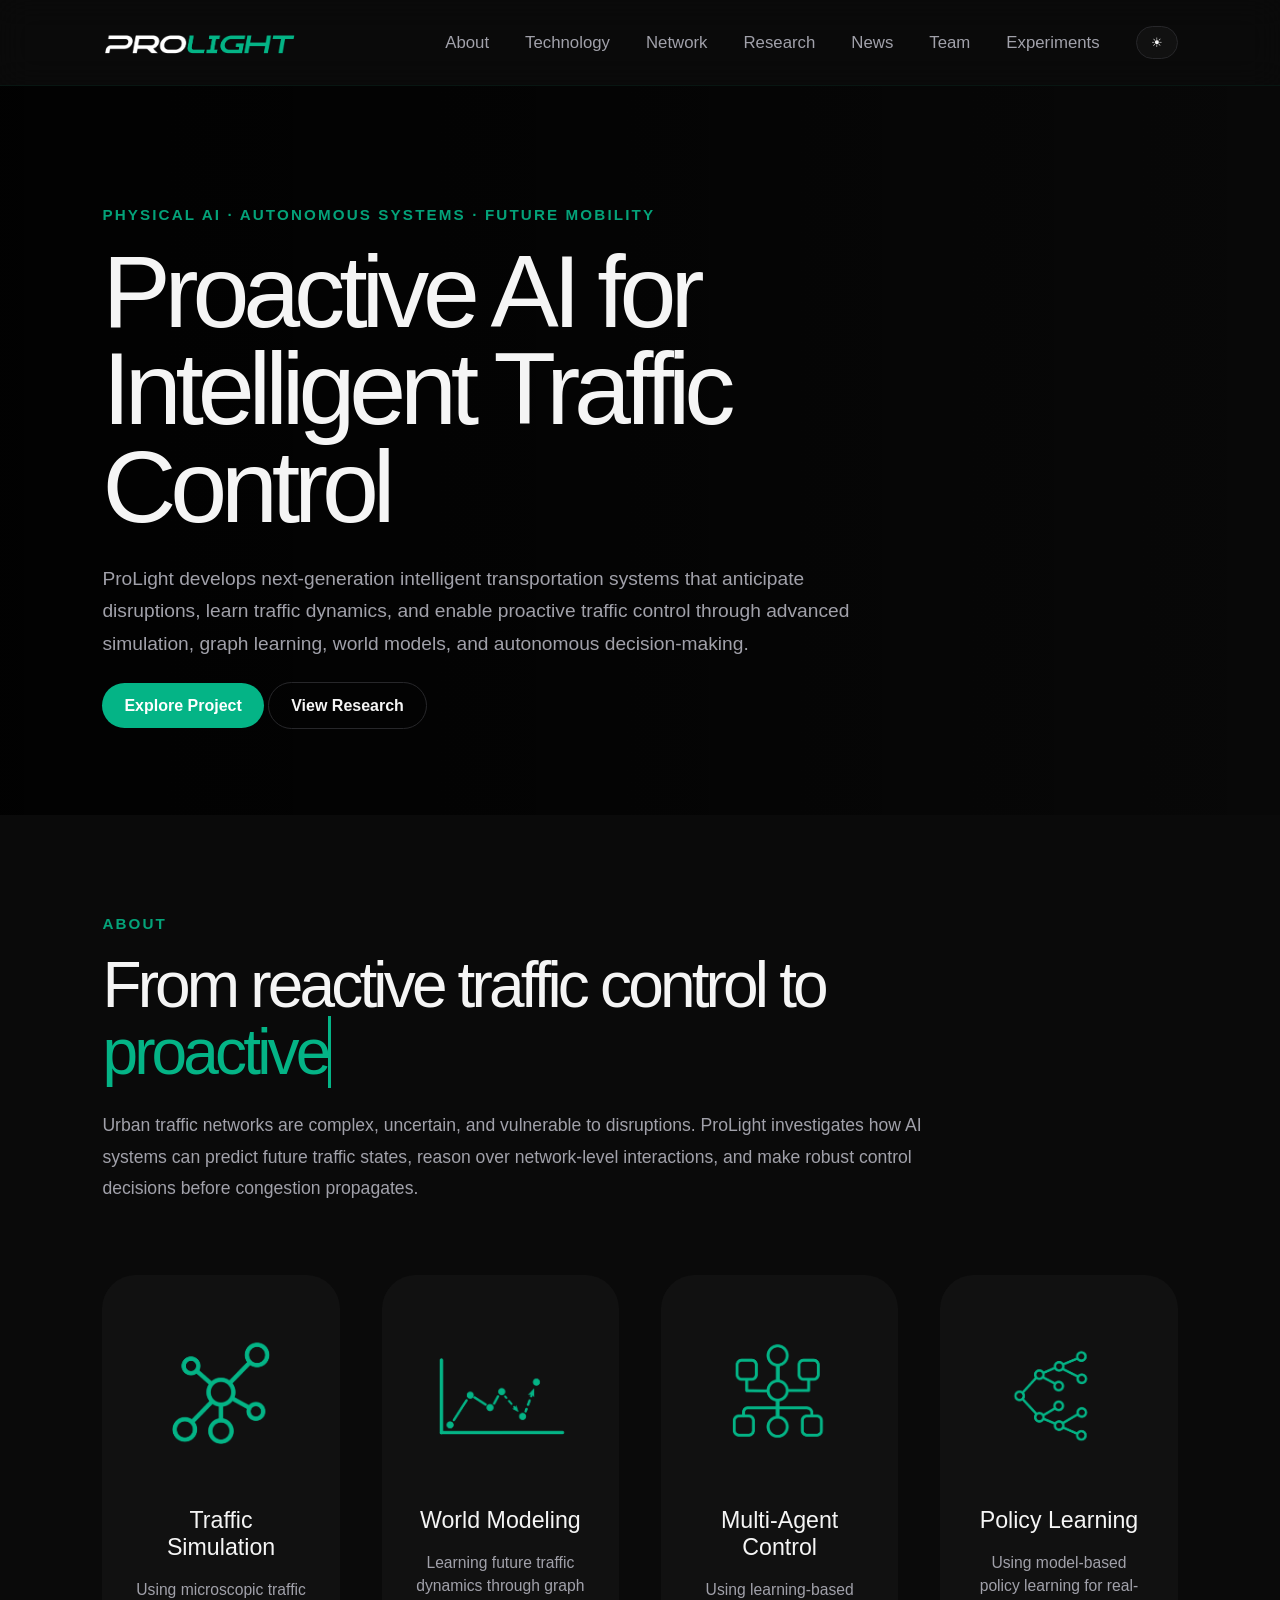
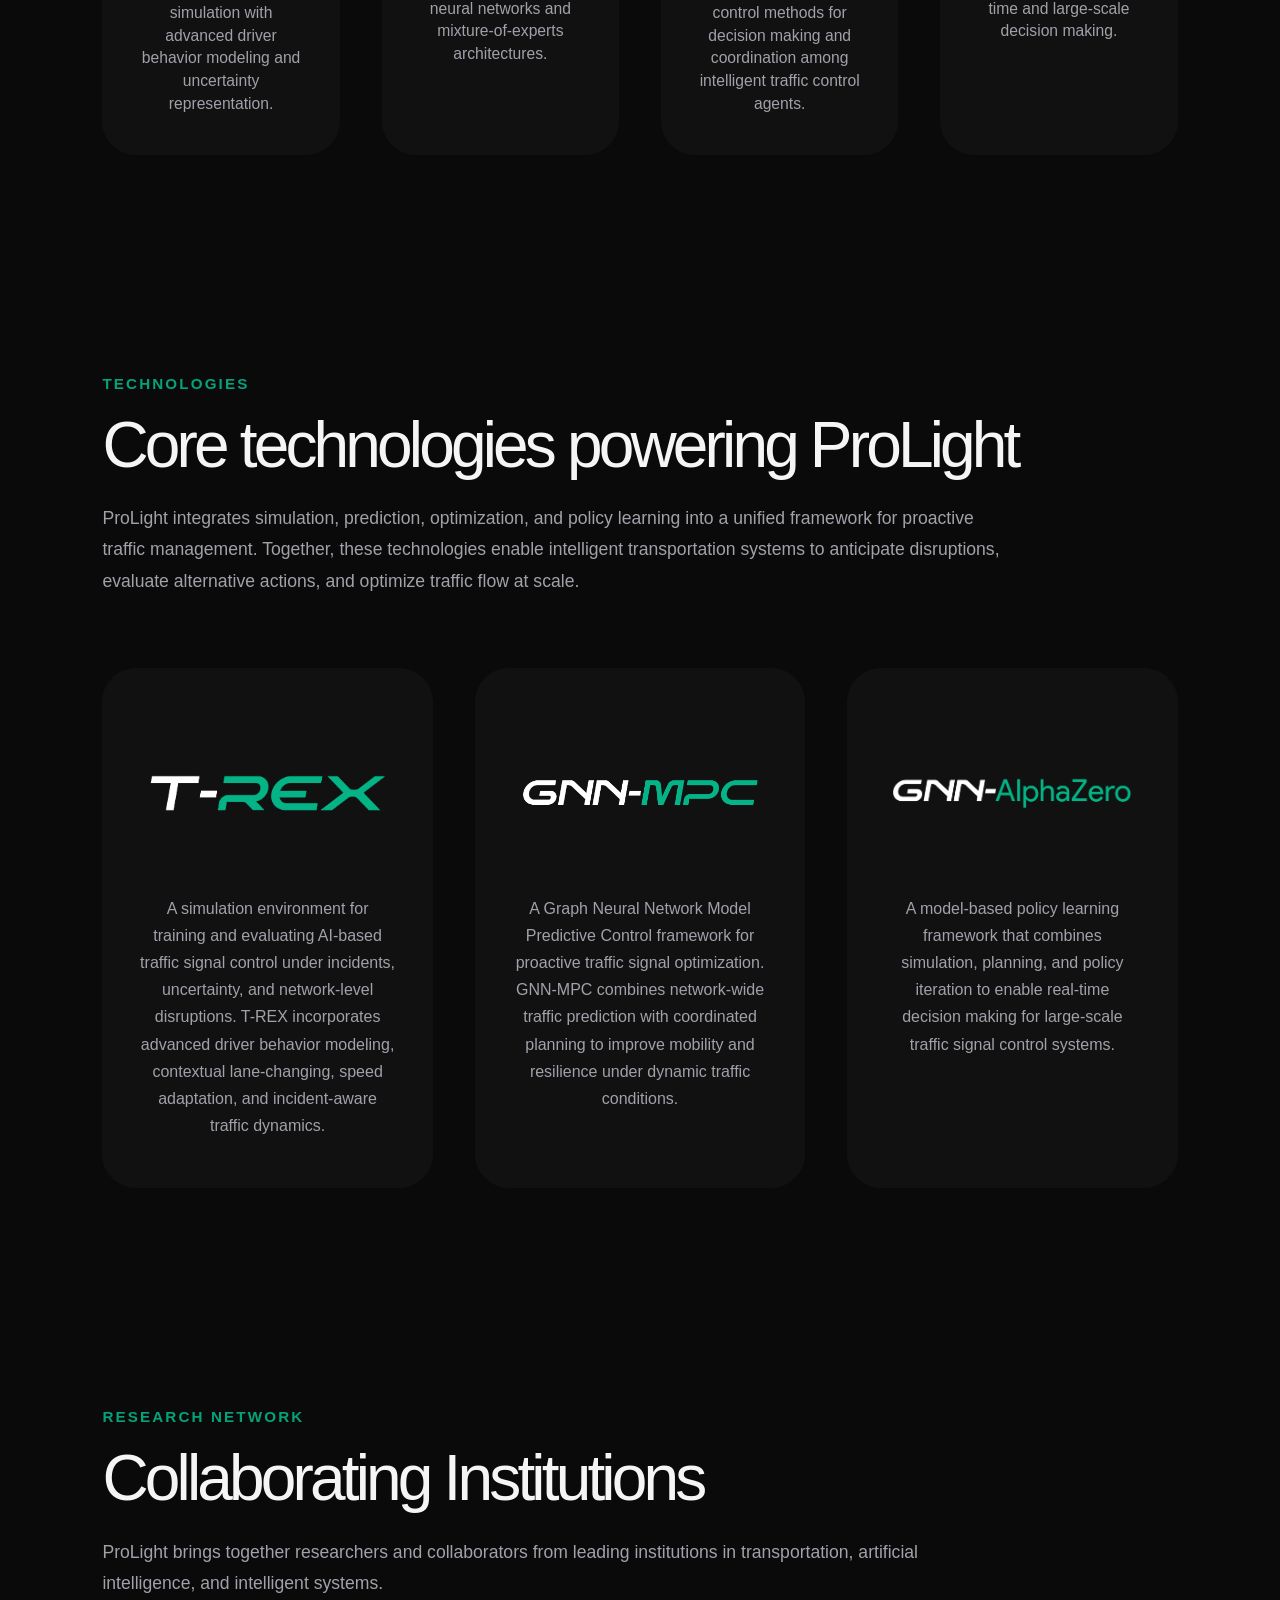
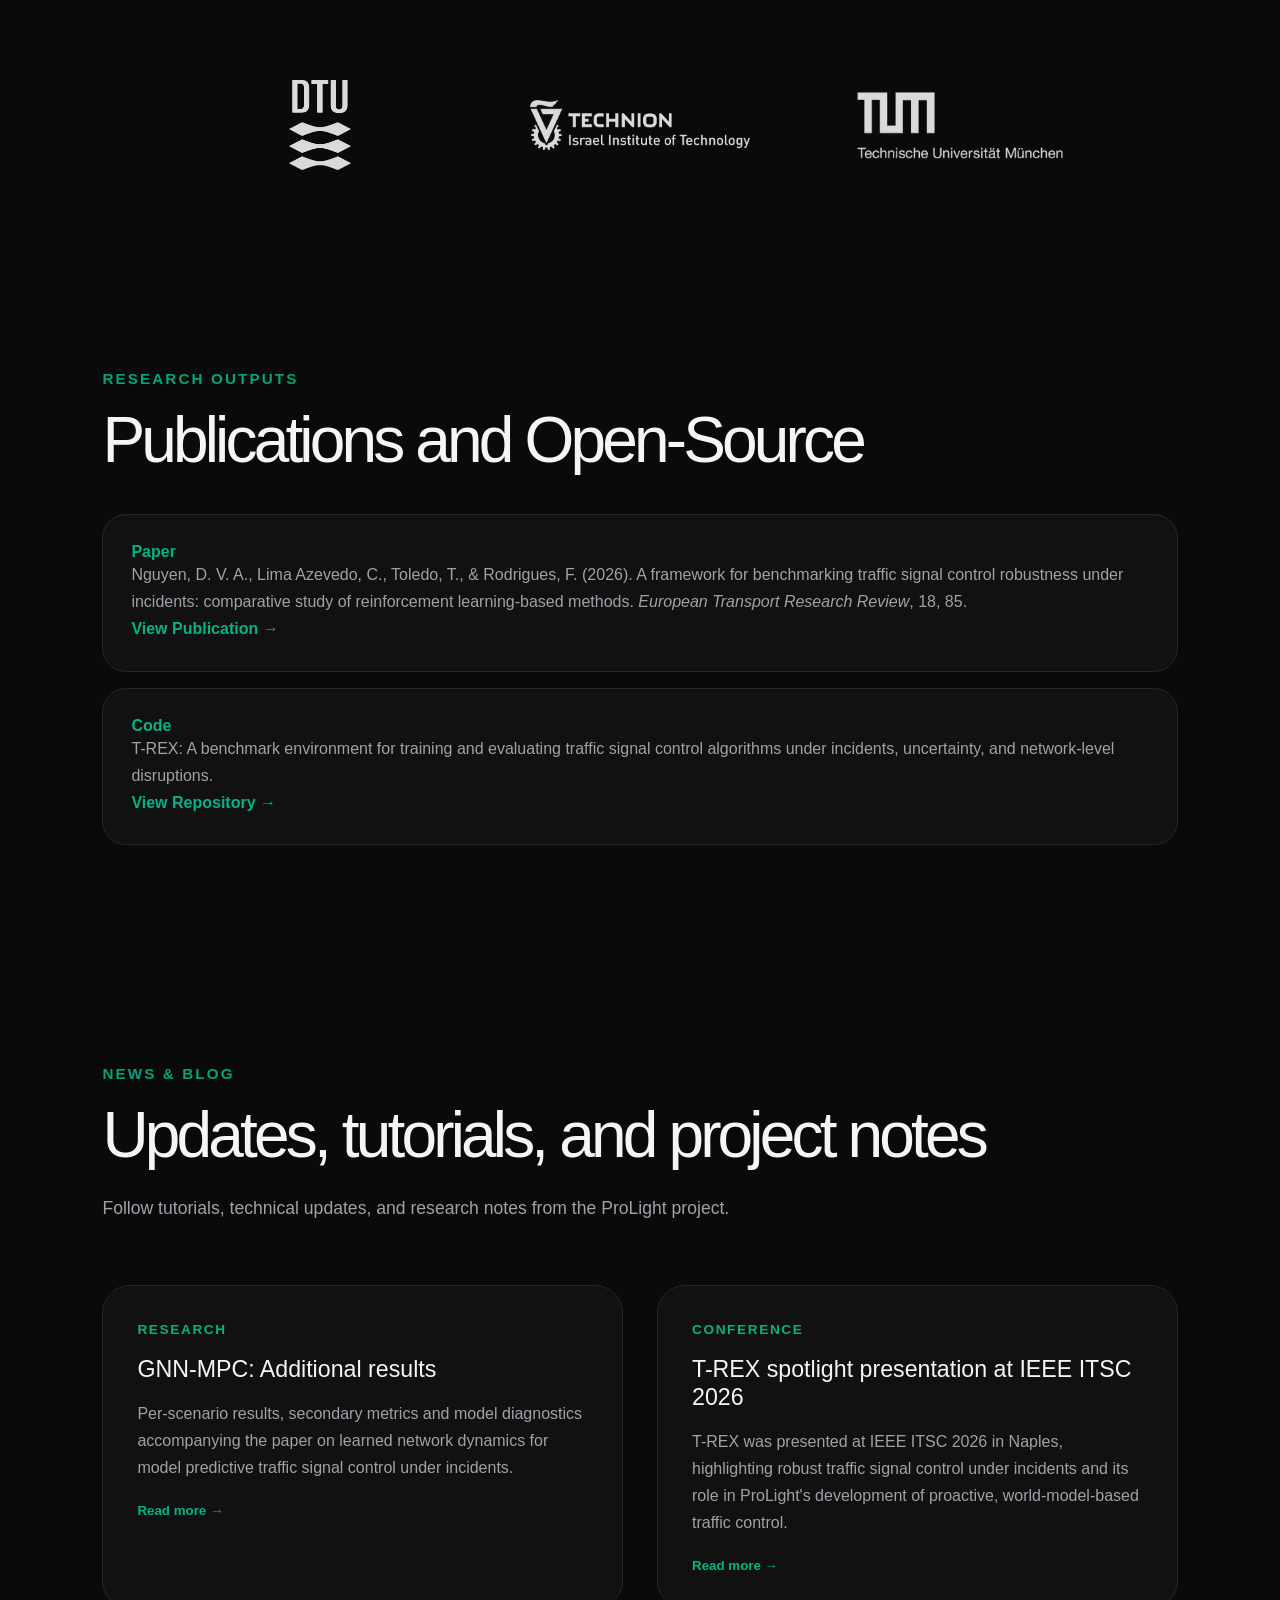
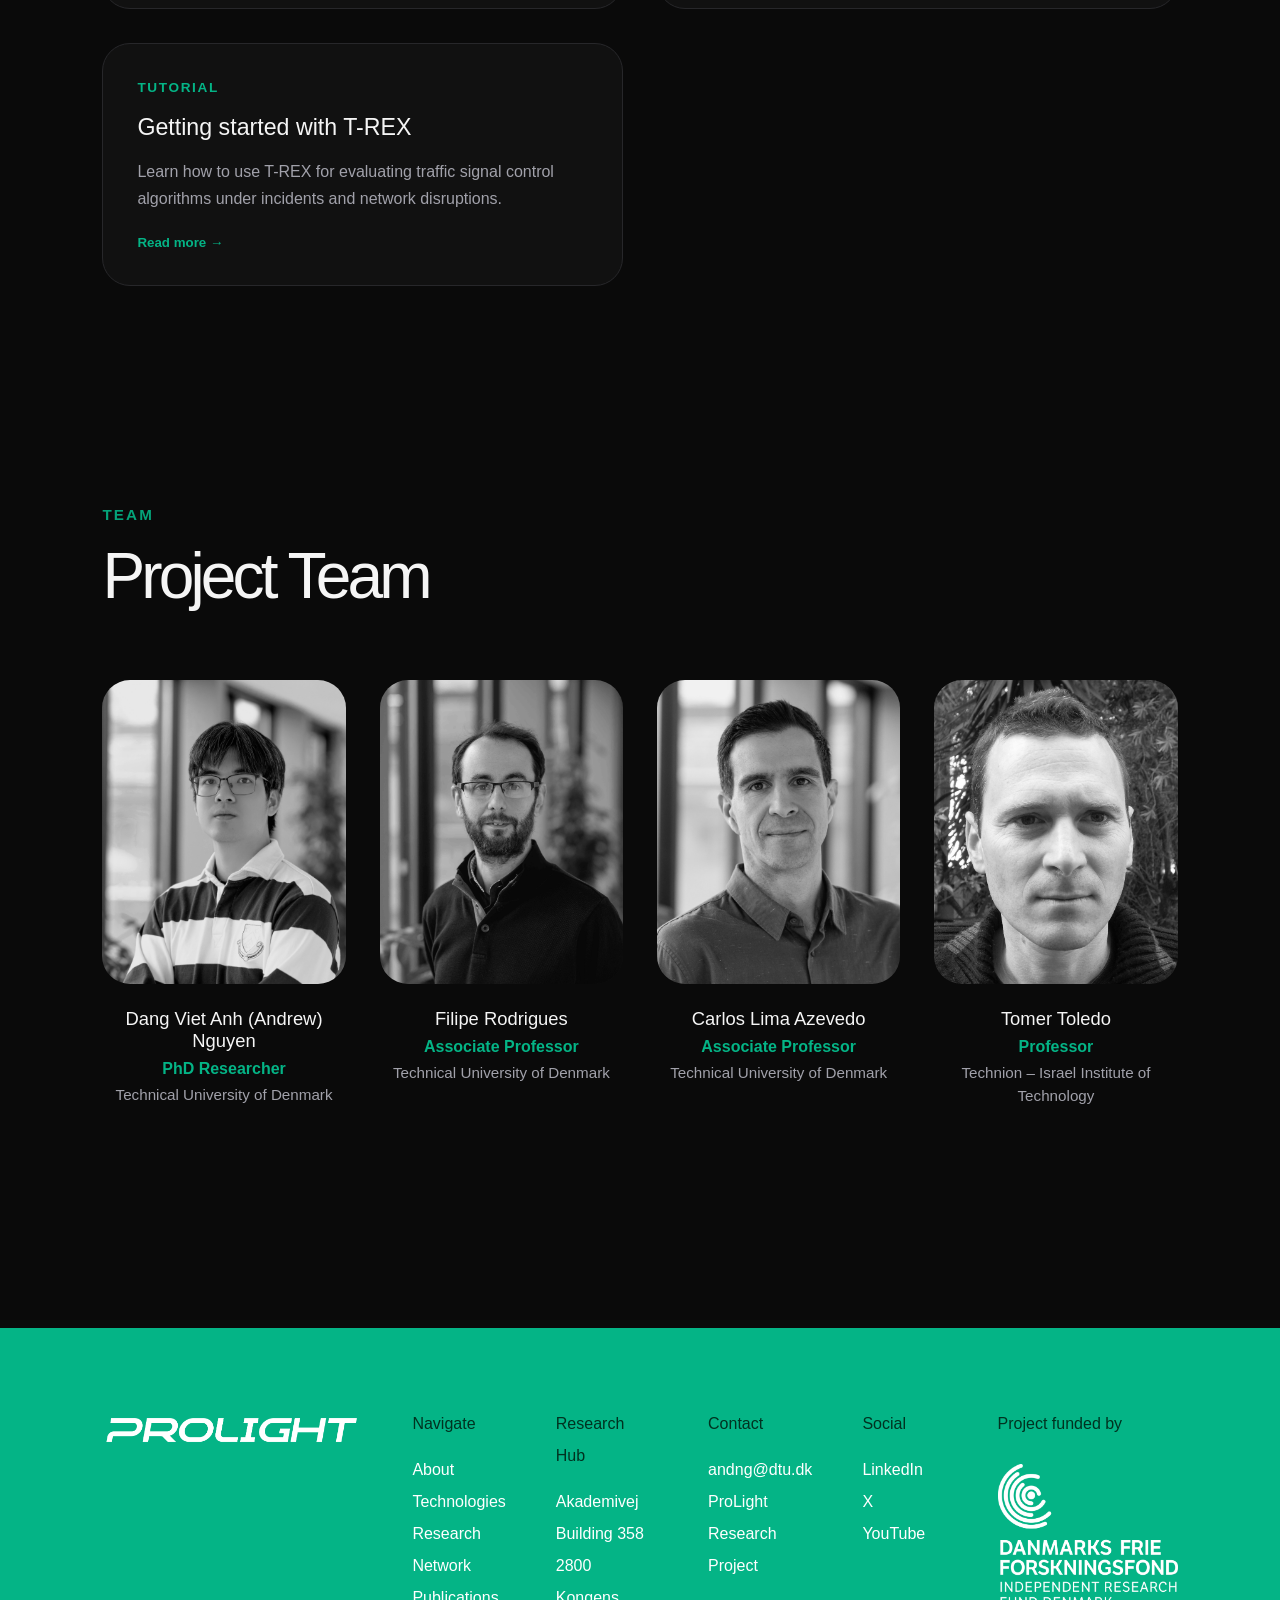
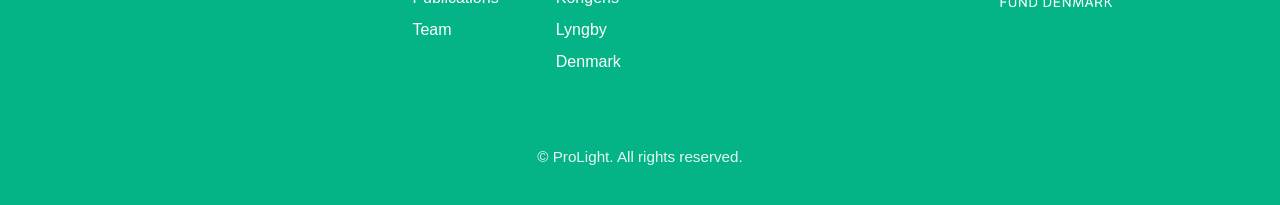
==== commit c192213d: "Add files via upload" ====
--- a/index.html
+++ b/index.html
@@ -323,11 +323,11 @@
 
                 <img src="assets/logo/GNN_MPC-light.png"
                      class="tech-logo-light"
-                     alt="T-REX">
+                     alt="GNN-MPC">
             
                 <img src="assets/logo/GNN_MPC-dark.png"
                      class="tech-logo-dark"
-                     alt="T-REX">
+                     alt="GNN-MPC">
             
             </div>
 
@@ -348,11 +348,11 @@
 
                 <img src="assets/logo/GNN_AlphaZero-light.png"
                      class="tech-logo-light"
-                     alt="T-REX">
+                     alt="GNN-AlphaZero">
             
                 <img src="assets/logo/GNN_AlphaZero-dark.png"
                      class="tech-logo-dark"
-                     alt="T-REX">
+                     alt="GNN-AlphaZero">
             
             </div>
 
@@ -487,6 +487,17 @@
 
   <div class="news-grid">
 
+    <a href="news/gnn-mpc/" class="news-card">
+      <span>Research</span>
+      <h3>GNN-MPC: Additional results</h3>
+      <p>
+        Per-scenario results, secondary metrics and model diagnostics accompanying
+        the paper on learned network dynamics for model predictive traffic signal
+        control under incidents.
+      </p>
+      <small>Read more →</small>
+    </a>
+
     <a href="news/itsc2026-trex/itsc2026-trex-news.html" class="news-card">
       <span>Conference</span>
       <h3>T-REX spotlight presentation at IEEE ITSC 2026</h3>
@@ -508,15 +519,6 @@
       <small>Read more →</small>
     </a>
 
-    <a href="news/gnn-mpc/" class="news-card">
-      <span>Research Note</span>
-      <h3>Traffic world models for proactive control</h3>
-      <p>
-        A short explanation of how GNN-MPC learns traffic dynamics and supports
-        model predictive signal control.
-      </p>
-      <small>Read more →</small>
-    </a>
 
   </div>
 </section>
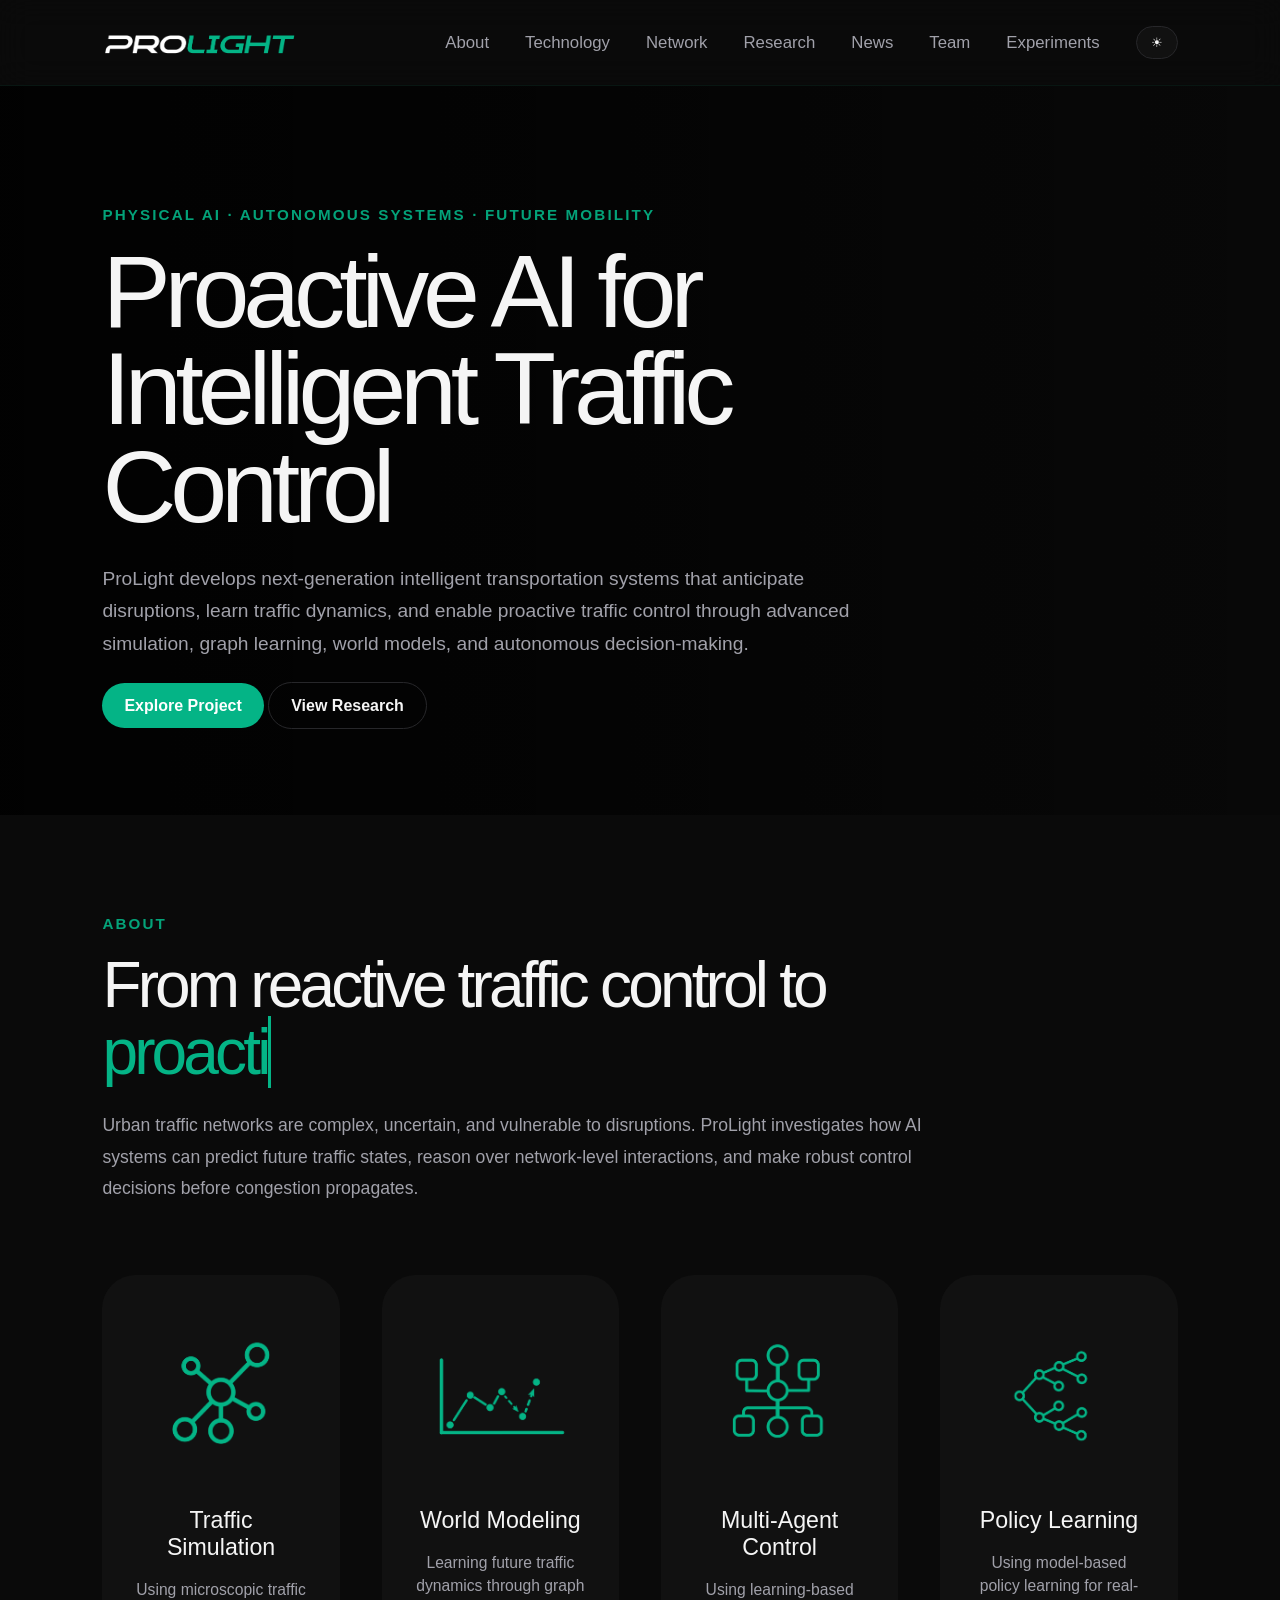
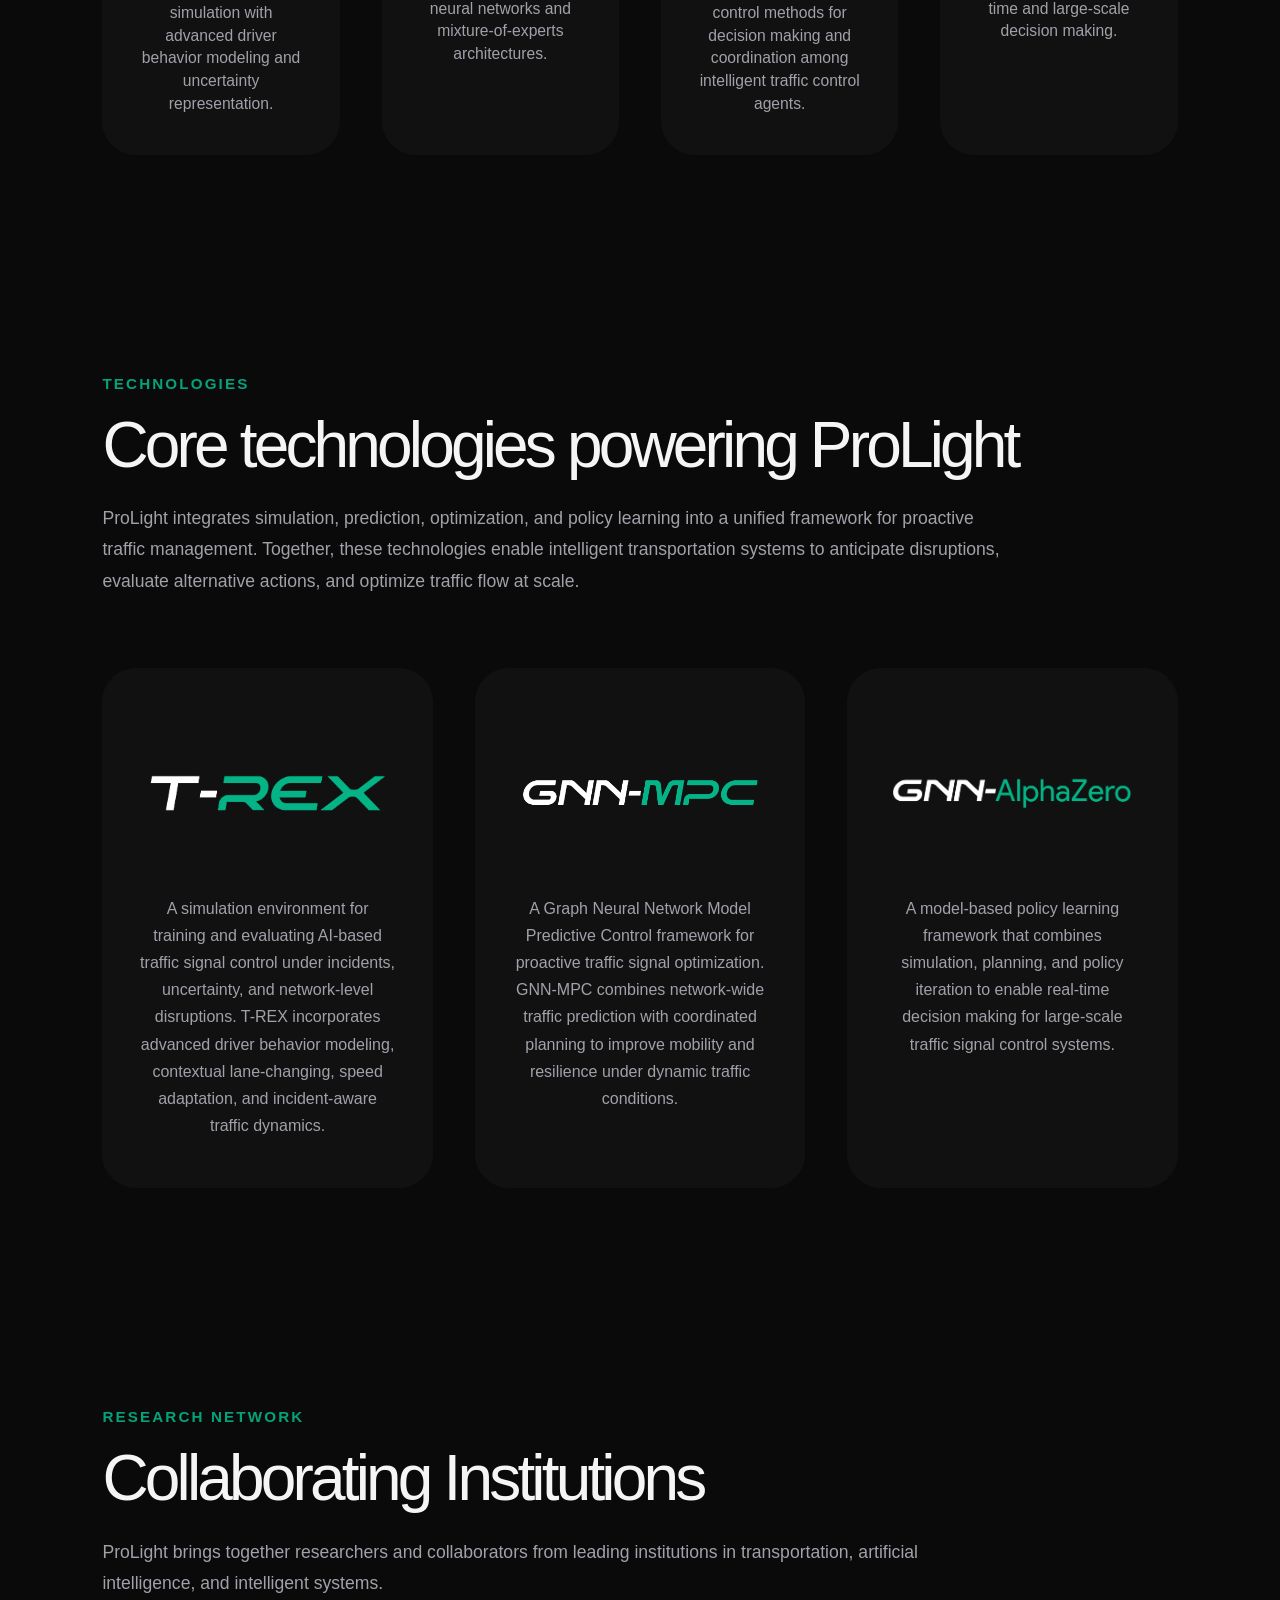
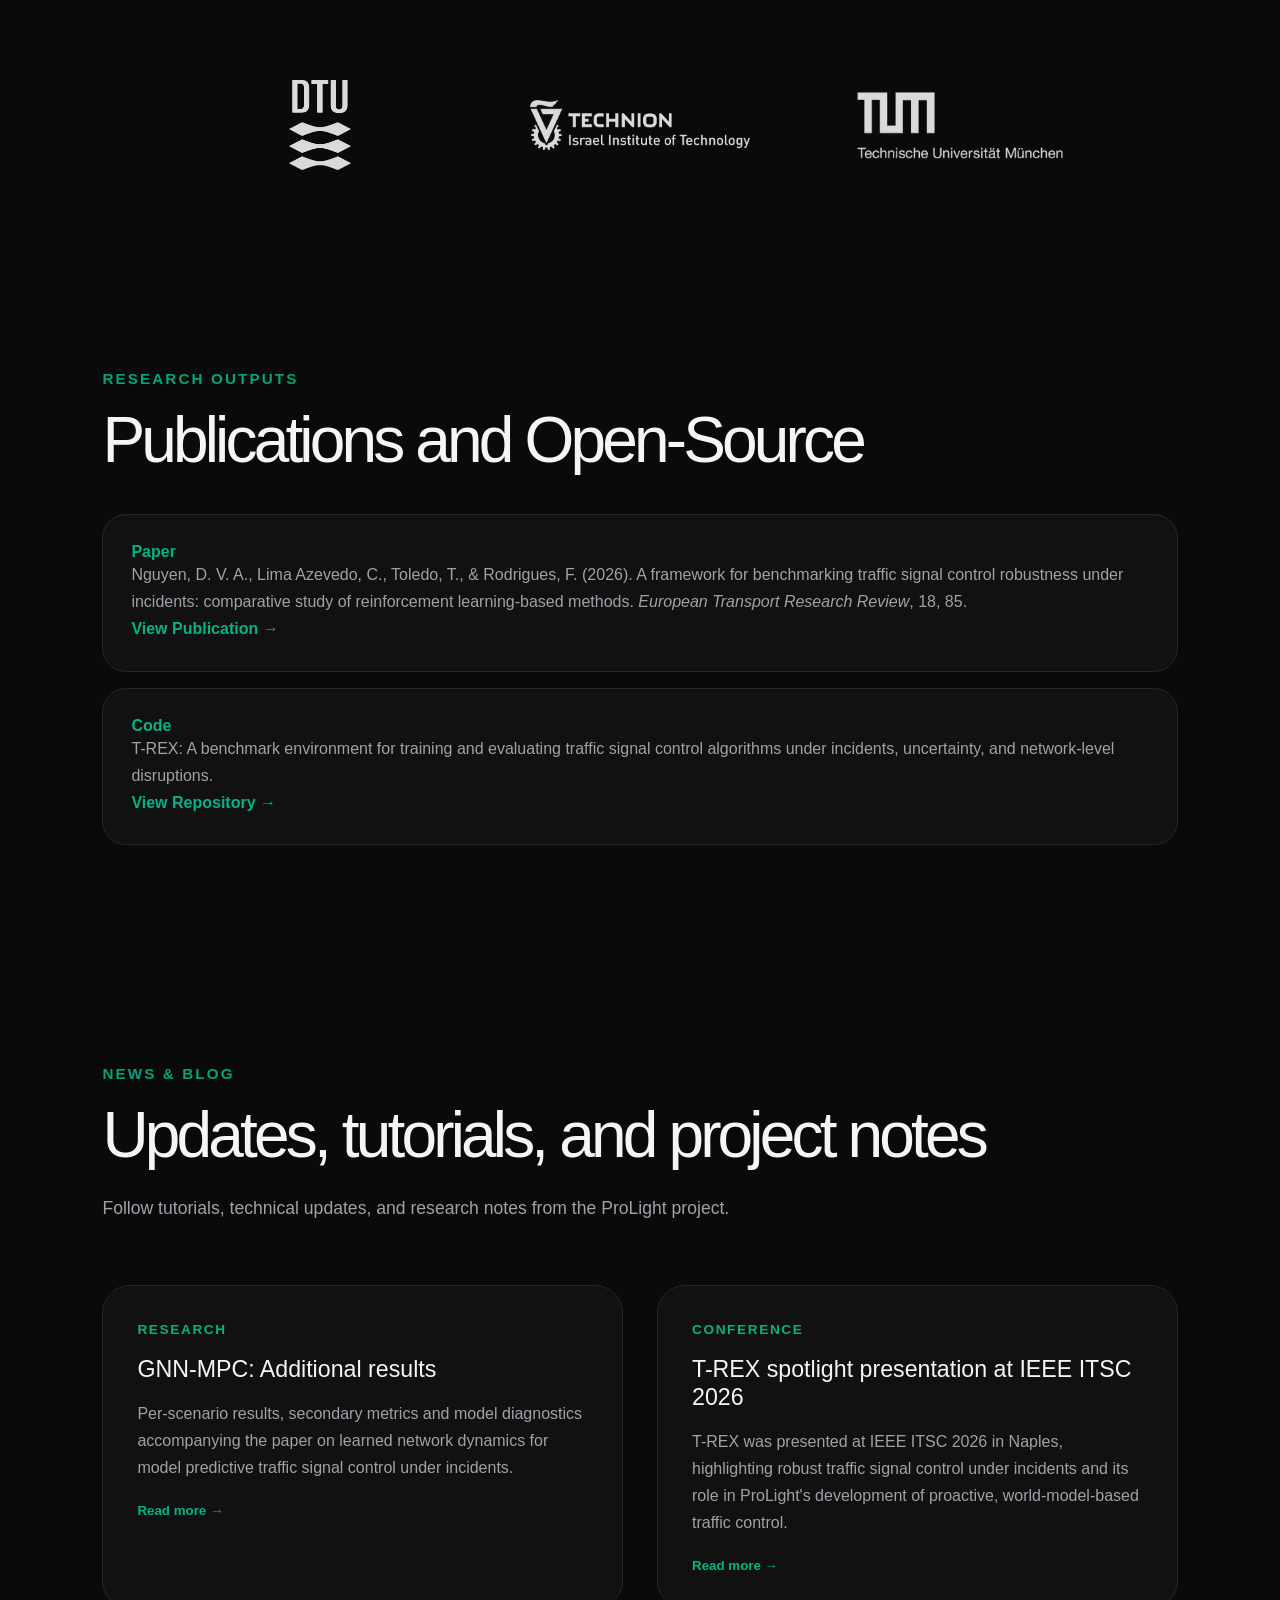
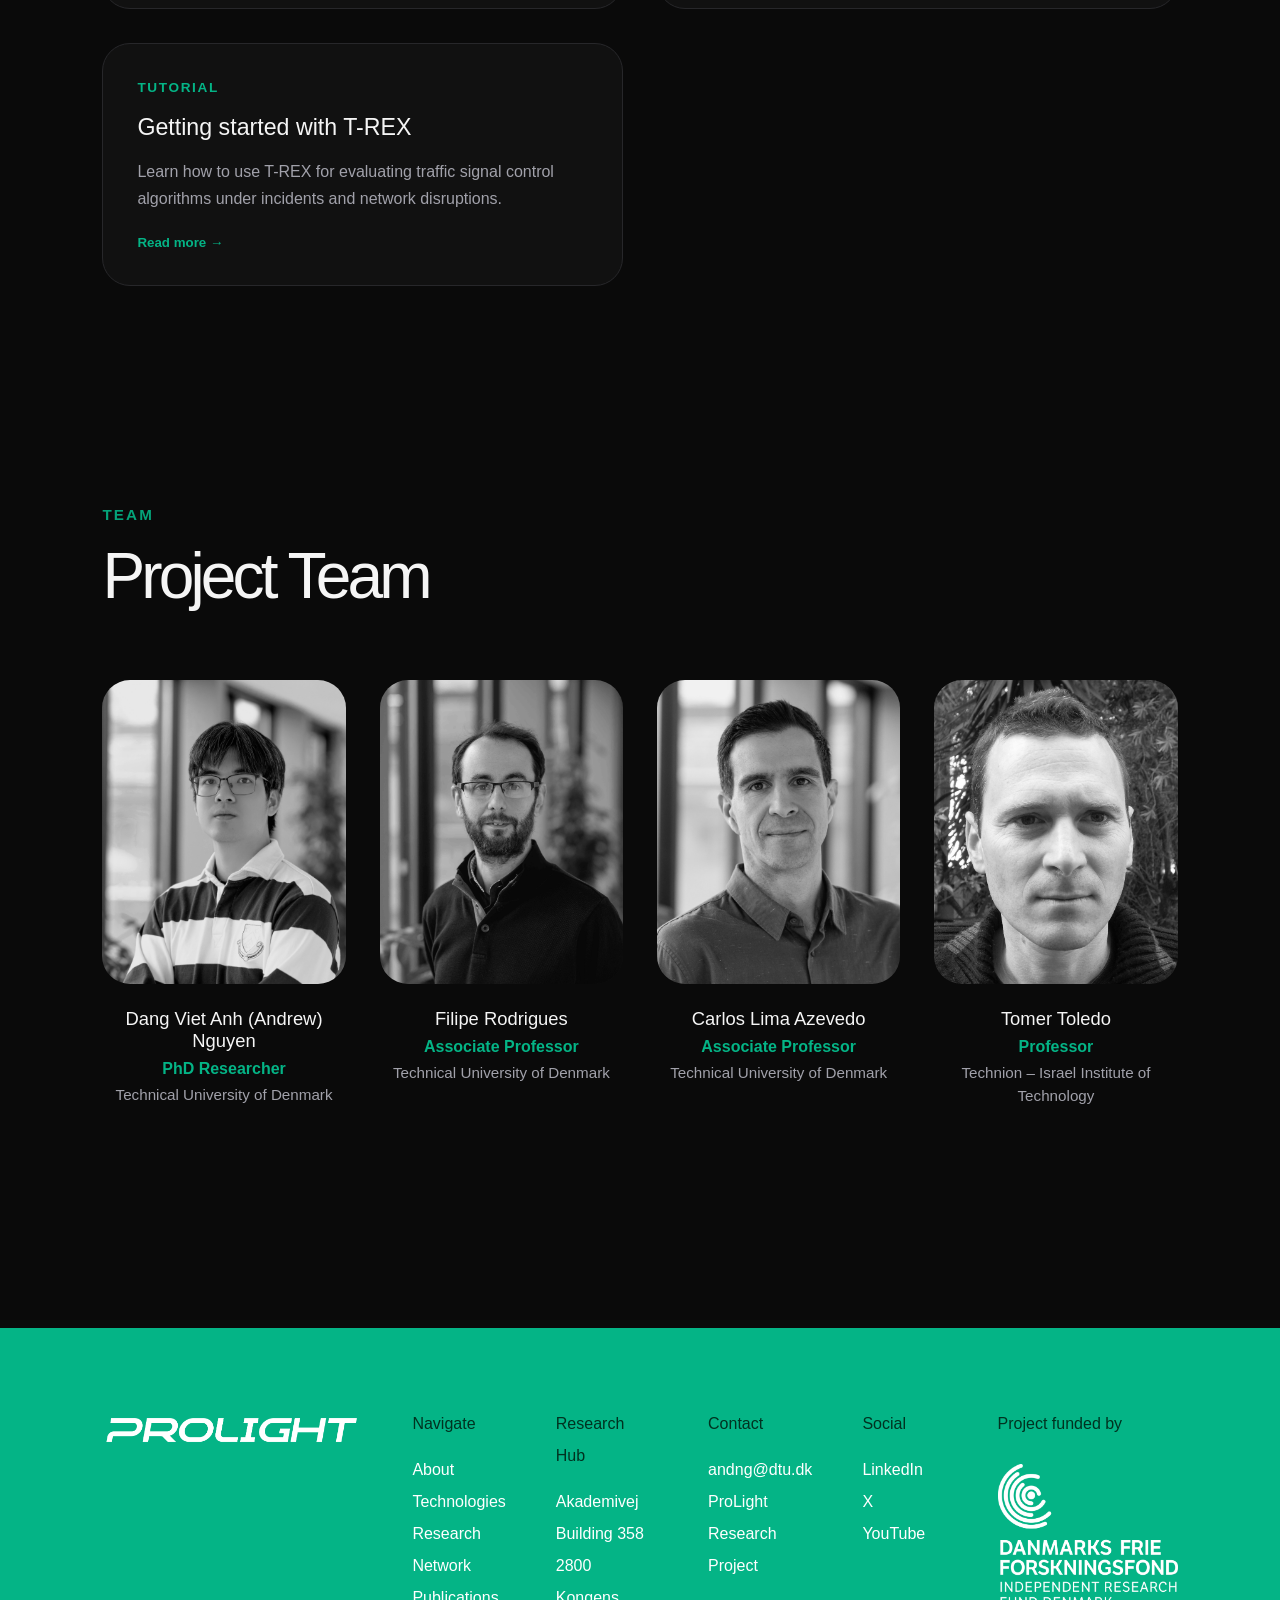
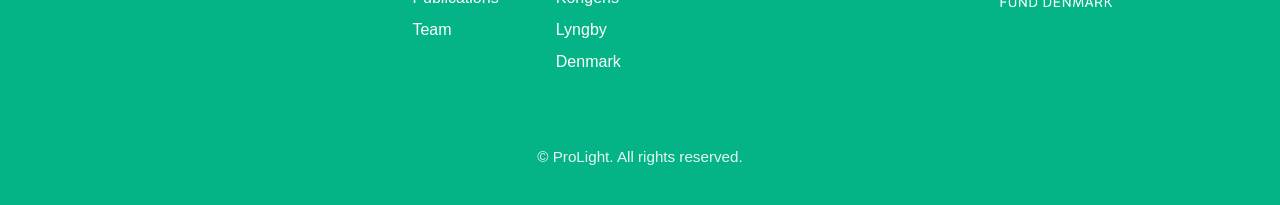
==== commit 9d6c754c: "Update index.html" ====
--- a/index.html
+++ b/index.html
@@ -487,7 +487,7 @@
 
   <div class="news-grid">
 
-    <a href="news/gnn-mpc/" class="news-card">
+    <a href="news/gnn_mpc/" class="news-card">
       <span>Research</span>
       <h3>GNN-MPC: Additional results</h3>
       <p>
